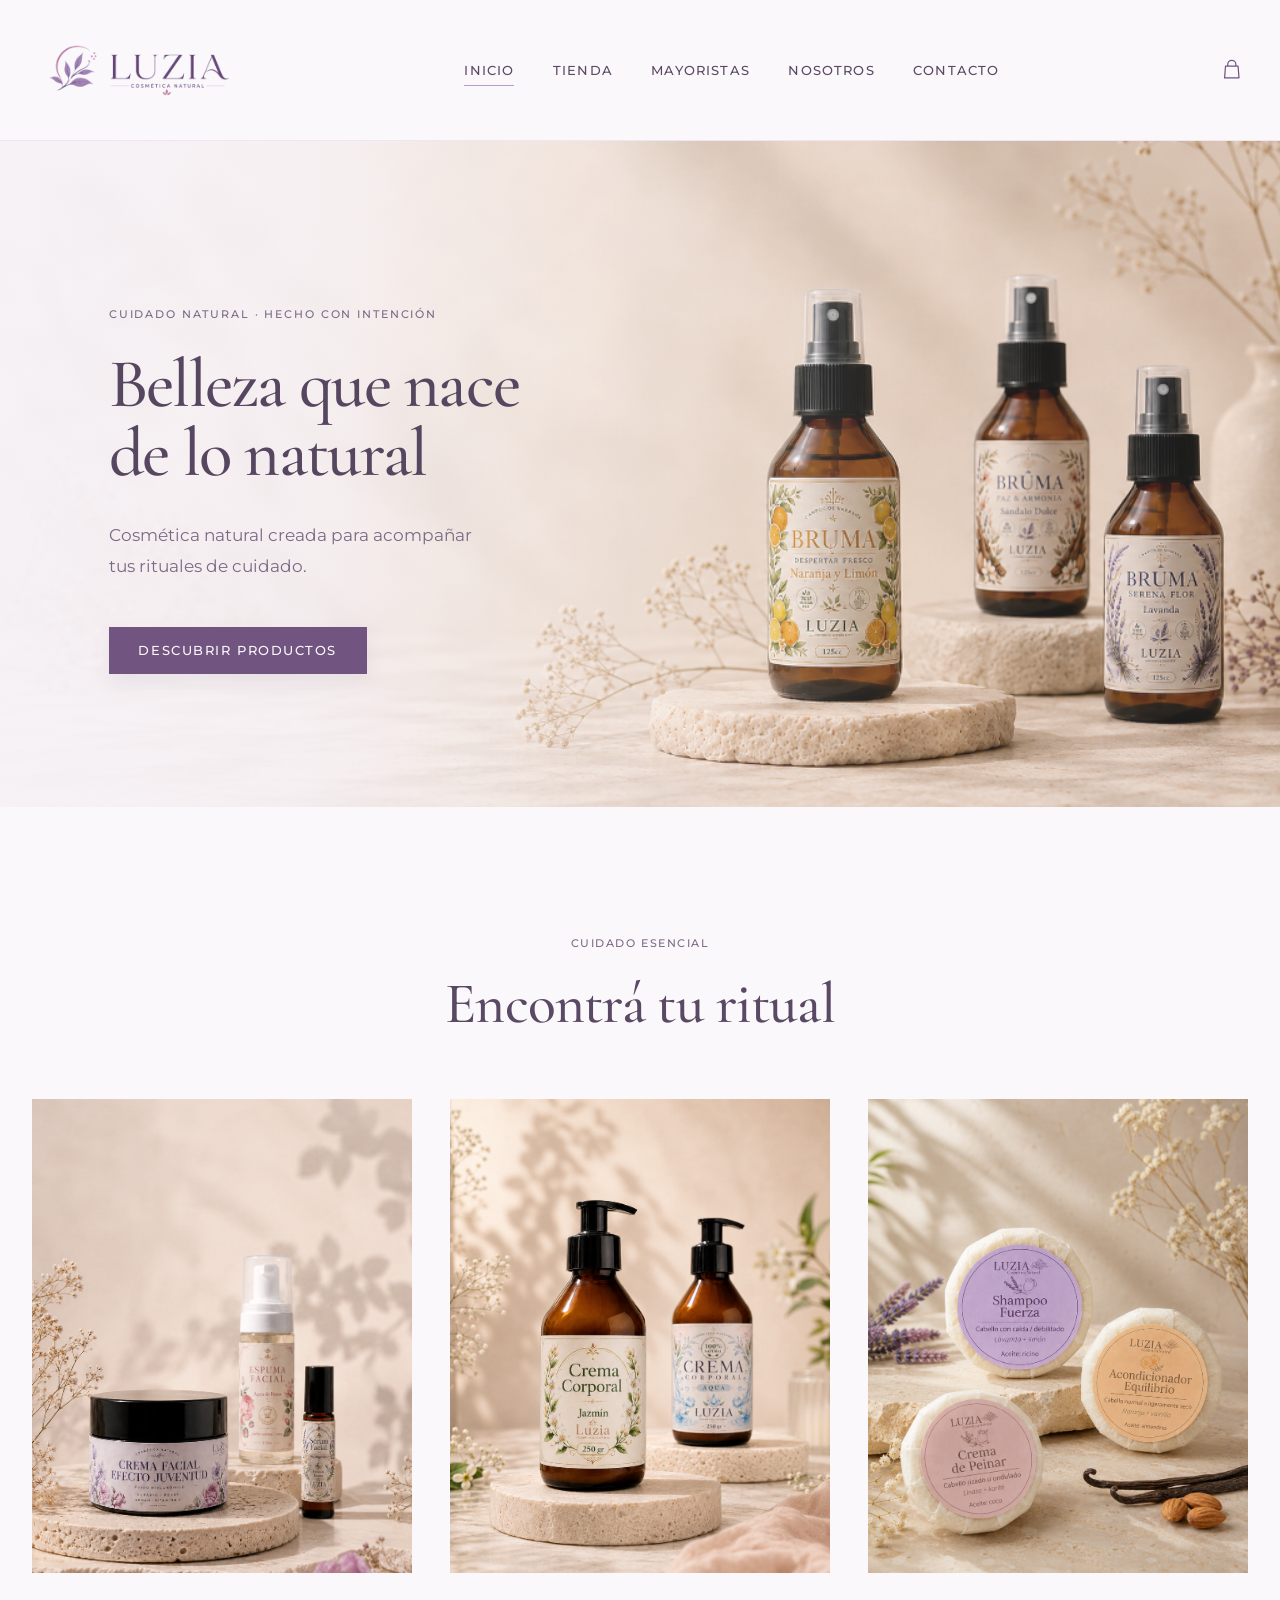
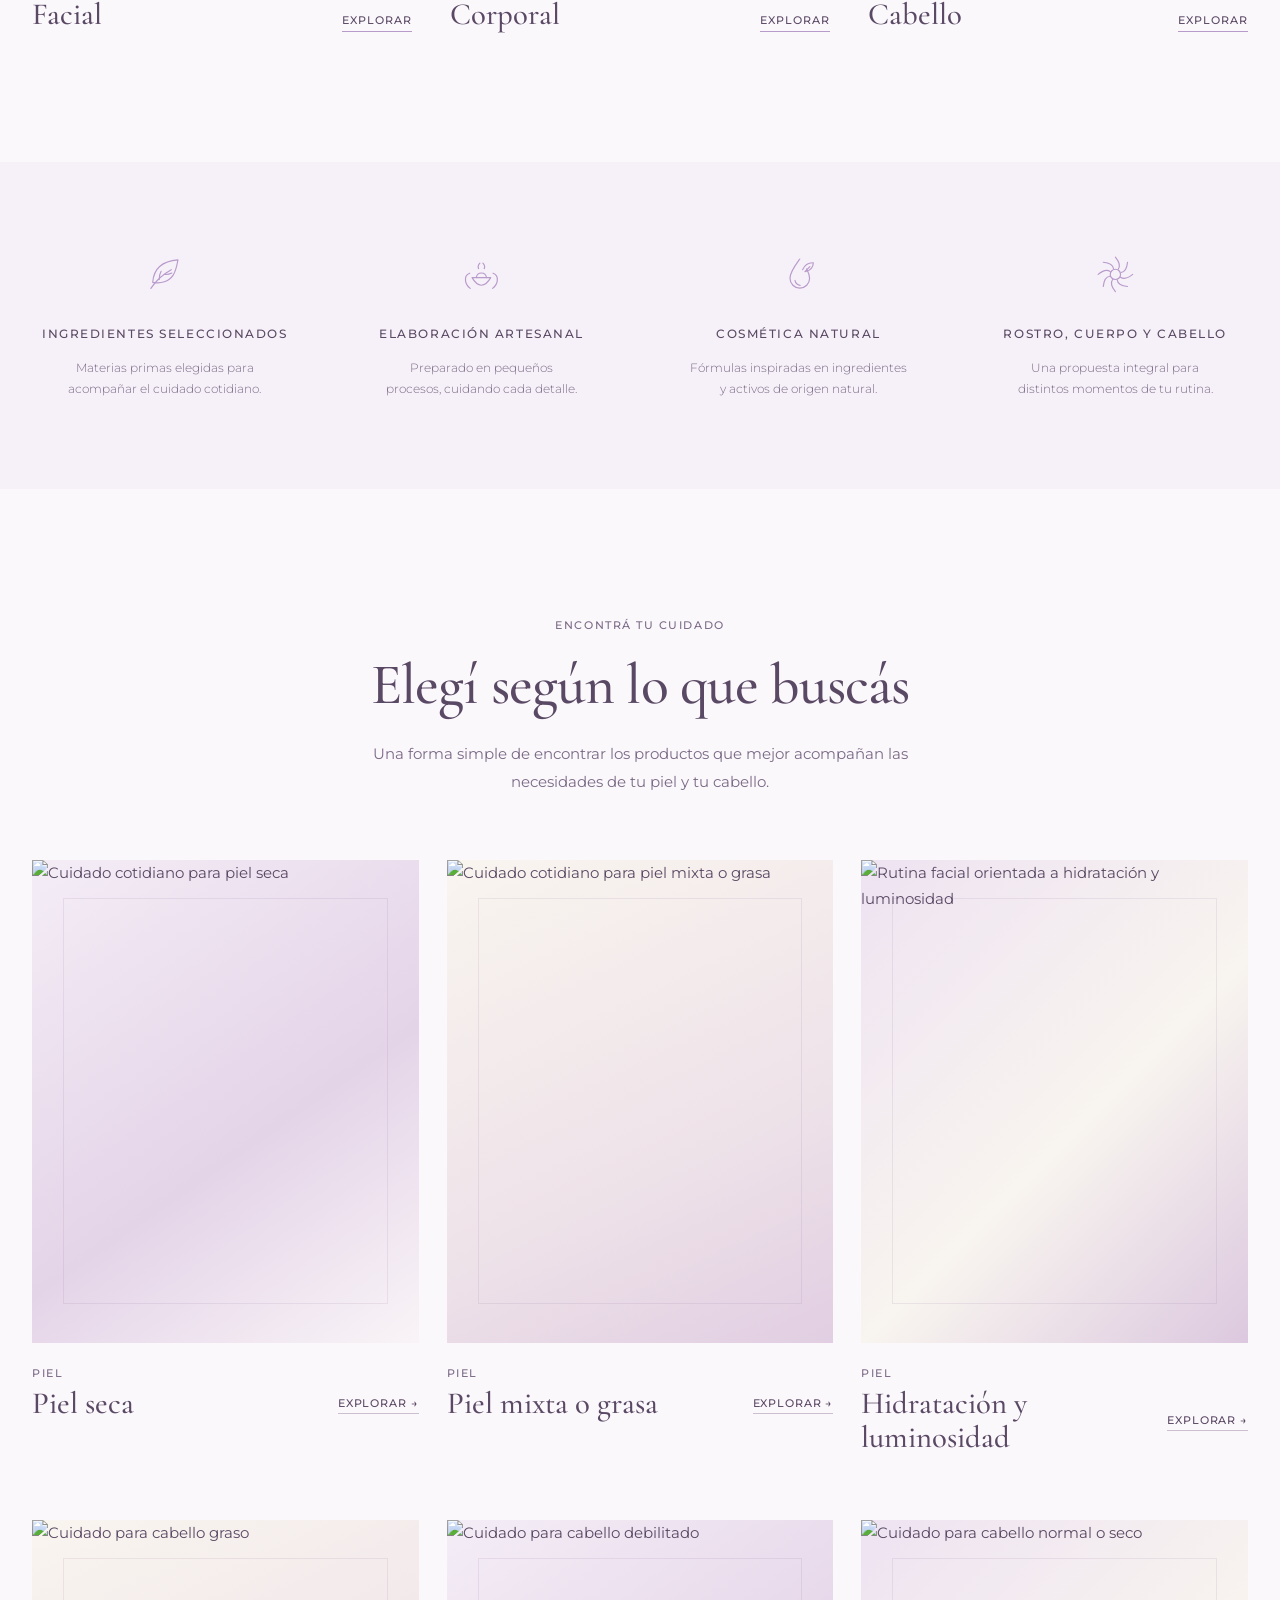
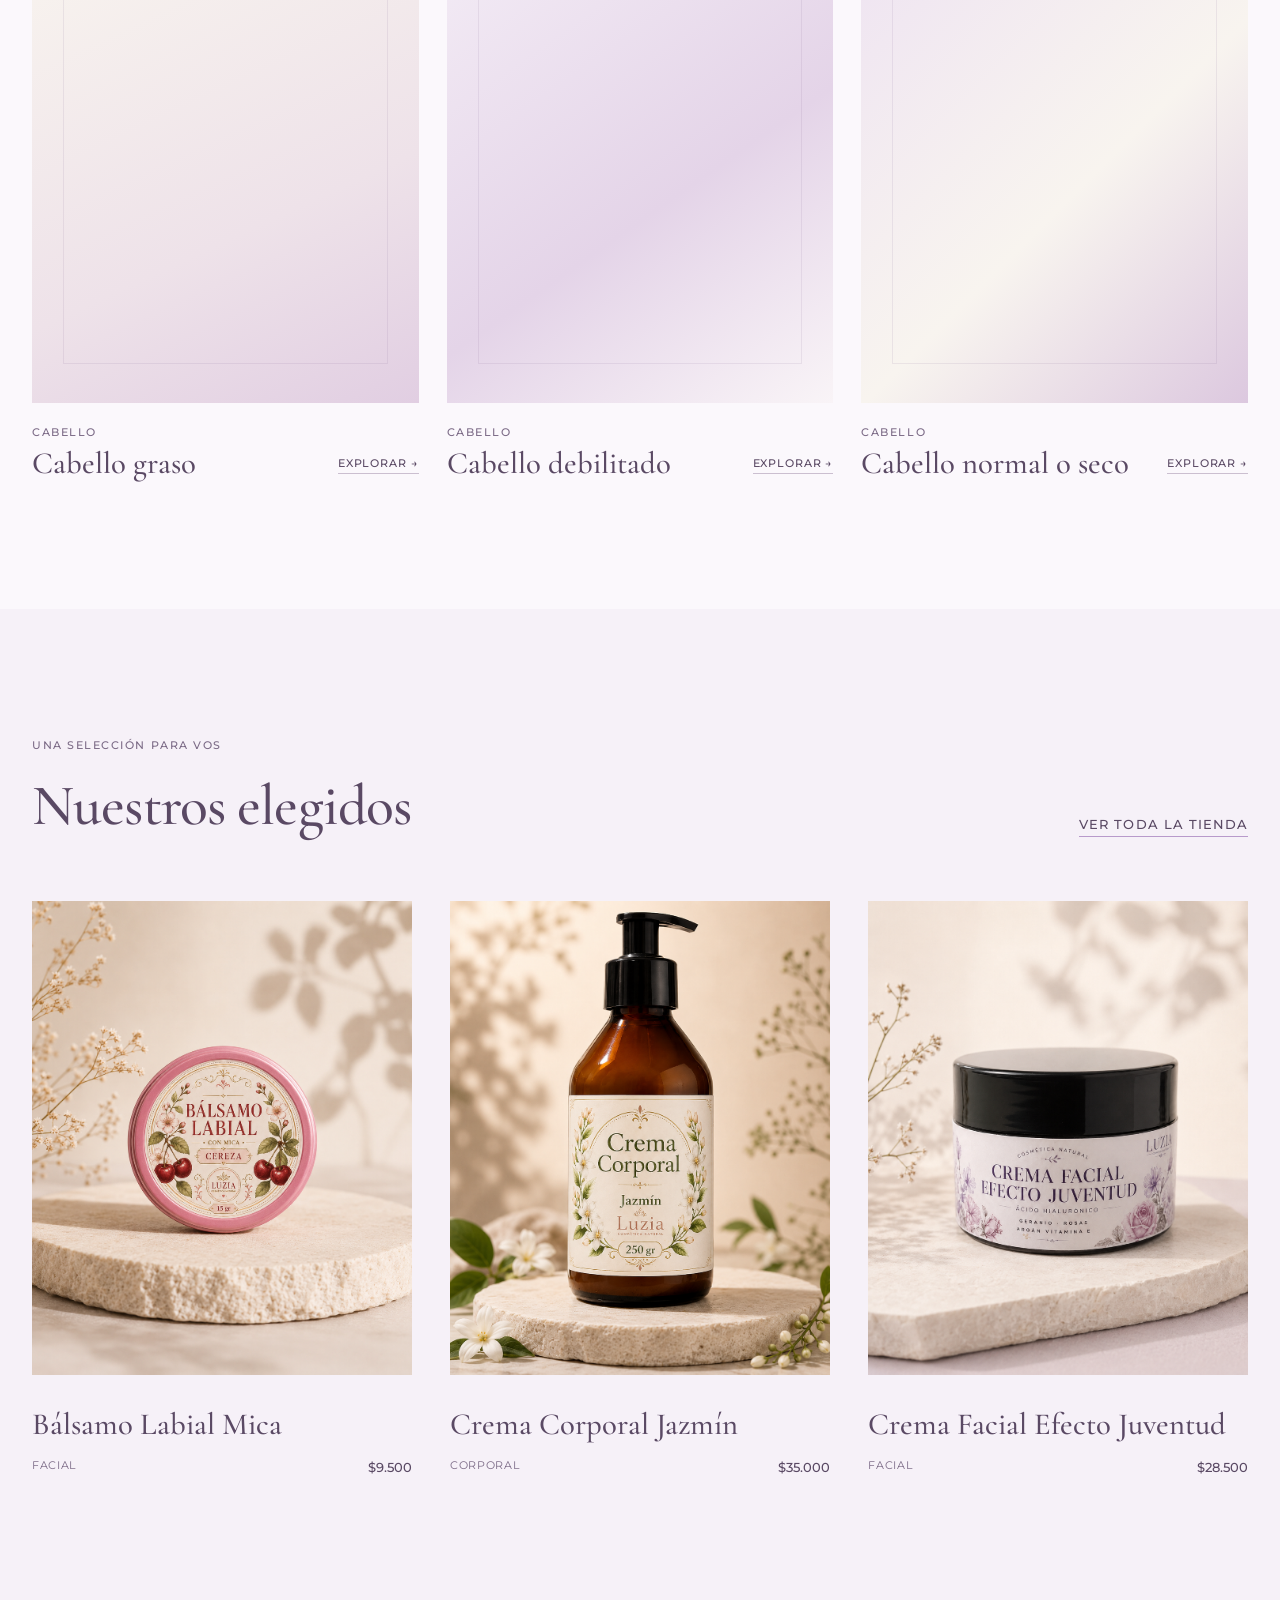
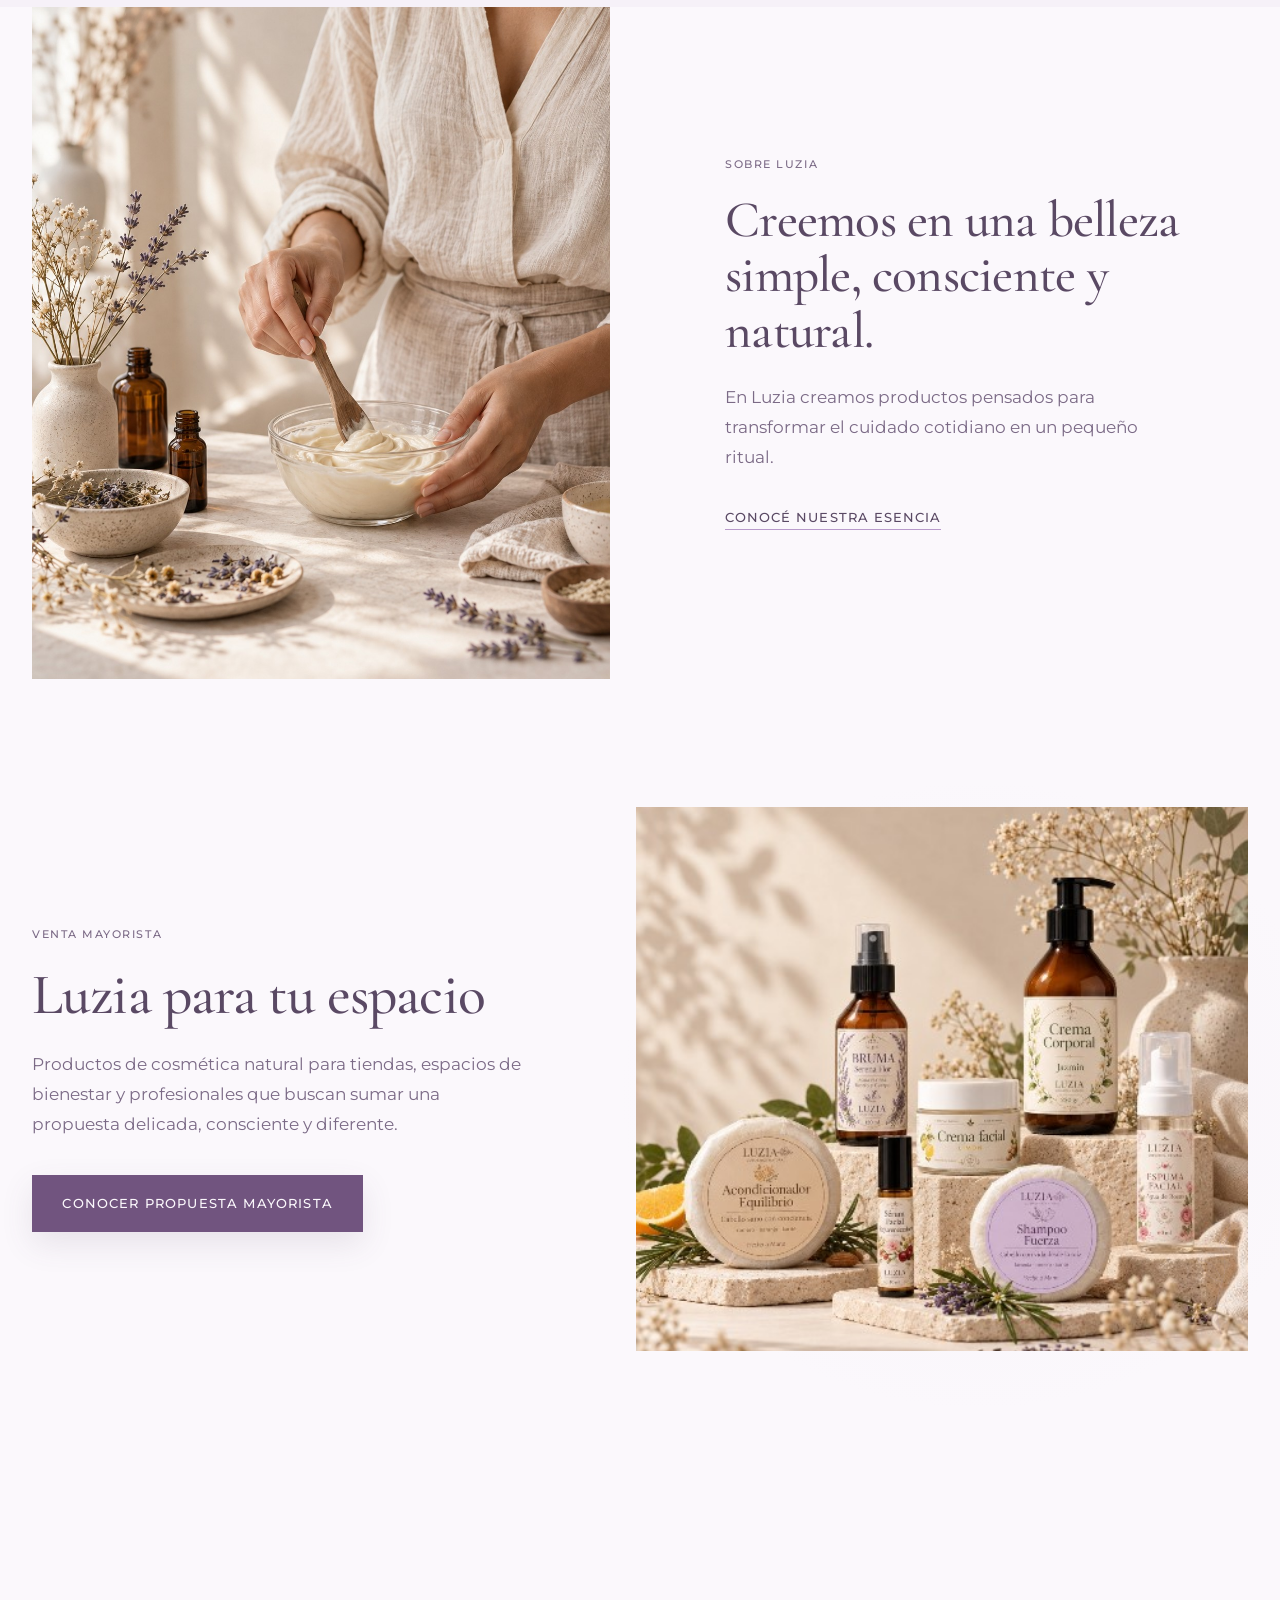
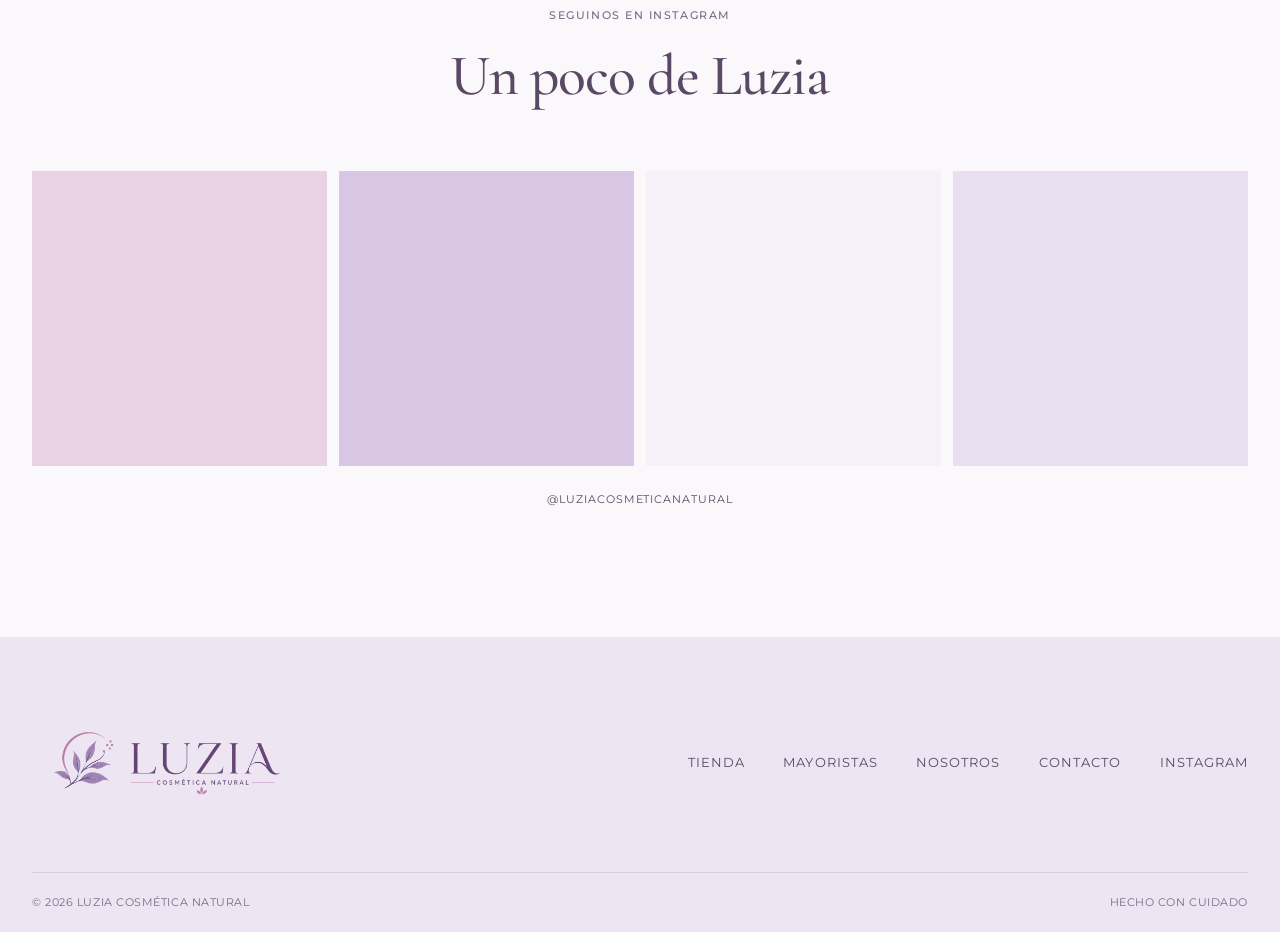
==== index.html @ 6692b1f9 "Agregar navegación por necesidad en la Home de Luzia" ====
<!doctype html>
<html lang="es">
<head>
  <meta charset="utf-8">
  <meta name="viewport" content="width=device-width, initial-scale=1">
  <meta name="description" content="Luzia Cosmética Natural: cuidado consciente para transformar tu rutina en un ritual.">
  <title>Luzia | Cosmética Natural</title>
  <link rel="preconnect" href="https://fonts.googleapis.com">
  <link rel="preconnect" href="https://fonts.gstatic.com" crossorigin>
  <link href="https://fonts.googleapis.com/css2?family=Cormorant+Garamond:wght@400;500;600&family=Montserrat:wght@300;400;500&display=swap" rel="stylesheet">
  <link rel="stylesheet" href="css/styles.css">
  <link rel="stylesheet" href="css/responsive.css">
</head>
<body class="home">
  <header class="site-header">
    <div class="container site-header__content">
      <a class="site-logo" href="index.html" aria-label="Luzia Cosmética Natural, inicio">
        <img src="assets/logo/luzia-logo.png" alt="Luzia Cosmética Natural" width="1024" height="341">
      </a>
      <button class="menu-toggle" type="button" aria-expanded="false" aria-controls="main-navigation">
        <span class="menu-toggle__label">Menú</span><span class="menu-toggle__lines" aria-hidden="true"></span>
      </button>
      <nav class="site-nav" id="main-navigation" aria-label="Navegación principal">
        <ul class="site-nav__list">
          <li><a href="index.html" aria-current="page">Inicio</a></li>
          <li><a href="productos.html">Tienda</a></li>
          <li><a href="mayoristas.html">Mayoristas</a></li>
          <li><a href="nosotros.html">Nosotros</a></li>
          <li><a href="contacto.html">Contacto</a></li>
        </ul>
      </nav>
      <a class="site-cart" href="carrito.html" aria-label="Ver carrito, 0 productos" data-cart-link>
        <svg viewBox="0 0 24 24" aria-hidden="true" focusable="false"><path d="M7.5 8V6a4.5 4.5 0 0 1 9 0v2M5 8h14l1 13H4L5 8Z"/></svg>
        <span class="site-cart__badge" data-cart-count hidden>0</span>
      </a>
    </div>
  </header>

  <main>
    <section class="hero" aria-labelledby="hero-title">
      <div class="hero__layout">
        <picture class="hero__visual">
          <source media="(max-width: 48rem)" srcset="assets/images/hero-luzia-home.jpg" data-mobile-src="assets/images/hero-luzia-home-mobile.jpg">
          <img src="assets/images/hero-luzia-home.jpg" alt="Selección de productos Luzia Cosmética Natural">
        </picture>
        <div class="hero__content">
          <p class="eyebrow">Cuidado natural · Hecho con intención</p>
          <h1 id="hero-title">Belleza que nace<br>de lo natural</h1>
          <p class="hero__text">Cosmética natural creada para acompañar tus rituales de cuidado.</p>
          <a class="button" href="productos.html">Descubrir productos</a>
        </div>
      </div>
    </section>

    <section class="categories section" aria-labelledby="categories-title">
      <div class="container">
        <header class="section-heading section-heading--center">
          <p class="eyebrow">Cuidado esencial</p>
          <h2 id="categories-title">Encontrá tu ritual</h2>
        </header>
        <div class="category-grid">
          <a class="category" href="productos.html?categoria=Facial" aria-label="Ver productos de cuidado facial">
            <span class="category__image"><img class="category__photo" src="assets/images/categoria-facial.jpg" alt="Selección de productos faciales de Luzia Cosmética Natural"></span>
            <span class="category__name">Facial</span>
            <span class="category__link">Explorar</span>
          </a>
          <a class="category" href="productos.html?categoria=Corporal" aria-label="Ver productos de cuidado corporal">
            <span class="category__image"><img class="category__photo" src="assets/images/categoria-corporal.jpg" alt="Selección de productos corporales de Luzia Cosmética Natural"></span>
            <span class="category__name">Corporal</span>
            <span class="category__link">Explorar</span>
          </a>
          <a class="category" href="productos.html?categoria=Cabello" aria-label="Ver productos para el cabello">
            <span class="category__image"><img class="category__photo" src="assets/images/categoria-cabello.jpg" alt="Selección de productos para el cabello de Luzia Cosmética Natural"></span>
            <span class="category__name">Cabello</span>
            <span class="category__link">Explorar</span>
          </a>
        </div>
      </div>
    </section>

    <section class="brand-benefits" aria-labelledby="brand-benefits-title">
      <div class="container">
        <h2 id="brand-benefits-title" class="visually-hidden">Beneficios de Luzia</h2>
        <ul class="brand-benefits__grid">
          <li class="brand-benefit">
            <svg class="brand-benefit__icon" viewBox="0 0 48 48" aria-hidden="true" focusable="false">
              <path d="M38.5 8.5C22 9.8 12.5 18 11.5 32.5c8.8 1.8 17.2-.9 21.7-7.5 3.4-5 4.4-11.5 5.3-16.5Z"/>
              <path d="M9.5 39c5.8-9.1 12.6-15 21.8-20.1M18.5 29.5c-.2-3.3.5-6.2 2-8.8M24.1 24.1c2.8.2 5.4-.3 7.8-1.5"/>
            </svg>
            <h3>Ingredientes seleccionados</h3>
            <p>Materias primas elegidas para acompañar el cuidado cotidiano.</p>
          </li>
          <li class="brand-benefit">
            <svg class="brand-benefit__icon" viewBox="0 0 48 48" aria-hidden="true" focusable="false">
              <path d="M14 27.5c3.1 5.4 6.4 8.1 10 8.1s6.9-2.7 10-8.1H14Z"/>
              <path d="M18.5 27.5c.5-3.2 2.3-5 5.5-5s5 1.8 5.5 5M11.5 22.7c-3.4 1.1-5.1 3.8-4.5 8.2.4 3.1 2.1 5.8 5 8.1M36.5 22.7c3.4 1.1 5.1 3.8 4.5 8.2-.4 3.1-2.1 5.8-5 8.1"/>
              <path d="M21 17.8c-1-1.8-.5-3.7 1.4-5.8M27 17.8c1-1.8.5-3.7-1.4-5.8"/>
            </svg>
            <h3>Elaboración artesanal</h3>
            <p>Preparado en pequeños procesos, cuidando cada detalle.</p>
          </li>
          <li class="brand-benefit">
            <svg class="brand-benefit__icon" viewBox="0 0 48 48" aria-hidden="true" focusable="false">
              <path d="M25.5 7.5C20.8 14 15 21.4 15 28.2a10.5 10.5 0 0 0 21 0c0-3.2-1.3-6.6-3.2-10"/>
              <path d="M28.5 19c2.3-5.3 6.2-7.8 11.5-7.5-.2 5.4-3.2 8.6-9 9.6M31 21.1l5.3-5.4M20.3 30.5c.7 3.1 2.5 4.8 5.5 5.2"/>
            </svg>
            <h3>Cosmética natural</h3>
            <p>Fórmulas inspiradas en ingredientes y activos de origen natural.</p>
          </li>
          <li class="brand-benefit">
            <svg class="brand-benefit__icon" viewBox="0 0 48 48" aria-hidden="true" focusable="false">
              <circle cx="24" cy="24" r="5.5"/>
              <path d="M24 5.5c4.4 5.4 5.4 9.7 3 13M42.5 24c-5.4 4.4-9.7 5.4-13 3M24 42.5c-4.4-5.4-5.4-9.7-3-13M5.5 24c5.4-4.4 9.7-5.4 13-3"/>
              <path d="M11 11c6.9.7 10.6 3 11 7M37 11c-.7 6.9-3 10.6-7 11M37 37c-6.9-.7-10.6-3-11-7M11 37c.7-6.9 3-10.6 7-11"/>
            </svg>
            <h3>Rostro, cuerpo y cabello</h3>
            <p>Una propuesta integral para distintos momentos de tu rutina.</p>
          </li>
        </ul>
      </div>
    </section>

    <section class="shop-by-need section" aria-labelledby="shop-by-need-title">
      <div class="container">
        <header class="shop-by-need__heading section-heading section-heading--center">
          <p class="eyebrow">Encontrá tu cuidado</p>
          <h2 id="shop-by-need-title">Elegí según lo que buscás</h2>
          <p>Una forma simple de encontrar los productos que mejor acompañan las necesidades de tu piel y tu cabello.</p>
        </header>
        <div class="shop-by-need__grid">
          <a class="need-card" href="productos.html?necesidad=piel-seca">
            <span class="need-card__visual"><img class="need-card__image" src="assets/images/necesidad-piel-seca.jpg" alt="Cuidado cotidiano para piel seca" hidden data-local-photo></span>
            <span class="need-card__content"><span class="need-card__eyebrow">Piel</span><span class="need-card__title">Piel seca</span><span class="need-card__link">Explorar <span aria-hidden="true">→</span></span></span>
          </a>
          <a class="need-card" href="productos.html?necesidad=piel-mixta-grasa">
            <span class="need-card__visual"><img class="need-card__image" src="assets/images/necesidad-piel-mixta-grasa.jpg" alt="Cuidado cotidiano para piel mixta o grasa" hidden data-local-photo></span>
            <span class="need-card__content"><span class="need-card__eyebrow">Piel</span><span class="need-card__title">Piel mixta o grasa</span><span class="need-card__link">Explorar <span aria-hidden="true">→</span></span></span>
          </a>
          <a class="need-card" href="productos.html?necesidad=hidratacion-luminosidad">
            <span class="need-card__visual"><img class="need-card__image" src="assets/images/necesidad-hidratacion.jpg" alt="Rutina facial orientada a hidratación y luminosidad" hidden data-local-photo></span>
            <span class="need-card__content"><span class="need-card__eyebrow">Piel</span><span class="need-card__title">Hidratación y luminosidad</span><span class="need-card__link">Explorar <span aria-hidden="true">→</span></span></span>
          </a>
          <a class="need-card" href="productos.html?necesidad=cabello-graso">
            <span class="need-card__visual"><img class="need-card__image" src="assets/images/necesidad-cabello-graso.jpg" alt="Cuidado para cabello graso" hidden data-local-photo></span>
            <span class="need-card__content"><span class="need-card__eyebrow">Cabello</span><span class="need-card__title">Cabello graso</span><span class="need-card__link">Explorar <span aria-hidden="true">→</span></span></span>
          </a>
          <a class="need-card" href="productos.html?necesidad=cabello-debilitado">
            <span class="need-card__visual"><img class="need-card__image" src="assets/images/necesidad-cabello-debilitado.jpg" alt="Cuidado para cabello debilitado" hidden data-local-photo></span>
            <span class="need-card__content"><span class="need-card__eyebrow">Cabello</span><span class="need-card__title">Cabello debilitado</span><span class="need-card__link">Explorar <span aria-hidden="true">→</span></span></span>
          </a>
          <a class="need-card" href="productos.html?necesidad=cabello-equilibrio">
            <span class="need-card__visual"><img class="need-card__image" src="assets/images/necesidad-cabello-equilibrio.jpg" alt="Cuidado para cabello normal o seco" hidden data-local-photo></span>
            <span class="need-card__content"><span class="need-card__eyebrow">Cabello</span><span class="need-card__title">Cabello normal o seco</span><span class="need-card__link">Explorar <span aria-hidden="true">→</span></span></span>
          </a>
        </div>
      </div>
    </section>

    <section class="featured section" aria-labelledby="featured-title">
      <div class="container">
        <header class="section-heading section-heading--split">
          <div><p class="eyebrow">Una selección para vos</p><h2 id="featured-title">Nuestros elegidos</h2></div>
          <a class="text-link" href="productos.html">Ver toda la tienda</a>
        </header>
        <div id="productos-container" class="product-grid" data-featured="true" data-limit="3" aria-live="polite">
          <p class="loading-message">Preparando nuestra selección…</p>
        </div>
      </div>
    </section>

    <section class="story section" aria-labelledby="story-title">
      <div class="container story__layout">
        <div class="story__visual visual-placeholder visual-placeholder--story" role="img" aria-label="Espacio reservado para una fotografía del proceso artesanal de Luzia">
          <img class="media-frame__image" src="assets/images/luzia-historia.jpg" alt="Historia y proceso artesanal de Luzia" hidden data-local-photo>
          <span class="story__mark">L</span>
        </div>
        <div class="story__content">
          <p class="eyebrow">Sobre Luzia</p>
          <h2 id="story-title">Creemos en una belleza simple, consciente y natural.</h2>
          <p>En Luzia creamos productos pensados para transformar el cuidado cotidiano en un pequeño ritual.</p>
          <a class="text-link" href="nosotros.html">Conocé nuestra esencia</a>
        </div>
      </div>
    </section>

    <section class="wholesale-teaser section" aria-labelledby="wholesale-teaser-title">
      <div class="container wholesale-teaser__layout">
        <div class="wholesale-teaser__content">
          <p class="eyebrow">Venta mayorista</p>
          <h2 id="wholesale-teaser-title">Luzia para tu espacio</h2>
          <p>Productos de cosmética natural para tiendas, espacios de bienestar y profesionales que buscan sumar una propuesta delicada, consciente y diferente.</p>
          <a class="button" href="mayoristas.html">Conocer propuesta mayorista</a>
        </div>
        <div class="wholesale-visual wholesale-teaser__visual">
          <img class="media-frame__image" src="assets/images/mayoristas-luzia.jpg" alt="Selección de productos Luzia Cosmética Natural para venta mayorista" hidden data-local-photo>
          <svg class="wholesale-teaser__botanical" viewBox="0 0 120 150" aria-hidden="true" focusable="false">
            <path d="M107 145c-8-22-6-43 1-62 5-14 4-30-2-45M108 83c-16-3-25-12-28-26 14 2 24 11 28 26ZM106 43c9-8 13-19 11-31-9 7-14 18-11 31ZM101 111c-12 0-22 5-29 15 13 1 23-4 29-15Z"/>
          </svg>
        </div>
      </div>
    </section>

    <section class="instagram section" aria-labelledby="instagram-title">
      <div class="container">
        <header class="section-heading section-heading--center">
          <p class="eyebrow">Seguinos en Instagram</p>
          <h2 id="instagram-title">Un poco de Luzia</h2>
        </header>
        <div class="instagram__grid" aria-label="Próximas imágenes de Instagram">
          <span class="instagram__item instagram__item--one"><img class="instagram__photo" src="assets/images/instagram-01.jpg" alt="Publicación de Luzia en Instagram" hidden data-local-photo></span>
          <span class="instagram__item instagram__item--two"><img class="instagram__photo" src="assets/images/instagram-02.jpg" alt="Publicación de Luzia en Instagram" hidden data-local-photo></span>
          <span class="instagram__item instagram__item--three"><img class="instagram__photo" src="assets/images/instagram-03.jpg" alt="Publicación de Luzia en Instagram" hidden data-local-photo></span>
          <span class="instagram__item instagram__item--four"><img class="instagram__photo" src="assets/images/instagram-04.jpg" alt="Publicación de Luzia en Instagram" hidden data-local-photo></span>
        </div>
        <p class="instagram__handle">@luziacosmeticanatural</p>
      </div>
    </section>
  </main>

  <footer class="site-footer">
    <div class="container site-footer__main">
      <a class="site-logo site-logo--footer" href="index.html" aria-label="Luzia Cosmética Natural, inicio"><img src="assets/logo/luzia-logo.png" alt="Luzia Cosmética Natural" width="1024" height="341"></a>
      <nav aria-label="Navegación del pie de página"><ul class="footer-nav"><li><a href="productos.html">Tienda</a></li><li><a href="mayoristas.html">Mayoristas</a></li><li><a href="nosotros.html">Nosotros</a></li><li><a href="contacto.html">Contacto</a></li><li><a href="#instagram-title">Instagram</a></li></ul></nav>
    </div>
    <div class="container site-footer__bottom"><p>&copy; <span data-current-year></span> Luzia Cosmética Natural</p><p>Hecho con cuidado</p></div>
  </footer>
  <script src="js/carrito-store.js"></script>
  <script src="js/main.js"></script>
  <script src="js/productos.js"></script>
</body>
</html>
---- css/styles.css ----
:root {
  --color-primary: #b89acb;
  --color-lavender: #d8c6e5;
  --color-lilac: #f6f1f8;
  --color-mauve: #e8d2e4;
  --color-cream: #fbf8fc;
  --color-text: #5a4964;
  --color-hero-heading: #574660;
  --color-text-secondary: #7b6a86;
  --color-border: #e7dded;
  --color-primary-deep: #71547f;
  --color-ivory: var(--color-lilac);
  --color-warm-white: var(--color-cream);
  --color-sand: var(--color-lavender);
  --color-blush: var(--color-mauve);
  --color-taupe: var(--color-text-secondary);
  --font-serif: "Cormorant Garamond", Georgia, serif;
  --font-sans: "Montserrat", Arial, sans-serif;
  --text-xs: .6875rem;
  --text-sm: .8125rem;
  --text-base: .9375rem;
  --text-md: 1.0625rem;
  --text-lg: 1.25rem;
  --heading-sm: clamp(1.625rem, 2.4vw, 2.125rem);
  --heading-md: clamp(2.625rem, 4.5vw, 4rem);
  --heading-xl: clamp(3.75rem, 7vw, 6.5rem);
  --content-width: 76rem;
  --space-section: clamp(5.5rem, 10vw, 9rem);
}

*, *::before, *::after { box-sizing: border-box; }
html { scroll-behavior: smooth; }
body { min-height: 100vh; margin: 0; background: var(--color-warm-white); color: var(--color-text); font-family: var(--font-sans); font-size: var(--text-base); font-weight: 400; line-height: 1.75; }
body, button { -webkit-font-smoothing: antialiased; }
main { overflow: hidden; }
a { color: inherit; }
img { display: block; max-width: 100%; }
.container { width: min(calc(100% - 3rem), var(--content-width)); margin-inline: auto; }
.section { padding-block: var(--space-section); }
.eyebrow { margin: 0 0 1.25rem; color: var(--color-taupe); font-size: var(--text-xs); font-weight: 500; letter-spacing: .14em; line-height: 1.6; text-transform: uppercase; }
h1, h2, h3, p { margin-top: 0; }
h1, h2, h3 { font-family: var(--font-serif); font-weight: 500; line-height: 1.08; }
h1 { margin-bottom: 1.75rem; font-size: var(--heading-xl); letter-spacing: -.025em; }
h2 { margin-bottom: 1.5rem; font-size: var(--heading-md); letter-spacing: -.015em; }
.section-heading { margin-bottom: clamp(2.5rem, 5vw, 4.5rem); }
.section-heading--center { text-align: center; }
.section-heading--split { display: flex; align-items: end; justify-content: space-between; }
.section-heading--split h2 { margin-bottom: 0; }
.text-link { display: inline-block; border-bottom: 1px solid var(--color-primary); font-size: var(--text-sm); font-weight: 500; letter-spacing: .08em; text-decoration: none; text-transform: uppercase; transition: opacity .25s ease; }
.text-link:hover { opacity: .6; }

.site-header { position: relative; z-index: 20; border-bottom: 1px solid rgba(184,154,203,.2); background: rgba(251,248,252,.94); }
.site-header__content { display: flex; min-height: 8.75rem; align-items: center; justify-content: space-between; gap: 3rem; }
.site-logo { display: inline-flex; width: clamp(10.5rem, 17vw, 13.5rem); align-items: center; color: var(--color-text); text-decoration: none; }
.site-logo img { width: 100%; height: auto; }
.site-nav__list, .footer-nav { display: flex; margin: 0; padding: 0; gap: clamp(1.5rem, 3vw, 3rem); list-style: none; }
.site-nav a { position: relative; padding-block: .5rem; font-size: var(--text-sm); font-weight: 500; letter-spacing: .09em; text-decoration: none; text-transform: uppercase; }
.site-nav a::after { position: absolute; right: 50%; bottom: 0; left: 50%; height: 1px; background: var(--color-primary); content: ""; transition: left .25s ease, right .25s ease; }
.site-nav a:hover::after, .site-nav a[aria-current="page"]::after { right: 0; left: 0; }
.menu-toggle { display: none; border: 0; background: none; color: inherit; font: inherit; }

.hero { background: var(--color-ivory); }
.hero__layout { position: relative; display: grid; width: 100%; height: clamp(40rem, 74vh, 46rem); align-items: center; overflow: hidden; }
.hero__layout::after { position: absolute; z-index: 1; inset: 0; background: linear-gradient(90deg, rgba(247,243,248,.94) 0%, rgba(248,244,249,.82) 24%, rgba(250,247,250,.48) 39%, rgba(250,247,250,.12) 58%, transparent 72%); content: ""; pointer-events: none; }
.hero__content { position: relative; z-index: 2; width: min(37%, 31rem); margin-left: clamp(3rem, 8.5vw, 9.5rem); padding-block: 2rem; transform: translateY(1rem); }
.hero__content .eyebrow { margin-bottom: 1.65rem; letter-spacing: .17em; }
.hero__content h1 { max-width: 27rem; margin-bottom: 2rem; color: var(--color-hero-heading); font-size: clamp(3.8rem, 5.4vw, 5.8rem); line-height: 1; text-wrap: balance; }
.hero__text { max-width: 24rem; margin-bottom: 2.75rem; color: var(--color-taupe); font-size: var(--text-md); line-height: 1.85; }
.hero .button { padding: .78rem 1.85rem; letter-spacing: .12em; box-shadow: 0 .5rem 1.25rem rgba(90,73,100,.08); }
.hero .button:hover { background: #6d517b; box-shadow: 0 .55rem 1.35rem rgba(90,73,100,.09); transform: none; }
.button { display: inline-block; padding: 1.05rem 1.9rem; background: var(--color-primary-deep); color: var(--color-cream); font-size: var(--text-sm); font-weight: 500; letter-spacing: .09em; text-decoration: none; text-transform: uppercase; box-shadow: 0 .75rem 2rem rgba(90,73,100,.12); transition: background .25s ease, box-shadow .25s ease, transform .25s ease; }
.button:hover { background: var(--color-text); box-shadow: 0 1rem 2.25rem rgba(90,73,100,.18); transform: translateY(-2px); }
.visual-placeholder { position: relative; min-height: 36rem; overflow: hidden; background: var(--color-blush); }
.hero__visual { position: absolute; inset: 0; margin: 0; background: var(--color-lilac); }
.hero__visual::after { position: absolute; inset: 0; background: rgba(248,244,247,.08); content: ""; pointer-events: none; }
.hero__visual img { width: 100%; height: 100%; max-width: none; object-fit: cover; object-position: 52% center; filter: saturate(.9) contrast(.94); }
.placeholder-bottle { position: absolute; bottom: 15%; width: 18%; border: 1px solid rgba(90,73,100,.08); border-radius: 6rem 6rem .35rem .35rem; background: #c4a9d3; box-shadow: 0 1.5rem 3rem rgba(90,73,100,.1); }
.placeholder-bottle::before { position: absolute; top: 30%; left: 16%; width: 68%; height: 25%; background: rgba(255,254,253,.72); content: ""; }
.placeholder-bottle::after { position: absolute; top: -9%; left: 30%; width: 40%; height: 10%; background: var(--color-primary-deep); content: ""; }
.placeholder-bottle--tall { left: 36%; height: 43%; }
.placeholder-bottle--short { right: 27%; height: 29%; background: #eadff0; }
.visual-placeholder__caption { position: absolute; right: 2rem; bottom: 1.5rem; font-family: var(--font-serif); font-size: 1rem; font-style: italic; }

.category-grid { display: grid; grid-template-columns: repeat(3, 1fr); gap: clamp(1.5rem, 3vw, 3.5rem); }
.category { display: grid; grid-template-columns: 1fr auto; align-items: baseline; color: inherit; text-decoration: none; }
.category:focus-visible { outline: 1px solid var(--color-primary-deep); outline-offset: .45rem; }
.category__image { position: relative; grid-column: 1 / -1; aspect-ratio: 4 / 5; margin-bottom: 1.5rem; overflow: hidden; }
.category__name { font-family: var(--font-serif); font-size: var(--heading-sm); font-weight: 500; line-height: 1.2; }
.category__link { border-bottom: 1px solid var(--color-primary); font-size: var(--text-xs); font-weight: 500; letter-spacing: .09em; text-transform: uppercase; }

.featured { background: var(--color-ivory); }
.product-grid { display: grid; grid-template-columns: repeat(3, minmax(0, 1fr)); gap: clamp(1.5rem, 3vw, 3.25rem); }
.product-card { min-width: 0; opacity: 0; transform: translateY(12px); transition: opacity 700ms ease var(--reveal-delay, 0ms), transform 700ms cubic-bezier(.22,.61,.36,1) var(--reveal-delay, 0ms); }
.product-card.is-visible { opacity: 1; transform: translateY(0); }
.product-card__link { display: block; color: inherit; text-decoration: none; }
.product-card__link:focus-visible { outline: 1px solid var(--color-primary-deep); outline-offset: .45rem; }
.product-card__visual { position: relative; display: grid; aspect-ratio: 4 / 5; margin-bottom: clamp(1.5rem, 2.5vw, 2rem); place-items: center; overflow: hidden; }
.product-card__shape { display: block; width: 24%; height: 43%; border: 1px solid rgba(90,73,100,.08); border-radius: 5rem 5rem .4rem .4rem; background: rgba(251,248,252,.68); box-shadow: 0 1rem 2rem rgba(90,73,100,.08); }
.product-card__shape::after { display: block; width: 72%; height: 20%; margin: 56% auto 0; background: rgba(184,154,203,.48); content: ""; }
.product-card h3 { margin: 0 0 .75rem; font-size: var(--heading-sm); line-height: 1.2; }
.product-card__meta { display: flex; align-items: start; justify-content: space-between; gap: 1rem; }
.product-card__category { margin: 0; color: var(--color-taupe); font-size: var(--text-xs); letter-spacing: .06em; text-transform: uppercase; }
.product-card__price { margin: 0; font-size: var(--text-sm); font-weight: 500; white-space: nowrap; }
.product-card__overlay { position: absolute; z-index: 3; inset: 0; display: flex; align-items: flex-end; padding: clamp(1.35rem, 2.5vw, 2rem); background: linear-gradient(to bottom, rgba(247,243,248,0) 0%, rgba(247,243,248,0) 52%, rgba(247,243,248,.025) 60%, rgba(247,243,248,.09) 68%, rgba(248,244,249,.3) 80%, rgba(248,244,249,.72) 100%); opacity: 0; pointer-events: none; transition: opacity 720ms cubic-bezier(.22,.61,.36,1); }
.product-card__overlay-content { width: 100%; color: var(--color-primary-deep); opacity: 0; transform: translateY(8px); transition: opacity 620ms ease 110ms, transform 680ms cubic-bezier(.22,.61,.36,1) 110ms; }
.product-card__description { display: -webkit-box; margin: 0 0 .75rem; overflow: hidden; color: #685873; font-family: var(--font-sans); font-size: clamp(.72rem, 1vw, .8rem); line-height: 1.65; -webkit-box-orient: vertical; -webkit-line-clamp: 2; }
.product-card__cta { display: inline-block; padding-bottom: .12rem; border-bottom: 1px solid rgba(113,84,127,.38); font-family: var(--font-sans); font-size: .75rem; font-weight: 500; letter-spacing: .1em; line-height: 1.5; }
.loading-message { grid-column: 1 / -1; text-align: center; }

/* Mayoristas: una extensión editorial de la identidad visual existente. */
.wholesale-teaser { position: relative; overflow: hidden; isolation: isolate; background: var(--color-warm-white); }
.wholesale-teaser::before { position: absolute; z-index: -2; inset: 12% -5% 8% 48%; background: radial-gradient(ellipse at center, rgba(226,211,231,.14), transparent 70%); content: ""; pointer-events: none; }
.wholesale-teaser__layout { position: relative; display: grid; grid-template-columns: .9fr 1.1fr; align-items: center; gap: clamp(3rem, 8vw, 8rem); }
.wholesale-teaser__content { max-width: 31rem; padding-block: 2rem; }
.wholesale-teaser__content h2 { font-size: clamp(2.8rem, 4.5vw, 4.4rem); }
.wholesale-teaser__visual { background: none; }
.wholesale-teaser__visual::after { display: none; }
.wholesale-teaser__botanical { position: absolute; z-index: 3; right: 1rem; bottom: .75rem; width: clamp(4.5rem, 8vw, 7rem); height: auto; overflow: visible; fill: none; stroke: #b89abd; stroke-linecap: round; stroke-linejoin: round; stroke-width: 1; opacity: .18; pointer-events: none; }
.wholesale-teaser__content > p:not(.eyebrow),
.wholesale-hero__content > p:not(.eyebrow),
.wholesale-conditions__content > p:not(.eyebrow),
.wholesale-contact__content > p:not(.eyebrow) { margin-bottom: 2.25rem; color: var(--color-taupe); font-size: var(--text-md); }
.wholesale-visual { --image-position: center; position: relative; min-height: 34rem; overflow: hidden; background-color: #eee3f2; background-image: radial-gradient(rgba(113,84,127,.055) .7px, transparent .7px); background-size: 9px 9px; }
.wholesale-visual::after { position: absolute; inset: 0; background: linear-gradient(135deg, rgba(251,248,252,.42), transparent 55%); content: ""; pointer-events: none; }
.wholesale-visual__arch { position: absolute; inset: 15% 24% 0; border: 1px solid rgba(251,248,252,.8); border-radius: 50% 50% 0 0; background: rgba(251,248,252,.2); }
.wholesale-visual__orb { position: absolute; top: 38%; left: 50%; width: clamp(8rem, 18vw, 13rem); aspect-ratio: 1; border: 1px solid rgba(113,84,127,.1); border-radius: 50%; background: rgba(251,248,252,.3); transform: translate(-50%, -50%); }
.wholesale-visual__leaf { position: absolute; width: 10rem; height: 3.5rem; border: 1px solid rgba(113,84,127,.18); border-radius: 100% 0 100% 0; transform: rotate(-42deg); }
.wholesale-visual__leaf--one { right: -1.5rem; bottom: 14%; }
.wholesale-visual__leaf--two { top: 16%; left: -3rem; transform: rotate(138deg) scale(.72); }
.wholesale-visual.has-photo::after { display: none; }

.wholesale-hero { background: var(--color-ivory); }
.wholesale-hero__layout { display: grid; min-height: min(44rem, calc(100vh - 8.75rem)); grid-template-columns: .9fr 1.1fr; align-items: center; gap: clamp(3rem, 7vw, 7rem); padding-bottom: clamp(4rem, 7vw, 7rem); }
.wholesale-hero__content { max-width: 35rem; padding-block: 4rem; }
.wholesale-hero__content h1 { font-size: clamp(3.75rem, 6.5vw, 6rem); }
.wholesale-visual--hero { min-height: 37rem; }
.wholesale-audience header { max-width: 42rem; margin-bottom: clamp(3rem, 6vw, 5rem); }
.wholesale-audience h2, .wholesale-value h2 { font-size: clamp(2.7rem, 4vw, 3.8rem); }
.wholesale-lines, .wholesale-values { margin: 0; padding: 0; list-style: none; }
.wholesale-lines { display: grid; grid-template-columns: repeat(3, 1fr); }
.wholesale-lines li { min-height: 10rem; padding: .25rem clamp(1.5rem, 4vw, 4rem); border-left: 1px solid var(--color-border); }
.wholesale-lines li:first-child { padding-left: 0; border-left: 0; }
.wholesale-lines span { color: var(--color-primary); font-family: var(--font-serif); font-size: 1.15rem; font-style: italic; }
.wholesale-lines h3 { margin: 2.25rem 0 0; font-size: clamp(1.75rem, 3vw, 2.5rem); }
.wholesale-value { background: var(--color-ivory); }
.wholesale-value__layout { display: grid; grid-template-columns: 1.05fr .95fr; align-items: center; gap: clamp(3rem, 8vw, 8rem); }
.wholesale-value__content { max-width: 39rem; }
.wholesale-values { display: grid; grid-template-columns: repeat(2, 1fr); gap: 0 2.5rem; margin-top: 3rem; counter-reset: values; }
.wholesale-values li { position: relative; min-height: 7rem; padding: 2rem 0 1.5rem 2.5rem; border-top: 1px solid var(--color-border); font-family: var(--font-serif); font-size: clamp(1.45rem, 2.2vw, 1.9rem); line-height: 1.25; counter-increment: values; }
.wholesale-values li::before { position: absolute; top: 2.15rem; left: 0; color: var(--color-primary); font-family: var(--font-serif); font-size: var(--text-sm); font-style: italic; content: "0" counter(values); }
.wholesale-visual--detail { min-height: 36rem; --image-position: center; }
.wholesale-conditions { padding-block: clamp(4rem, 7vw, 6rem); background: var(--color-mauve); text-align: center; }
.wholesale-conditions__content { max-width: 46rem; margin-inline: auto; }
.wholesale-conditions__content > p:not(.eyebrow) { max-width: 39rem; margin-inline: auto; }
.wholesale-contact { padding-block: clamp(5rem, 9vw, 8rem); text-align: center; }
.wholesale-contact__content { max-width: 48rem; margin-inline: auto; }
.wholesale-contact__content > p:not(.eyebrow) { max-width: 40rem; margin-inline: auto; margin-bottom: 2.25rem; }

.story { padding-block: 0; background: var(--color-warm-white); }
.story__layout { display: grid; grid-template-columns: 1.05fr .95fr; align-items: center; gap: clamp(3rem, 9vw, 9rem); }
.visual-placeholder--story { min-height: 42rem; background: linear-gradient(150deg, var(--color-mauve), var(--color-lavender)); }
.story__mark { position: absolute; top: 50%; left: 50%; color: rgba(251,248,252,.56); font-family: var(--font-serif); font-size: 14rem; font-style: italic; line-height: 1; text-shadow: 0 1rem 3rem rgba(90,73,100,.08); transform: translate(-50%,-50%); }
.story__content { max-width: 29rem; padding-block: 6rem; }
.story__content h2 { font-size: clamp(2.5rem, 4vw, 3.7rem); }
.story__content p:not(.eyebrow) { margin-bottom: 2rem; color: var(--color-taupe); font-size: var(--text-md); }
.brand-benefits { padding-block: clamp(5rem, 7vw, 6.5rem); background: var(--color-lilac); }
.brand-benefits__grid { display: grid; margin: 0; padding: 0; grid-template-columns: repeat(4, 1fr); gap: clamp(2rem, 4vw, 4.5rem); list-style: none; }
.brand-benefit { display: flex; min-width: 0; align-items: center; flex-direction: column; text-align: center; }
.brand-benefit__icon { width: clamp(2.375rem, 3.5vw, 2.875rem); height: clamp(2.375rem, 3.5vw, 2.875rem); margin-bottom: 1.75rem; fill: none; stroke: var(--color-primary); stroke-linecap: round; stroke-linejoin: round; stroke-width: 1.25; }
.brand-benefit h3 { margin: 0 0 .85rem; color: var(--color-text); font-family: var(--font-sans); font-size: .75rem; font-weight: 500; letter-spacing: .13em; line-height: 1.55; text-transform: uppercase; }
.brand-benefit p { max-width: 15.5rem; margin: 0; color: var(--color-text-secondary); font-family: var(--font-sans); font-size: .75rem; font-weight: 300; line-height: 1.75; text-wrap: balance; }
.shop-by-need { background: var(--color-warm-white); }
.shop-by-need__heading { max-width: 46rem; margin-inline: auto; }
.shop-by-need__heading > p:last-child { max-width: 39rem; margin: 0 auto; color: var(--color-text-secondary); line-height: 1.85; }
.shop-by-need__grid { display: grid; grid-template-columns: repeat(3, minmax(0, 1fr)); gap: clamp(3.25rem, 5vw, 5rem) clamp(1.25rem, 2.4vw, 1.75rem); }
.need-card { display: block; min-width: 0; color: inherit; text-decoration: none; }
.need-card:focus-visible { outline: 2px solid var(--color-primary-deep); outline-offset: .45rem; }
.need-card__visual { position: relative; display: block; width: 100%; aspect-ratio: 4 / 5; overflow: hidden; background: linear-gradient(145deg, #f4edf6 0%, #e4d4e8 58%, #f9f4f7 100%); }
.need-card:nth-child(2n) .need-card__visual { background: linear-gradient(155deg, #f9f5ef 0%, #eee2e9 62%, #e1cee2 100%); }
.need-card:nth-child(3n) .need-card__visual { background: linear-gradient(135deg, #eee3f2 0%, #f8f4ef 56%, #dcc8df 100%); }
.need-card__visual::after { position: absolute; inset: 8%; border: 1px solid rgba(113,84,127,.1); content: ""; }
.need-card__visual.has-photo::after { display: none; }
.need-card__image { width: 100%; height: 100%; object-fit: cover; transition: transform 480ms cubic-bezier(.22,.61,.36,1); }
.need-card__content { display: grid; grid-template-columns: 1fr auto; align-items: end; gap: .35rem 1rem; padding-top: 1.35rem; }
.need-card__eyebrow { grid-column: 1 / -1; color: var(--color-text-secondary); font-size: var(--text-xs); font-weight: 500; letter-spacing: .14em; line-height: 1.5; text-transform: uppercase; }
.need-card__title { font-family: var(--font-serif); font-size: clamp(1.65rem, 2.4vw, 2.15rem); font-weight: 500; line-height: 1.12; }
.need-card__link { align-self: center; border-bottom: 1px solid rgba(113,84,127,.35); font-size: var(--text-xs); font-weight: 500; letter-spacing: .08em; text-transform: uppercase; transition: transform 450ms ease; }
@media (hover: hover) and (pointer: fine) {
  .need-card:hover .need-card__image { transform: scale(1.02); }
  .need-card:hover .need-card__link { transform: translateX(.2rem); }
}
.instagram__grid { display: grid; grid-template-columns: repeat(4, 1fr); gap: .75rem; }
.instagram__item { aspect-ratio: 1; background: var(--color-blush); }
.instagram__item--two { background: var(--color-lavender); }
.instagram__item--three { background: var(--color-lilac); }
.instagram__item--four { background: #eadff0; }
.instagram__handle { margin: 1.5rem 0 0; font-size: var(--text-xs); letter-spacing: .09em; text-align: center; text-transform: uppercase; }

.site-footer { padding-top: 5rem; background: #eee5f3; }
.site-footer__main { display: flex; align-items: center; justify-content: space-between; gap: 3rem; padding-bottom: 4rem; }
.site-logo--footer { width: clamp(13rem, 22vw, 17rem); }
.footer-nav a { font-size: var(--text-sm); letter-spacing: .08em; text-decoration: none; text-transform: uppercase; transition: opacity .2s ease; }
.footer-nav a:hover { opacity: .55; }
.footer-nav a[aria-current="page"] { border-bottom: 1px solid var(--color-primary); }
.site-footer__bottom { display: flex; justify-content: space-between; padding-block: 1.25rem; border-top: 1px solid rgba(90,73,100,.15); color: var(--color-taupe); font-size: var(--text-xs); letter-spacing: .05em; text-transform: uppercase; }
.site-footer p { margin: 0; }

.page-content { flex: 1; padding-block: var(--space-section); }
.page-heading { margin-bottom: 3rem; }
.visually-hidden { position: absolute; width: 1px; height: 1px; padding: 0; margin: -1px; overflow: hidden; clip: rect(0,0,0,0); white-space: nowrap; border: 0; }
@media (prefers-reduced-motion: reduce) { html { scroll-behavior: auto; } *, *::before, *::after { transition-duration: .01ms !important; } }

/* Contenedores fotográficos: la imagen real se superpone al fallback existente. */
.media-frame__image,
.category__photo,
.instagram__photo,
.product-card__image {
  position: absolute;
  inset: 0;
  z-index: 2;
  width: 100%;
  height: 100%;
  object-fit: cover;
}
.media-frame__image { object-position: var(--image-position, center); }
.category__photo { object-position: center; transition: transform 760ms cubic-bezier(.22,.61,.36,1); }
.product-card__image {
  object-fit: cover;
  object-position: var(--image-position, center);
  transition: transform 740ms cubic-bezier(.22,.61,.36,1), filter 740ms ease;
}
.product-card:focus-within .product-card__image { filter: saturate(.9) brightness(.98); transform: translateY(-4px) scale(1.02); }
.product-card:focus-within .product-card__overlay { opacity: 1; }
.product-card:focus-within .product-card__overlay-content { opacity: 1; transform: translateY(0); }
.product-card:focus-within .product-card__visual { box-shadow: 0 18px 45px rgba(90,73,100,.05); }
@media (hover: hover) and (pointer: fine) {
  .category:hover .category__photo { transform: scale(1.015); }
  .product-card:hover .product-card__image { filter: saturate(.9) brightness(.98); transform: translateY(-4px) scale(1.02); }
  .product-card:hover .product-card__overlay { opacity: 1; }
  .product-card:hover .product-card__overlay-content { opacity: 1; transform: translateY(0); }
  .product-card:hover .product-card__visual { box-shadow: 0 18px 45px rgba(90,73,100,.05); }
  .product-card__visual { transition: box-shadow 740ms ease; }
  .product-card__cta { transition: border-color 250ms ease, opacity 250ms ease; }
  .product-card:hover .product-card__cta { border-color: var(--color-primary-deep); }
}
.instagram__item { position: relative; overflow: hidden; }
.instagram__photo { object-position: center; }
.media-frame__image[hidden],
.category__photo[hidden],
.instagram__photo[hidden],
.product-card__image[hidden] { display: none; }
.product-card__price--pending { color: var(--color-taupe); }

@media (prefers-reduced-motion: reduce) {
  .category__photo, .category:hover .category__photo { transform: none; transition: none; }
  .product-card { opacity: 1; transform: none; transition: none; }
  .product-card__image, .product-card__overlay, .product-card__overlay-content, .product-card__visual { transition: none; }
  .product-card__overlay-content { transform: none; }
  .product-card:hover .product-card__image, .product-card:focus-within .product-card__image { transform: none; }
}
.page-heading > p { max-width: 42rem; font-size: var(--text-md); color: var(--color-taupe); }

/* Ficha de producto: composición editorial, liviana y centrada en la fotografía. */
.product-detail { padding-block: clamp(4rem, 8vw, 8rem); }
.product-detail.page-content { overflow: visible; }
.product-detail__layout { display: grid; grid-template-columns: minmax(0, 1.02fr) minmax(22rem, .98fr); align-items: start; gap: clamp(3rem, 5vw, 5rem); }
.product-detail__visual { position: relative; aspect-ratio: 4 / 5; margin: 0; overflow: hidden; background: var(--color-lilac); }
.product-detail__visual img { width: 100%; height: 100%; object-fit: cover; }
.product-detail__information { width: 100%; max-width: 36rem; padding-top: 1rem; }
.product-detail__category { margin-bottom: .875rem; color: var(--color-primary-deep); }
.product-detail__information h1 { margin-bottom: 1.25rem; font-size: clamp(3rem, 4.2vw, 4.35rem); line-height: 1.02; letter-spacing: -.02em; }
.product-detail__price { margin-bottom: 0; color: var(--color-primary-deep); font-family: var(--font-serif); font-size: clamp(1.8rem, 2.5vw, 2.25rem); line-height: 1.2; }
.product-detail__promotion { margin: .5rem 0 0; color: var(--color-text-secondary); font-size: var(--text-xs); font-weight: 500; letter-spacing: .08em; line-height: 1.6; text-transform: uppercase; }
.product-detail__description { max-width: 34rem; margin: 1.875rem 0 0; color: var(--color-text-secondary); font-size: var(--text-md); line-height: 1.85; }
.product-detail__section { margin-top: 2.25rem; padding-top: 1.75rem; border-top: 1px solid rgba(113,84,127,.12); }
.product-detail__section h2 { margin-bottom: 1rem; font-size: 1.7rem; }
.product-detail__section p { margin: 0; color: var(--color-text-secondary); font-size: var(--text-base); line-height: 1.75; }
.product-detail__ingredients { display: grid; margin: 0; padding: 0; grid-template-columns: repeat(2, minmax(0, 1fr)); column-gap: clamp(1.5rem, 3vw, 2.5rem); row-gap: .55rem; list-style: none; }
.product-detail__ingredients li { min-width: 0; color: var(--color-text-secondary); font-size: .875rem; line-height: 1.55; }
.product-detail__ingredients li::after { content: none; }
.product-detail__cta { display: inline-flex; width: 100%; min-height: 3.25rem; align-items: center; justify-content: center; margin-top: 2.5rem; padding-block: .8rem; box-shadow: 0 .45rem 1.25rem rgba(90,73,100,.09); text-align: center; }
.product-detail__cta:hover { background: #6d517b; box-shadow: 0 .55rem 1.4rem rgba(90,73,100,.12); transform: none; }
.product-detail__error { display: block; max-width: 42rem; min-height: 24rem; }

/* Tienda: catálogo organizado como una colección editorial. */
.shop-catalog { padding-top: clamp(5.5rem, 9vw, 8.5rem); padding-bottom: clamp(7rem, 12vw, 11rem); }
.shop-heading { max-width: 44rem; margin-bottom: clamp(3.5rem, 6vw, 5.5rem); }
.shop-heading h1 { margin-bottom: 1.5rem; font-size: clamp(3.9rem, 7vw, 6rem); }
.shop-heading > p { margin-bottom: 0; line-height: 1.85; }
.need-context { display: flex; align-items: end; justify-content: space-between; gap: 2rem; margin: calc(clamp(3.5rem, 6vw, 5.5rem) * -.45) 0 clamp(3rem, 5vw, 4.5rem); padding: 1.5rem 0; border-block: 1px solid rgba(113,84,127,.14); }
.need-context[hidden] { display: none; }
.need-context .eyebrow { margin-bottom: .4rem; }
.need-context h2 { margin: 0; font-size: clamp(2rem, 3vw, 2.75rem); }
.need-context .text-link { flex: 0 0 auto; margin-bottom: .35rem; }
.shop-filters { margin-bottom: clamp(5rem, 9vw, 8rem); border-bottom: 1px solid rgba(113,84,127,.14); }
.shop-filters__list { display: flex; align-items: center; gap: clamp(2rem, 4.5vw, 4.5rem); }
.shop-filter { position: relative; flex: 0 0 auto; padding: 0 0 1.15rem; border: 0; background: transparent; color: var(--color-text-secondary); cursor: pointer; font-family: var(--font-sans); font-size: var(--text-xs); font-weight: 500; letter-spacing: .1em; text-transform: uppercase; transition: color 250ms ease; }
.shop-filter::after { position: absolute; right: 50%; bottom: -1px; left: 50%; height: 1px; background: var(--color-primary-deep); content: ""; transition: right 250ms ease, left 250ms ease; }
.shop-filter:hover, .shop-filter.is-active { color: var(--color-primary-deep); }
.shop-filter.is-active::after { right: 0; left: 0; }
.shop-filter:focus-visible { outline: 1px solid var(--color-primary-deep); outline-offset: .35rem; }
.shop-collections { transition: opacity 180ms ease; }
.shop-collections.is-changing { opacity: 0; }
.shop-collection + .shop-collection { margin-top: clamp(7rem, 13vw, 12rem); }
.shop-collection__heading { margin-bottom: clamp(2.75rem, 5vw, 4.5rem); padding-bottom: 1.5rem; border-bottom: 1px solid rgba(113,84,127,.13); }
.shop-collection__heading h2 { margin: 0; font-size: clamp(2.6rem, 4.5vw, 4rem); }
.shop-page .product-grid { gap: clamp(3.5rem, 6vw, 6.25rem) clamp(1.75rem, 3.5vw, 3.75rem); }
.shop-page .product-grid--filtered { animation: shop-appear 380ms ease both; }
.shop-page .product-card__visual { background: rgba(246,241,248,.45); }
.shop-page .product-card__microdata { max-width: 22rem; margin: 0 0 .4rem; color: #685873; font-size: .75rem; line-height: 1.55; }
.shop-page .product-card__microdata:last-of-type { margin-bottom: .85rem; }
.shop-page .product-card__cta { text-transform: none; }
@keyframes shop-appear { from { opacity: 0; } to { opacity: 1; } }

/* Carrito: controles livianos y continuidad con la composición editorial. */
.site-cart { position: relative; display: inline-flex; width: 2rem; height: 2rem; flex: 0 0 auto; align-items: center; justify-content: center; color: var(--color-primary-deep); text-decoration: none; }
.site-cart svg { width: 1.35rem; fill: none; stroke: currentColor; stroke-linecap: round; stroke-linejoin: round; stroke-width: 1.35; }
.site-cart__badge { position: absolute; top: -.25rem; right: -.45rem; min-width: 1.05rem; height: 1.05rem; padding-inline: .2rem; border-radius: 1rem; background: var(--color-primary-deep); color: var(--color-cream); font-size: .6rem; font-weight: 600; line-height: 1.05rem; text-align: center; }
.site-cart__badge[hidden] { display: none; }
.site-cart:focus-visible, .menu-toggle:focus-visible, .button:focus-visible, .cart-item button:focus-visible { outline: 2px solid var(--color-primary-deep); outline-offset: .3rem; }
button.button { border: 0; cursor: pointer; font-family: var(--font-sans); }
.product-detail__feedback { min-height: 1.75rem; margin: .8rem 0 0; color: var(--color-text-secondary); font-size: var(--text-sm); }
.product-detail__feedback a { border-bottom: 1px solid var(--color-primary); text-decoration: none; }
.cart-page { min-height: 38rem; padding-block: clamp(4.5rem, 8vw, 7.5rem); }
.cart-heading { max-width: 42rem; margin-bottom: clamp(3.5rem, 6vw, 5rem); }
.cart-heading h1 { margin-bottom: 1rem; }
.cart-heading > p:last-child { color: var(--color-text-secondary); font-size: var(--text-md); }
.cart-layout { display: grid; grid-template-columns: minmax(0, 2fr) minmax(17rem, 1fr); align-items: start; gap: clamp(3rem, 7vw, 7rem); }
.cart-item { display: grid; grid-template-columns: 8.5rem minmax(10rem, 1fr) auto minmax(7.5rem, auto); align-items: center; gap: clamp(1.25rem, 3vw, 2.5rem); padding-block: 2rem; border-top: 1px solid var(--color-border); }
.cart-item:last-child { border-bottom: 1px solid var(--color-border); }
.cart-item__image { width: 100%; aspect-ratio: 4 / 5; background: var(--color-lilac); object-fit: cover; }
.cart-item__category { margin-bottom: .5rem; }
.cart-item__name { margin-bottom: .7rem; font-size: clamp(1.55rem, 2.5vw, 2rem); }
.cart-item__unit { margin: 0; color: var(--color-text-secondary); font-size: var(--text-sm); }
.cart-quantity { display: inline-flex; height: 2.65rem; align-items: center; border-block: 1px solid var(--color-border); }
.cart-quantity__button { width: 2.5rem; height: 100%; padding: 0; border: 0; background: transparent; color: var(--color-primary-deep); cursor: pointer; font: 1.25rem var(--font-sans); }
.cart-quantity__value { min-width: 1.5rem; font-size: var(--text-sm); text-align: center; }
.cart-item__price { text-align: right; }
.cart-item__subtotal { margin-bottom: .35rem; color: var(--color-primary-deep); font-family: var(--font-serif); font-size: 1.45rem; white-space: nowrap; }
.cart-item__promotion { max-width: 9rem; margin: 0 0 .5rem auto; color: var(--color-text-secondary); font-size: .65rem; line-height: 1.5; }
.cart-item__remove { padding: 0; border: 0; border-bottom: 1px solid var(--color-primary); background: transparent; color: var(--color-text-secondary); cursor: pointer; font: 500 var(--text-xs) var(--font-sans); letter-spacing: .06em; }
.cart-summary { padding: 2.25rem 0; border-block: 1px solid var(--color-border); }
.cart-summary h2 { font-size: 2.25rem; }
.cart-summary__row { display: flex; justify-content: space-between; gap: 1rem; padding-block: .8rem; color: var(--color-text-secondary); font-size: var(--text-sm); }
.cart-summary__row strong { color: var(--color-text); font-weight: 500; }
.cart-summary__total { margin-top: .6rem; padding-top: 1.35rem; border-top: 1px solid var(--color-border); color: var(--color-text); font-size: var(--text-md); }
.cart-summary__total strong { color: var(--color-primary-deep); font-family: var(--font-serif); font-size: 1.75rem; }
.cart-summary__note { margin: 1.5rem 0 2rem; color: var(--color-text-secondary); font-size: var(--text-xs); line-height: 1.7; }
.cart-summary__button { width: 100%; text-align: center; }
.cart-empty { grid-column: 1 / -1; max-width: 43rem; padding-block: clamp(2rem, 5vw, 5rem); }
.cart-empty h2 { margin-bottom: 1rem; }
.cart-empty > p:not(.eyebrow) { max-width: 36rem; margin-bottom: 2.25rem; color: var(--color-text-secondary); }
.cart-load-error { grid-column: 1 / -1; }

/* Compra — selección de pago y checkout */
.payment-options, .delivery-options { margin: 1.25rem 0; padding: 1.25rem 0; border: 0; border-block: 1px solid var(--color-border); }
.payment-options legend, .delivery-options legend { padding: 0; color: var(--color-text); font-family: var(--font-serif); font-size: 1.35rem; font-weight: 500; }
.payment-option { display: flex; min-height: 3.75rem; align-items: center; gap: .9rem; margin-top: .65rem; padding: .75rem .8rem; border: 1px solid transparent; cursor: pointer; transition: border-color .2s ease, background .2s ease; }
.payment-option:has(input:checked) { border-color: var(--color-primary); background: rgba(216,198,229,.2); }
.payment-option input { width: 1.1rem; height: 1.1rem; flex: 0 0 auto; margin: 0; accent-color: var(--color-primary-deep); }
.payment-option__copy { display: grid; gap: .05rem; }
.payment-option__copy strong { color: var(--color-text); font-size: var(--text-sm); font-weight: 500; }
.payment-option__copy small { color: var(--color-text-secondary); font-size: var(--text-xs); }
.cart-summary__discount { color: var(--color-primary-deep); }
.cart-summary__discount strong { color: var(--color-primary-deep); }
.cart-summary__status { min-height: 1.3rem; margin: 1.15rem 0; color: var(--color-text-secondary); font-size: var(--text-xs); }
.cart-summary__checkout:disabled { background: var(--color-lavender); color: var(--color-text-secondary); cursor: not-allowed; box-shadow: none; transform: none; }
.cart-summary__continue { display: block; width: max-content; margin: 1.35rem auto 0; border-bottom: 1px solid var(--color-primary); color: var(--color-text-secondary); font-size: var(--text-xs); letter-spacing: .08em; text-decoration: none; text-transform: uppercase; }

.checkout-page { min-height: 40rem; padding-block: clamp(4.5rem, 8vw, 7rem); }
.checkout-heading { max-width: 43rem; margin-bottom: clamp(3.5rem, 6vw, 5rem); }
.checkout-heading h1 { margin-bottom: 1rem; }
.checkout-heading > p:last-child { color: var(--color-text-secondary); font-size: var(--text-md); }
.checkout-layout { display: grid; grid-template-columns: minmax(0, 3fr) minmax(18rem, 2fr); align-items: start; gap: clamp(3rem, 7vw, 7rem); }
.checkout-form section > h2, .checkout-summary h2 { font-size: 2.25rem; }
.checkout-fields { display: grid; grid-template-columns: repeat(2, minmax(0, 1fr)); gap: 1.35rem 1.5rem; }
.form-field { display: flex; min-width: 0; flex-direction: column; }
.form-field--wide { grid-column: 1 / -1; }
.form-field label { margin-bottom: .35rem; color: var(--color-text); font-size: var(--text-sm); }
.form-field input, .form-field textarea { width: 100%; min-height: 3rem; padding: .7rem .8rem; border: 1px solid var(--color-border); border-radius: 0; outline: 0; background: transparent; color: var(--color-text); font: var(--text-base) var(--font-sans); }
.form-field textarea { resize: vertical; }
.form-field input:focus, .form-field textarea:focus { border-color: var(--color-primary-deep); box-shadow: 0 0 0 2px rgba(184,154,203,.18); }
.form-field input[aria-invalid="true"] { border-color: #8a5979; }
.field-error { min-height: 1.3rem; padding-top: .2rem; color: #774b69; font-size: var(--text-xs); }
.delivery-options { margin-top: 2.5rem; }
.delivery-options > p { margin: 1rem 0 0; color: var(--color-text-secondary); font-size: var(--text-xs); }
.form-status { min-height: 1.5rem; color: #774b69; font-size: var(--text-sm); }
.checkout-confirm { width: 100%; border: 0; cursor: pointer; font-family: var(--font-sans); }
.checkout-summary { position: sticky; top: 2rem; padding: 2.25rem 0; border-block: 1px solid var(--color-border); }
.checkout-product { display: grid; grid-template-columns: 3.75rem 1fr auto; align-items: center; gap: 1rem; padding-block: .9rem; border-top: 1px solid var(--color-border); }
.checkout-product img { width: 3.75rem; aspect-ratio: 4 / 5; object-fit: cover; }
.checkout-product h3 { margin: 0 0 .15rem; font-size: 1.15rem; }
.checkout-product p { margin: 0; color: var(--color-text-secondary); font-size: var(--text-xs); }
.checkout-product > strong { font-size: var(--text-sm); font-weight: 500; white-space: nowrap; }
.checkout-totals { margin-top: 1rem; }
.checkout-payment { display: grid; gap: .15rem; margin: 1.5rem 0 0; color: var(--color-text-secondary); font-size: var(--text-xs); }
.checkout-payment strong { color: var(--color-text); font-size: var(--text-sm); font-weight: 500; }
.order-ready { max-width: 45rem; margin-inline: auto; padding: clamp(2rem, 5vw, 4rem) 0; border-block: 1px solid var(--color-border); }
.order-ready h2 { font-size: var(--heading-md); }
.order-ready__products { padding-left: 1.25rem; }
.order-ready__total { color: var(--color-primary-deep); font-family: var(--font-serif); font-size: 1.8rem; }
.order-ready__note { margin-top: 2rem; color: var(--color-text-secondary); }
---- css/responsive.css ----
@media (min-width: 61rem) {
  .product-detail__visual { position: sticky; top: clamp(1.5rem, 3vw, 2.5rem); align-self: start; }
}

@media (max-width: 60rem) {
  .product-detail__layout { grid-template-columns: minmax(0, 1.02fr) minmax(20rem, .98fr); gap: clamp(2.5rem, 5vw, 3.5rem); }
  .product-detail__information h1 { font-size: clamp(3rem, 5.5vw, 3.75rem); }
  .hero__layout { height: auto; overflow: visible; }
  .hero__layout::after { display: none; }
  .hero__content { width: min(calc(100% - 3rem), 34rem); grid-row: 1; margin-inline: auto; padding-block: 4.75rem 3.5rem; transform: none; }
  .hero__content h1 { font-size: clamp(3.5rem, 7vw, 4.5rem); line-height: 1.03; }
  .hero__visual { position: relative; grid-row: 2; aspect-ratio: 16 / 9; }
  .visual-placeholder { min-height: 31rem; }
  .story__layout { gap: 4rem; }
  .visual-placeholder--story { min-height: 36rem; }
  .product-grid { grid-template-columns: repeat(2, minmax(0, 1fr)); }
  .wholesale-teaser__layout, .wholesale-hero__layout, .wholesale-value__layout { gap: 3rem; }
  .wholesale-teaser__botanical { width: 5rem; opacity: .15; }
  .wholesale-visual { min-height: 29rem; }
  .wholesale-visual--hero { min-height: 33rem; }
  .brand-benefits__grid { grid-template-columns: repeat(2, 1fr); gap: 4.5rem 3rem; }
  .shop-by-need__grid { grid-template-columns: repeat(2, minmax(0, 1fr)); }
}

@media (max-width: 48rem) {
  :root { --space-section: 5rem; }
  .container { width: min(calc(100% - 2.5rem), var(--content-width)); }
  .site-header__content { min-height: 6.75rem; }
  .site-logo { width: 10.5rem; align-items: flex-start; }
  .menu-toggle { display: flex; padding: .75rem 0 .75rem .75rem; align-items: center; gap: .75rem; cursor: pointer; }
  .menu-toggle__label { font-size: var(--text-xs); font-weight: 500; letter-spacing: .09em; text-transform: uppercase; }
  .menu-toggle__lines, .menu-toggle__lines::before { display: block; width: 1.4rem; height: 1px; background: var(--color-text); content: ""; transition: transform .25s ease; }
  .menu-toggle__lines::before { transform: translateY(-.35rem); }
  .menu-toggle[aria-expanded="true"] .menu-toggle__lines { transform: rotate(45deg); }
  .menu-toggle[aria-expanded="true"] .menu-toggle__lines::before { transform: rotate(-90deg); }
  .site-nav { position: absolute; top: 100%; right: 0; left: 0; max-height: 0; overflow: hidden; background: var(--color-cream); visibility: hidden; transition: max-height .3s ease, visibility .3s; }
  .site-nav.is-open { max-height: 22rem; visibility: visible; border-top: 1px solid var(--color-border); }
  .site-nav__list { flex-direction: column; gap: 0; padding: 1.5rem 1.25rem 2rem; }
  .site-nav a { display: block; padding: .8rem 0; font-family: var(--font-serif); font-size: 1.6rem; letter-spacing: 0; text-transform: none; }
  .site-nav a::after { display: none; }
  .hero__layout { height: auto; overflow: visible; }
  .hero__content { width: min(calc(100% - 2.5rem), var(--content-width)); max-width: none; grid-row: 1; margin-inline: auto; padding-block: 4rem 3rem; }
  .hero__content .eyebrow { margin-bottom: 1.35rem; }
  .hero__content h1 { margin-bottom: 1.65rem; font-size: clamp(3.2rem, 15vw, 4.75rem); line-height: 1.02; }
  .hero__text { max-width: 23rem; margin-bottom: 2.25rem; line-height: 1.75; }
  h1 { font-size: clamp(3.35rem, 16vw, 5.2rem); line-height: 1; }
  h2 { font-size: clamp(2.55rem, 12vw, 3.5rem); line-height: 1.08; }
  .hero__visual { position: relative; grid-row: 2; width: 100%; aspect-ratio: 4 / 3; margin: 0; }
  .hero__visual img { object-position: 61% center; }
  .category-grid { grid-template-columns: 1fr; gap: 3.5rem; }
  .section-heading--split { display: block; }
  .section-heading--split .text-link { margin-top: 1rem; }
  .product-grid { grid-template-columns: 1fr; gap: 3.5rem; }
  .product-detail { padding-block: 0 5rem; }
  .product-detail__layout { width: 100%; grid-template-columns: 1fr; gap: 0; }
  .product-detail__visual { aspect-ratio: 4 / 5; }
  .product-detail__information { max-width: none; padding: 2.75rem 1.25rem 0; }
  .product-detail__information h1 { font-size: clamp(2.8rem, 13vw, 4.1rem); }
  .product-detail__ingredients { grid-template-columns: 1fr; row-gap: .5rem; }
  .product-detail__cta { width: 100%; text-align: center; }
  .shop-catalog { padding-top: 4.5rem; padding-bottom: 7rem; }
  .shop-heading { margin-bottom: 3.25rem; }
  .shop-heading h1 { font-size: clamp(3.5rem, 17vw, 5rem); }
  .shop-filters { width: calc(100% + 1.25rem); margin-bottom: 5rem; overflow-x: auto; overscroll-behavior-inline: contain; scrollbar-width: none; -webkit-overflow-scrolling: touch; }
  .shop-filters::-webkit-scrollbar { display: none; }
  .shop-filters__list { width: max-content; gap: 2rem; padding-right: 1.25rem; }
  .shop-page .product-grid { gap: 4.5rem; }
  .shop-collection + .shop-collection { margin-top: 7rem; }
  .shop-collection__heading { margin-bottom: 2.5rem; }
  .shop-collection__heading h2 { font-size: clamp(2.55rem, 12vw, 3.5rem); }
  .shop-page .product-card__visual { aspect-ratio: 4 / 5; }
  .shop-page .product-card__overlay { display: none; }
  .shop-by-need__grid { gap: 3rem 1rem; }
  .need-card__content { grid-template-columns: 1fr; padding-top: 1rem; }
  .need-card__title { font-size: clamp(1.45rem, 5vw, 1.85rem); }
  .need-card__link { width: max-content; margin-top: .25rem; }
  .need-context { align-items: flex-start; flex-direction: column; gap: 1.25rem; margin-top: -1.25rem; }
  .wholesale-teaser__layout, .wholesale-hero__layout, .wholesale-value__layout { grid-template-columns: 1fr; }
  .wholesale-teaser__layout { gap: 3rem; }
  .wholesale-teaser::before { inset: 45% -25% 4% 25%; background: radial-gradient(ellipse at center, rgba(226,211,231,.1), transparent 70%); }
  .wholesale-teaser__botanical { right: .45rem; bottom: .35rem; width: 3.75rem; opacity: .12; }
  .wholesale-teaser__content { padding-block: 0; }
  .wholesale-visual, .wholesale-visual--hero { min-height: min(112vw, 32rem); }
  .wholesale-teaser__visual { min-height: 0; aspect-ratio: 4 / 3; }
  .wholesale-hero__layout { min-height: auto; gap: 1.25rem; padding-bottom: 2.5rem; }
  .wholesale-hero__content { padding-block: 4.5rem 2rem; }
  .wholesale-hero__content h1 { font-size: clamp(3.35rem, 15vw, 5rem); }
  .wholesale-audience header { margin-bottom: 2.5rem; }
  .wholesale-lines { grid-template-columns: 1fr; }
  .wholesale-lines li, .wholesale-lines li:first-child { min-height: 0; padding: 1.75rem 0; border-top: 1px solid var(--color-border); border-left: 0; }
  .wholesale-lines li:first-child { border-top: 0; }
  .wholesale-lines h3 { margin-top: .65rem; }
  .wholesale-value__layout { gap: 3rem; }
  .wholesale-values { grid-template-columns: 1fr; }
  .wholesale-visual--detail { min-height: min(105vw, 30rem); }
  .story__layout { grid-template-columns: 1fr; gap: 0; }
  .visual-placeholder--story { min-height: min(115vw, 34rem); }
  .story__content { padding-block: 4.5rem; }
  .instagram__grid { grid-template-columns: repeat(2, 1fr); }
  .site-footer__main { align-items: flex-start; flex-direction: column; }
  .site-logo--footer { width: 14rem; }
  .footer-nav { display: grid; grid-template-columns: repeat(2, 1fr); gap: 1.25rem 3rem; }
  .site-footer__bottom { flex-direction: column; gap: .25rem; }
}

@media (max-width: 36rem) {
  .brand-benefits { padding-block: 4.5rem; }
  .brand-benefits__grid { grid-template-columns: 1fr; gap: 3.75rem; }
  .brand-benefit__icon { width: 2.625rem; height: 2.625rem; margin-bottom: 1.5rem; }
  .brand-benefit p { max-width: 17rem; }
}

@media (max-width: 67rem) {
  .site-header__content { gap: 1.5rem; }
  .site-nav__list { gap: 1.35rem; }
  .cart-layout { grid-template-columns: 1fr; }
  .cart-summary { max-width: 32rem; }
}

@media (max-width: 48rem) {
  .site-header__content { gap: .65rem; }
  .site-logo { margin-right: auto; }
  .site-cart { order: 2; margin-inline: .25rem; }
  .menu-toggle { order: 3; }
  .site-nav { order: 4; }
  .cart-page { padding-block: 4rem 5rem; }
  .cart-heading { margin-bottom: 2.5rem; }
  .cart-item { grid-template-columns: 6.75rem 1fr auto; gap: 1rem 1.25rem; padding-block: 1.5rem; }
  .cart-item__image { grid-row: 1 / 3; }
  .cart-item__detail { grid-column: 2 / 4; }
  .cart-quantity { grid-column: 2; }
  .cart-item__price { grid-column: 3; }
  .cart-summary { max-width: none; }
}

@media (max-width: 25rem) {
  .shop-by-need__grid { grid-template-columns: 1fr; }
}

@media (max-width: 24rem) {
  .product-detail__information h1 { font-size: clamp(2.7rem, 12.5vw, 3.25rem); overflow-wrap: break-word; }
  .product-detail__description { font-size: 1rem; }
  .product-detail__cta { min-height: 3.5rem; }
  .site-logo { width: 8.5rem; }
  .menu-toggle__label { display: none; }
  .cart-item { grid-template-columns: 5.5rem 1fr; }
  .cart-item__detail { grid-column: 2; }
  .cart-quantity { grid-column: 2; justify-self: start; }
  .cart-item__price { grid-column: 2; text-align: left; }
  .cart-item__promotion { margin-left: 0; }
}

@media (max-width: 67rem) {
  .checkout-layout { grid-template-columns: 1fr; }
  .checkout-summary { position: static; }
}

@media (max-width: 48rem) {
  .checkout-page { padding-block: 4rem 5rem; }
  .checkout-heading { margin-bottom: 2.5rem; }
  .checkout-fields { grid-template-columns: 1fr; }
  .form-field--wide { grid-column: auto; }
  .form-field input { min-height: 3.25rem; }
  .checkout-confirm, .cart-summary__checkout { width: 100%; }
  .checkout-product { grid-template-columns: 3.5rem minmax(0, 1fr) auto; gap: .75rem; }
  .checkout-product img { width: 3.5rem; }
}
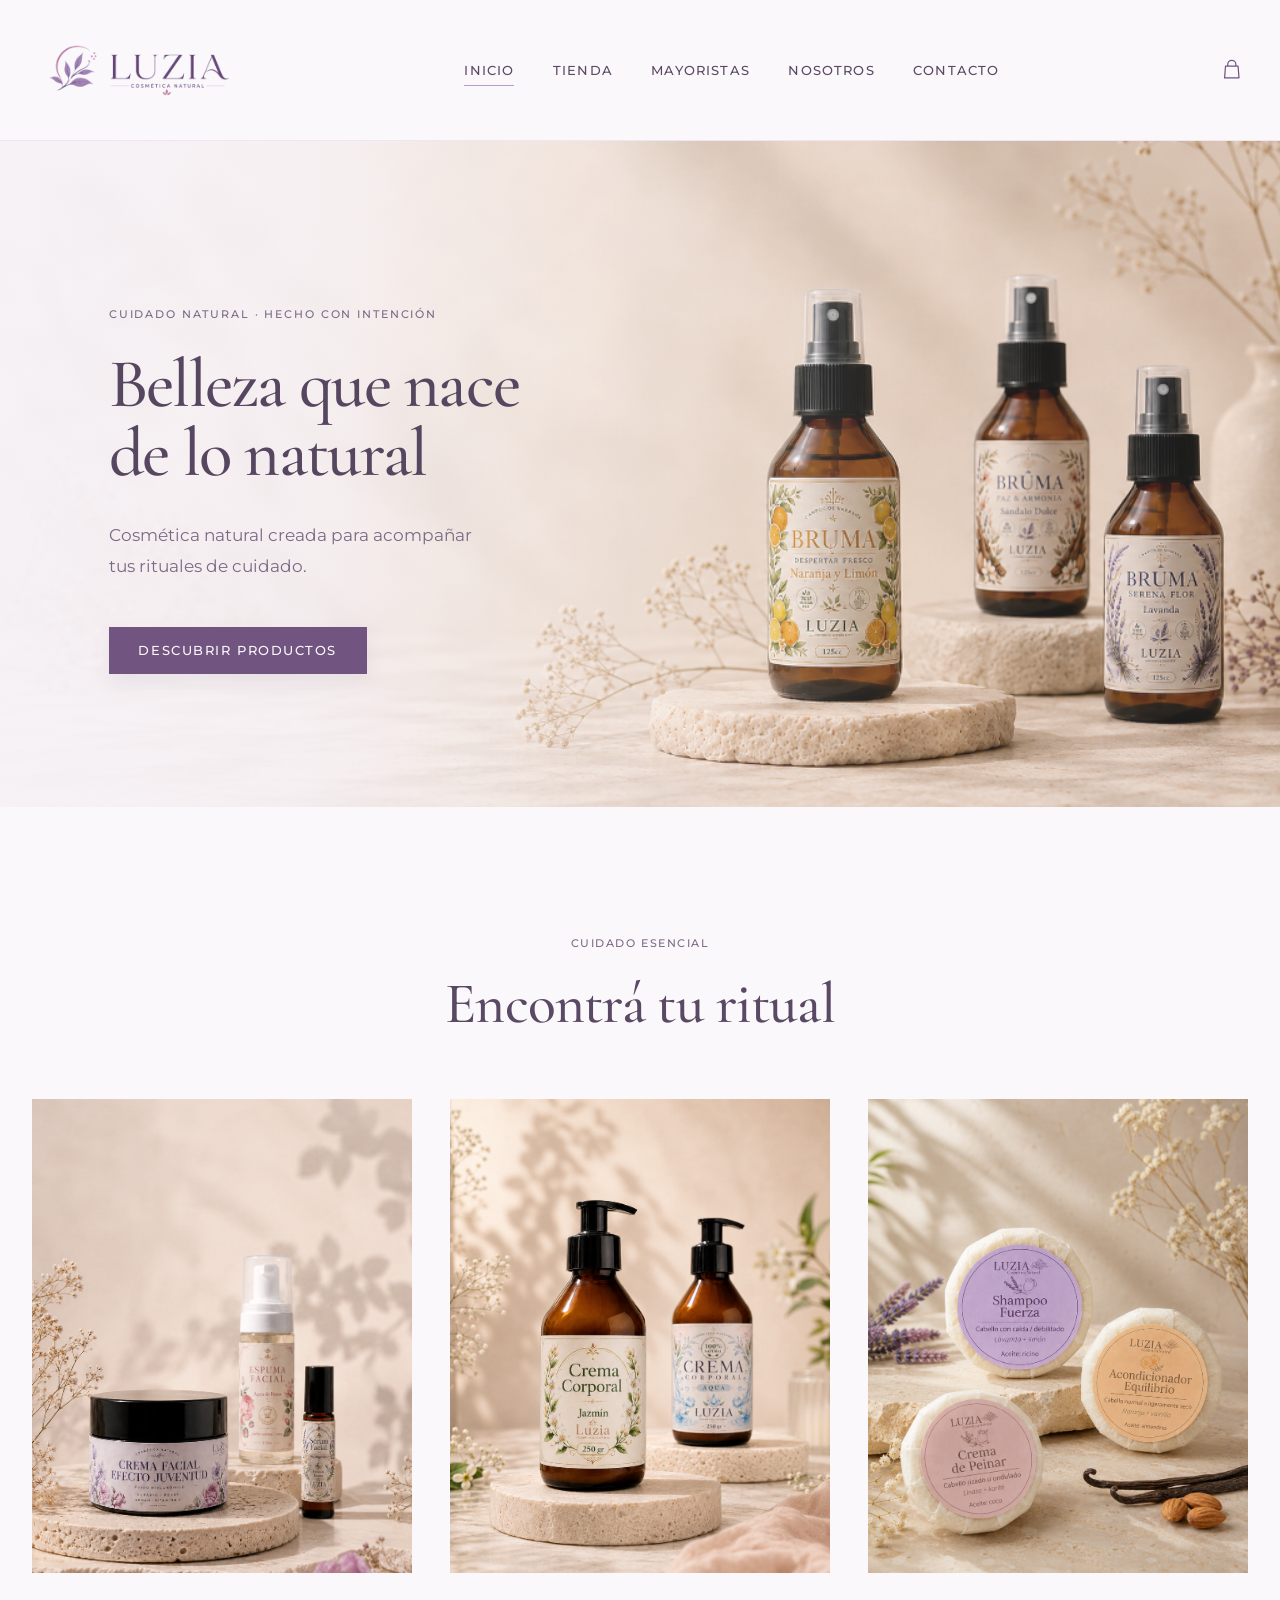
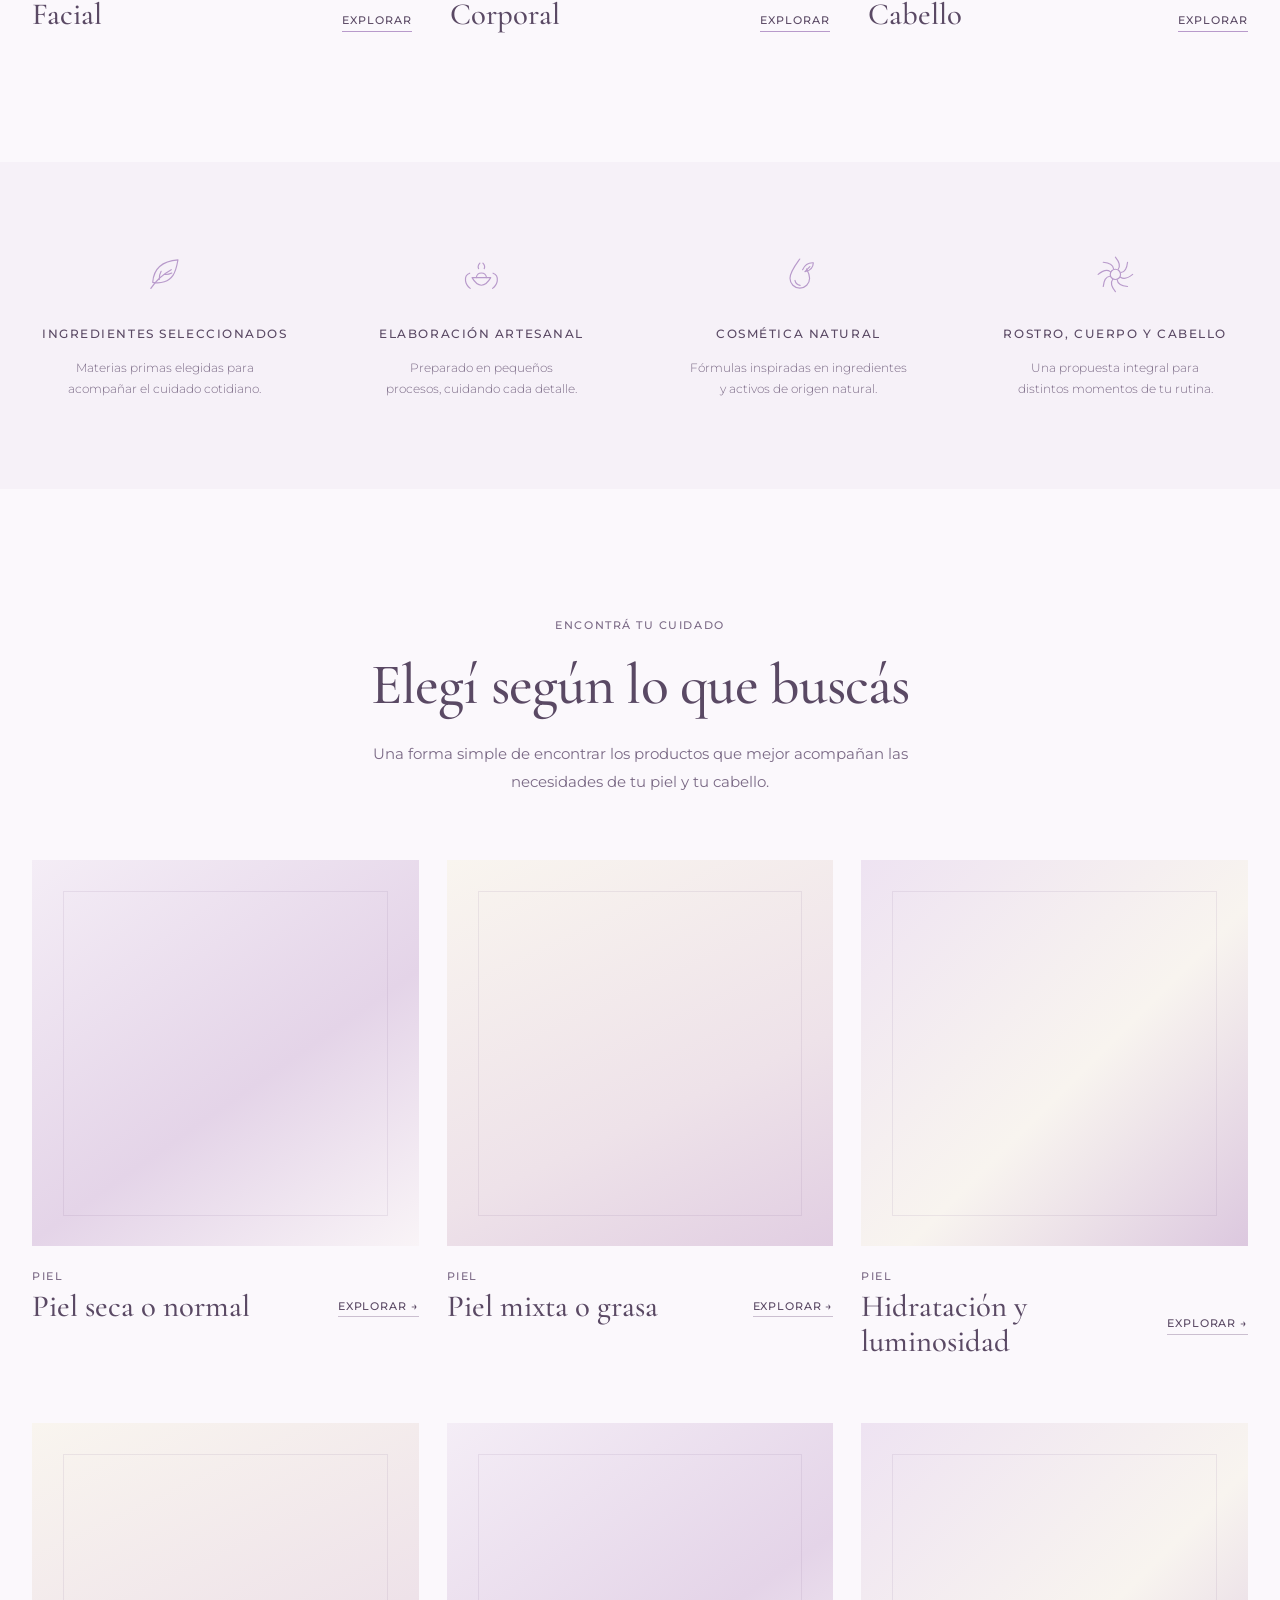
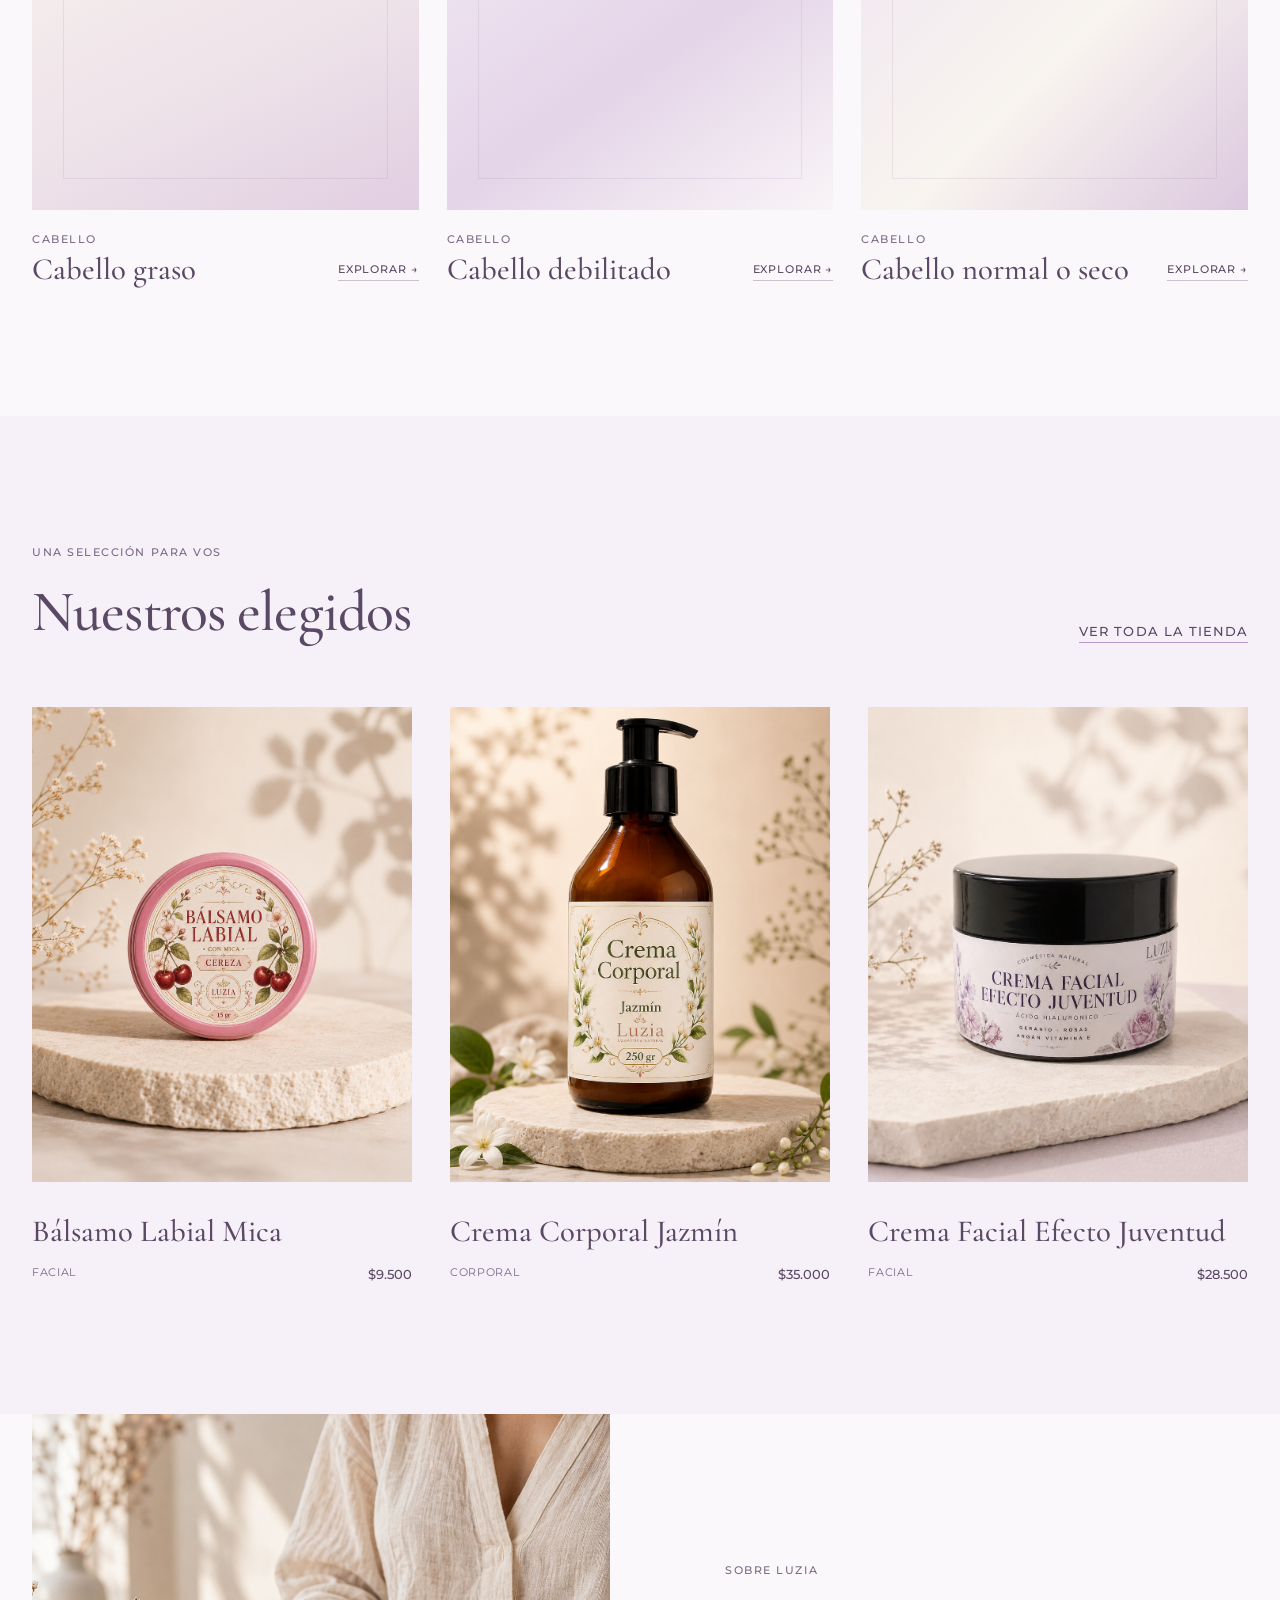
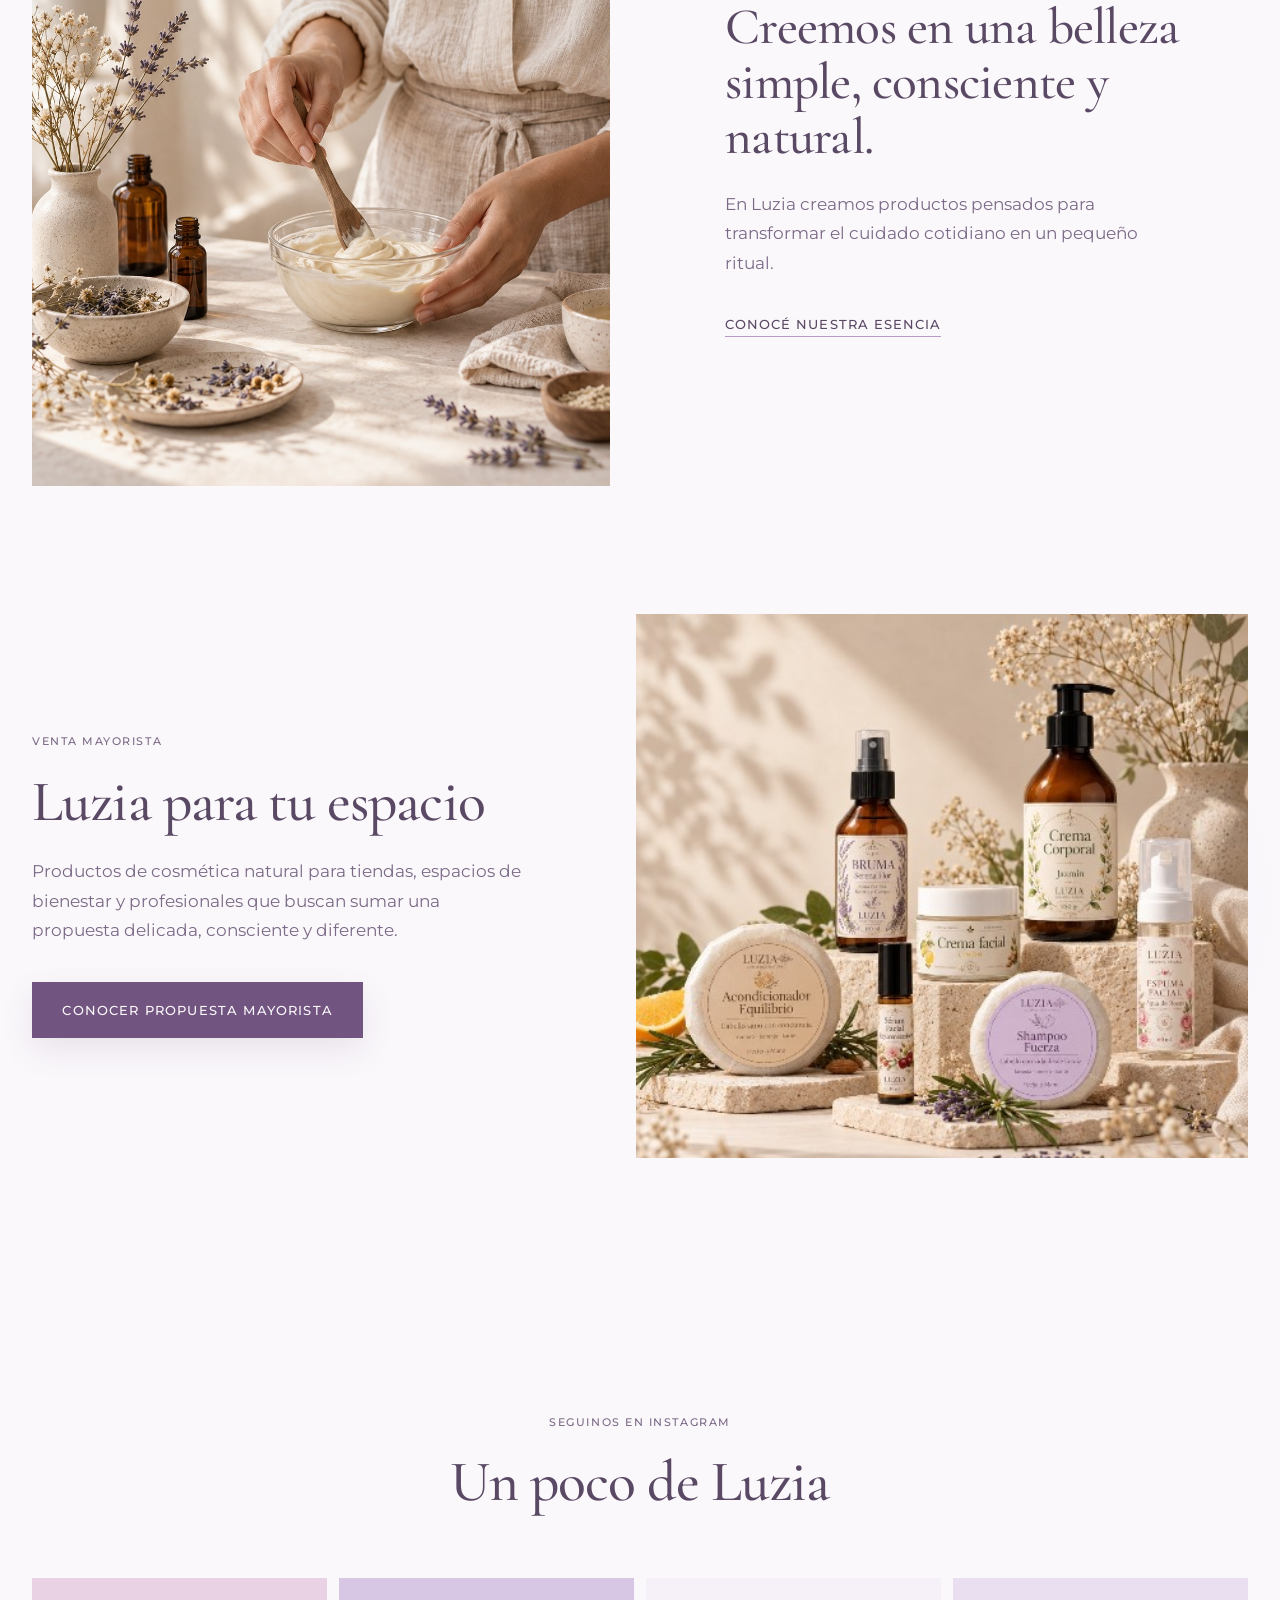
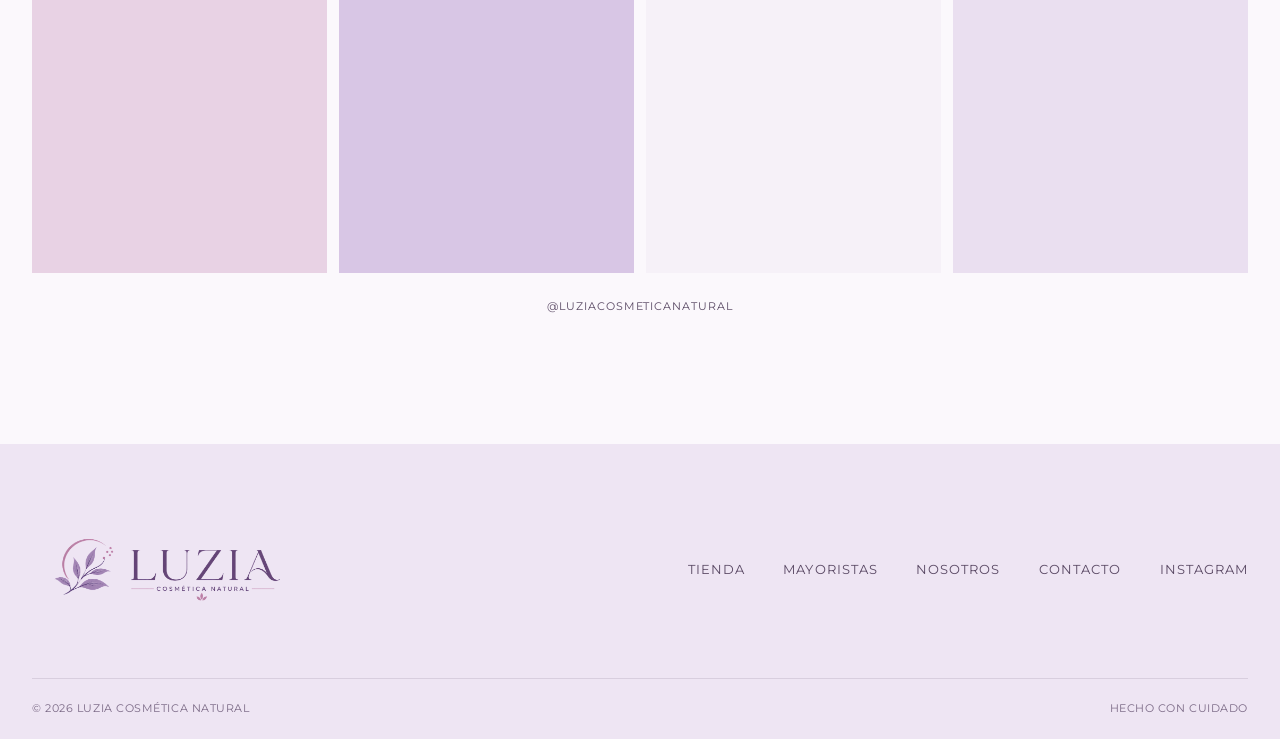
==== commit c8a1f669: "Refinar tarjetas de navegación por necesidad" ====
--- a/index.html
+++ b/index.html
@@ -129,8 +129,8 @@
         </header>
         <div class="shop-by-need__grid">
           <a class="need-card" href="productos.html?necesidad=piel-seca">
-            <span class="need-card__visual"><img class="need-card__image" src="assets/images/necesidad-piel-seca.jpg" alt="Cuidado cotidiano para piel seca" hidden data-local-photo></span>
-            <span class="need-card__content"><span class="need-card__eyebrow">Piel</span><span class="need-card__title">Piel seca</span><span class="need-card__link">Explorar <span aria-hidden="true">→</span></span></span>
+            <span class="need-card__visual"><img class="need-card__image" src="assets/images/necesidad-piel-seca.jpg" alt="Cuidado cotidiano para piel seca o normal" hidden data-local-photo></span>
+            <span class="need-card__content"><span class="need-card__eyebrow">Piel</span><span class="need-card__title">Piel seca o normal</span><span class="need-card__link">Explorar <span aria-hidden="true">→</span></span></span>
           </a>
           <a class="need-card" href="productos.html?necesidad=piel-mixta-grasa">
             <span class="need-card__visual"><img class="need-card__image" src="assets/images/necesidad-piel-mixta-grasa.jpg" alt="Cuidado cotidiano para piel mixta o grasa" hidden data-local-photo></span>
--- a/css/styles.css
+++ b/css/styles.css
@@ -175,12 +175,13 @@
 .shop-by-need__grid { display: grid; grid-template-columns: repeat(3, minmax(0, 1fr)); gap: clamp(3.25rem, 5vw, 5rem) clamp(1.25rem, 2.4vw, 1.75rem); }
 .need-card { display: block; min-width: 0; color: inherit; text-decoration: none; }
 .need-card:focus-visible { outline: 2px solid var(--color-primary-deep); outline-offset: .45rem; }
-.need-card__visual { position: relative; display: block; width: 100%; aspect-ratio: 4 / 5; overflow: hidden; background: linear-gradient(145deg, #f4edf6 0%, #e4d4e8 58%, #f9f4f7 100%); }
+.need-card__visual { position: relative; display: block; width: 100%; aspect-ratio: 1 / 1; overflow: hidden; background: linear-gradient(145deg, #f4edf6 0%, #e4d4e8 58%, #f9f4f7 100%); }
 .need-card:nth-child(2n) .need-card__visual { background: linear-gradient(155deg, #f9f5ef 0%, #eee2e9 62%, #e1cee2 100%); }
 .need-card:nth-child(3n) .need-card__visual { background: linear-gradient(135deg, #eee3f2 0%, #f8f4ef 56%, #dcc8df 100%); }
 .need-card__visual::after { position: absolute; inset: 8%; border: 1px solid rgba(113,84,127,.1); content: ""; }
 .need-card__visual.has-photo::after { display: none; }
 .need-card__image { width: 100%; height: 100%; object-fit: cover; transition: transform 480ms cubic-bezier(.22,.61,.36,1); }
+.need-card__image[hidden] { display: none; }
 .need-card__content { display: grid; grid-template-columns: 1fr auto; align-items: end; gap: .35rem 1rem; padding-top: 1.35rem; }
 .need-card__eyebrow { grid-column: 1 / -1; color: var(--color-text-secondary); font-size: var(--text-xs); font-weight: 500; letter-spacing: .14em; line-height: 1.5; text-transform: uppercase; }
 .need-card__title { font-family: var(--font-serif); font-size: clamp(1.65rem, 2.4vw, 2.15rem); font-weight: 500; line-height: 1.12; }
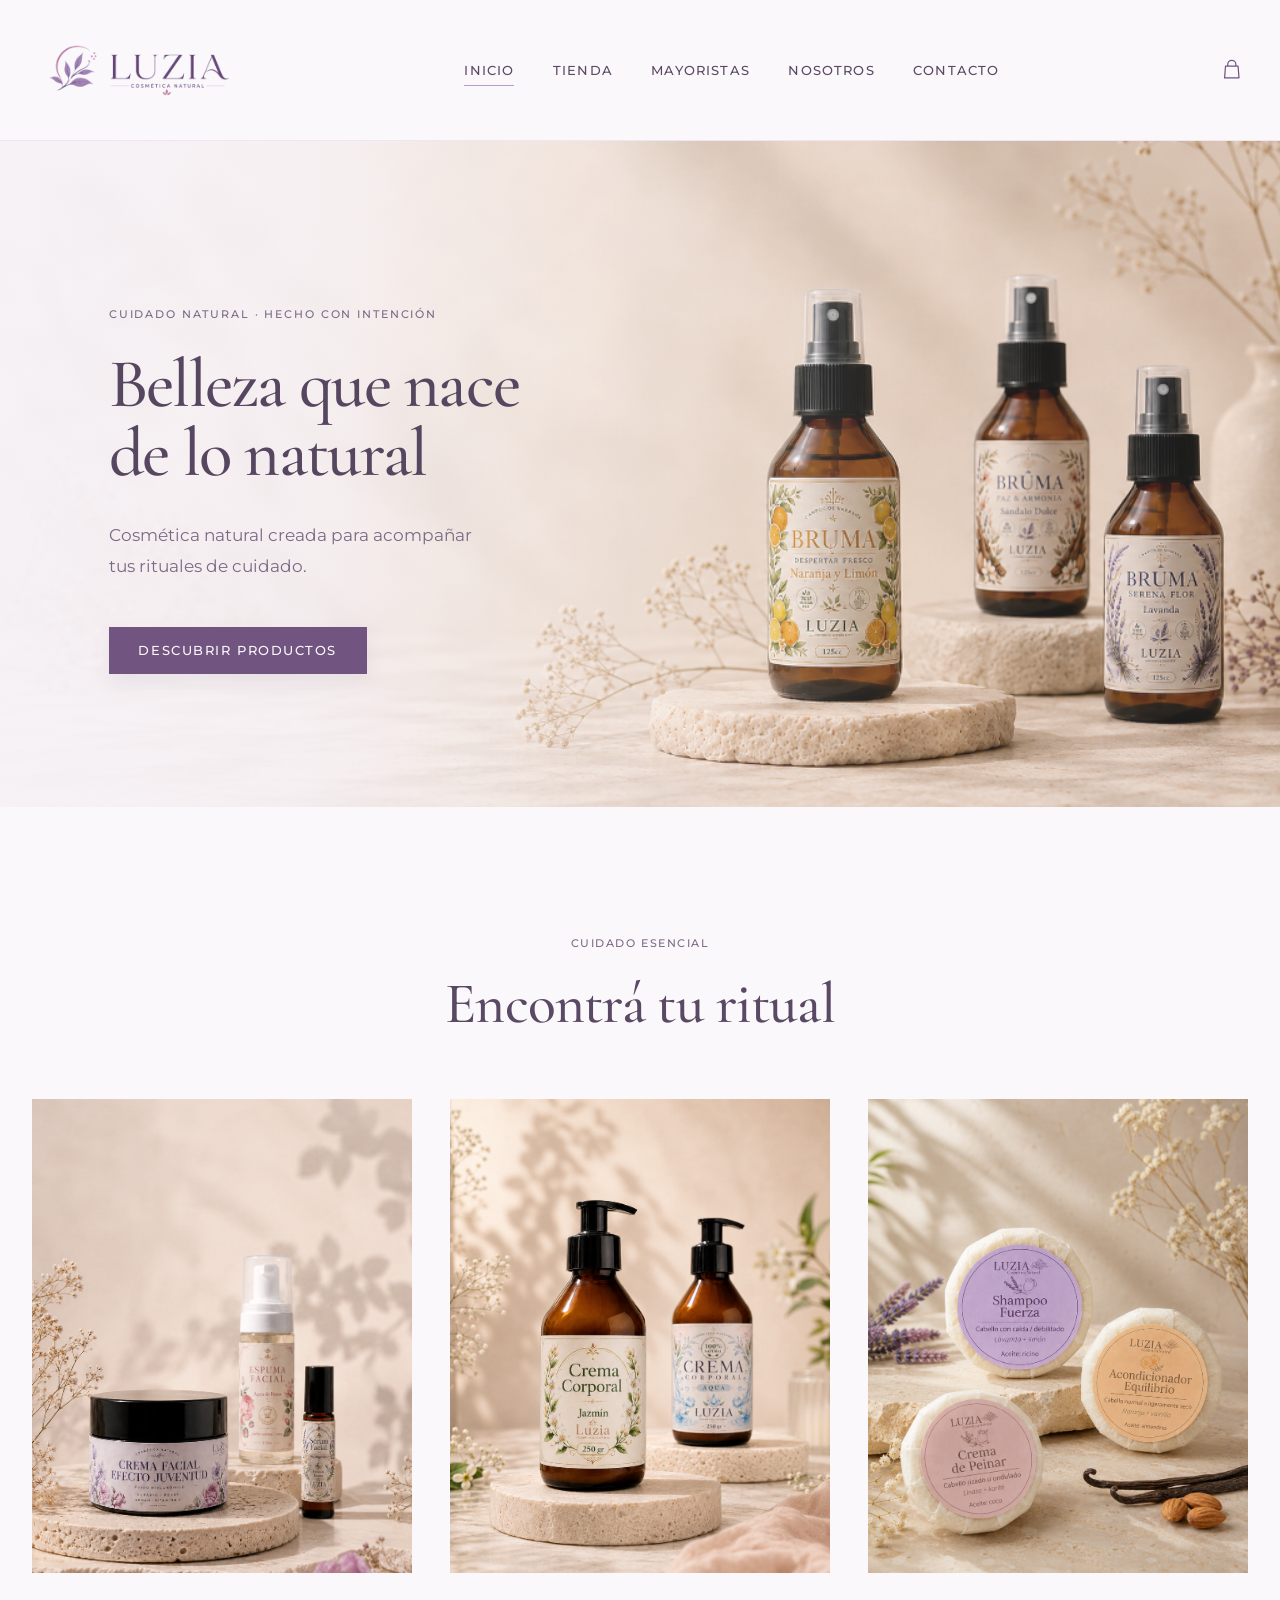
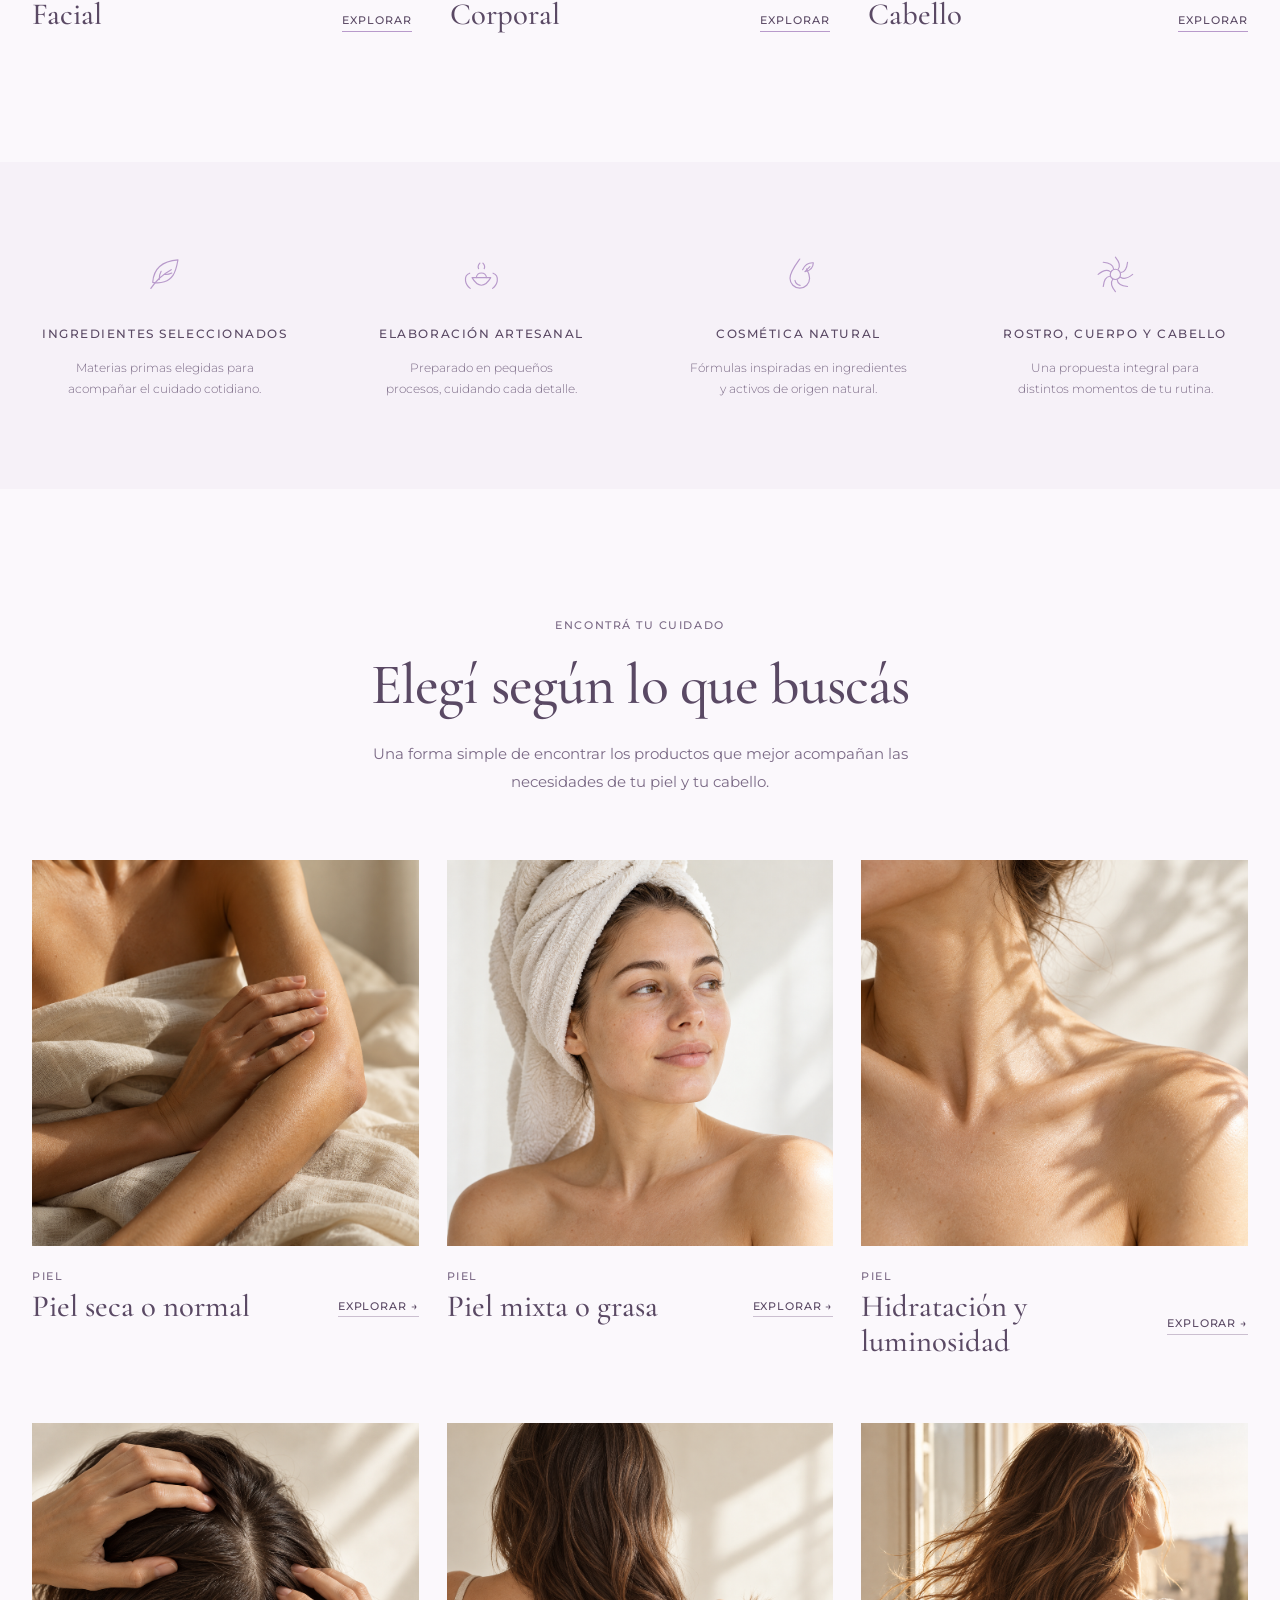
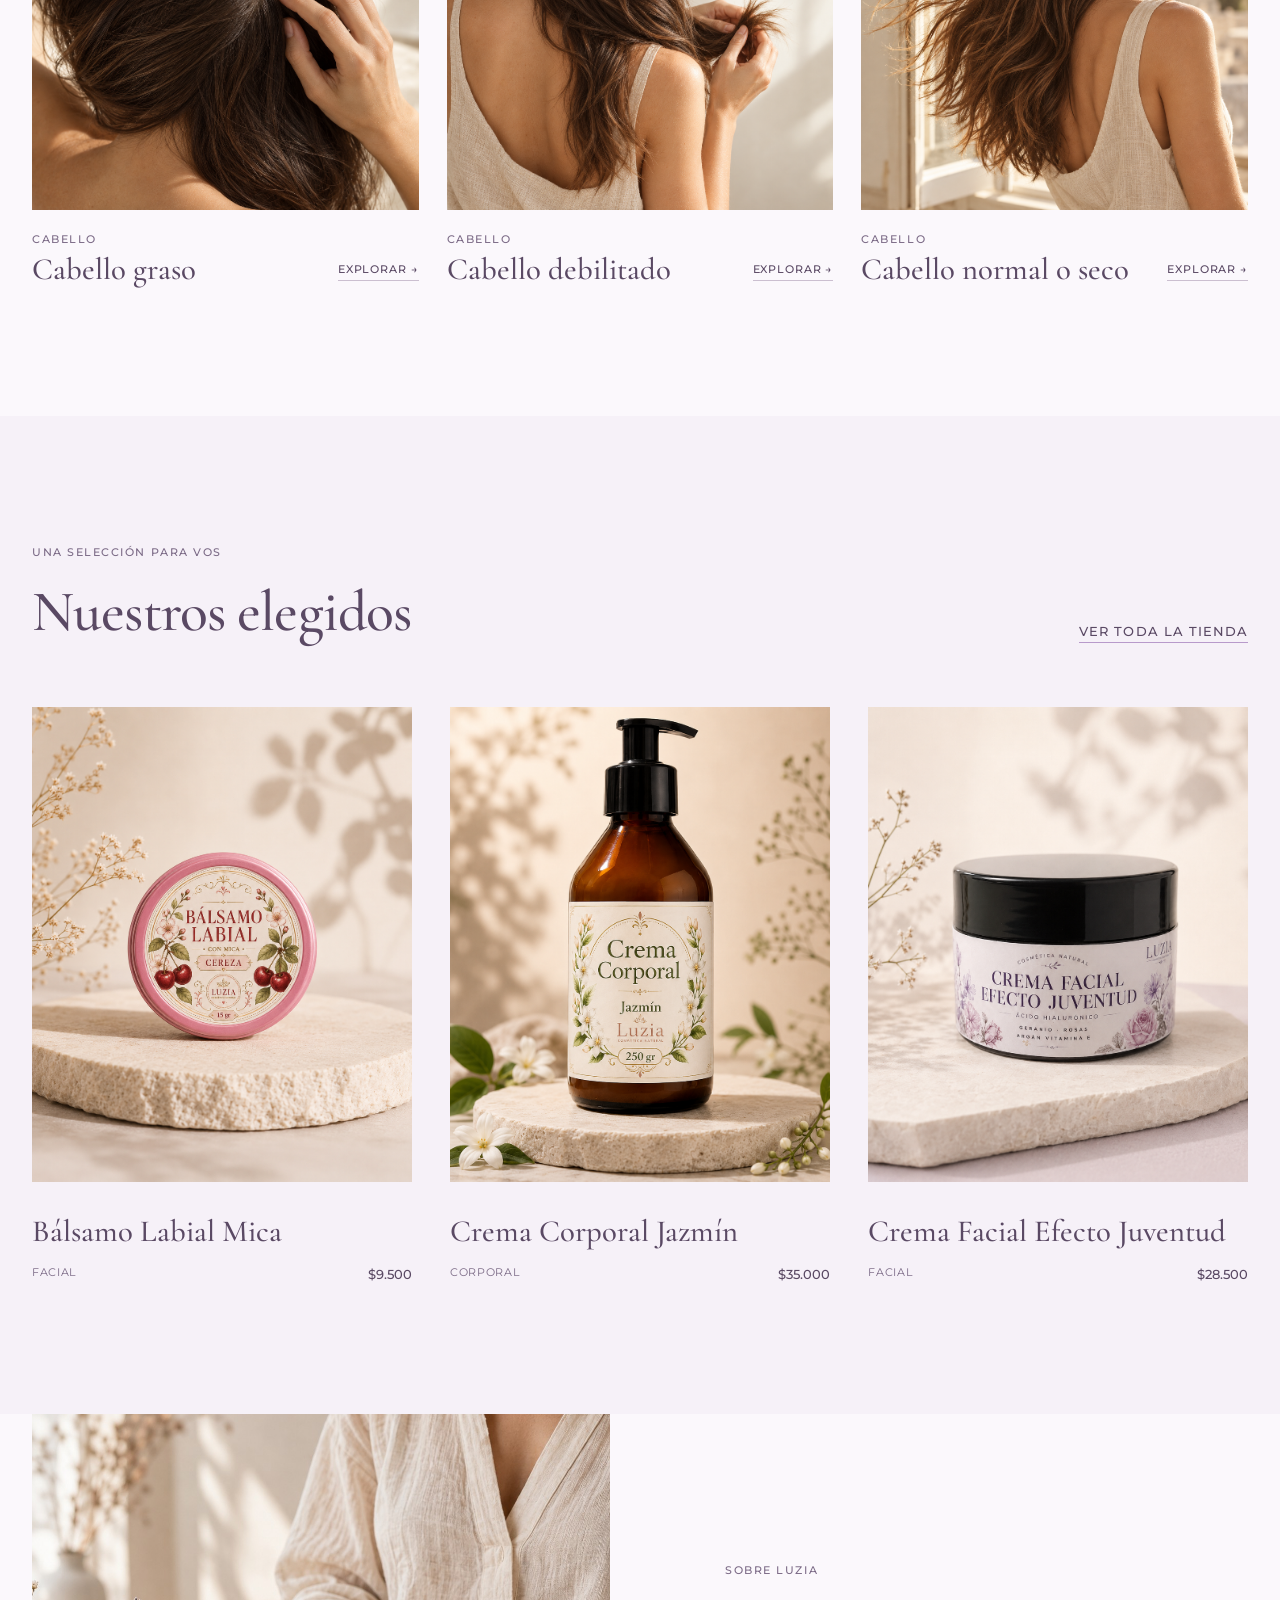
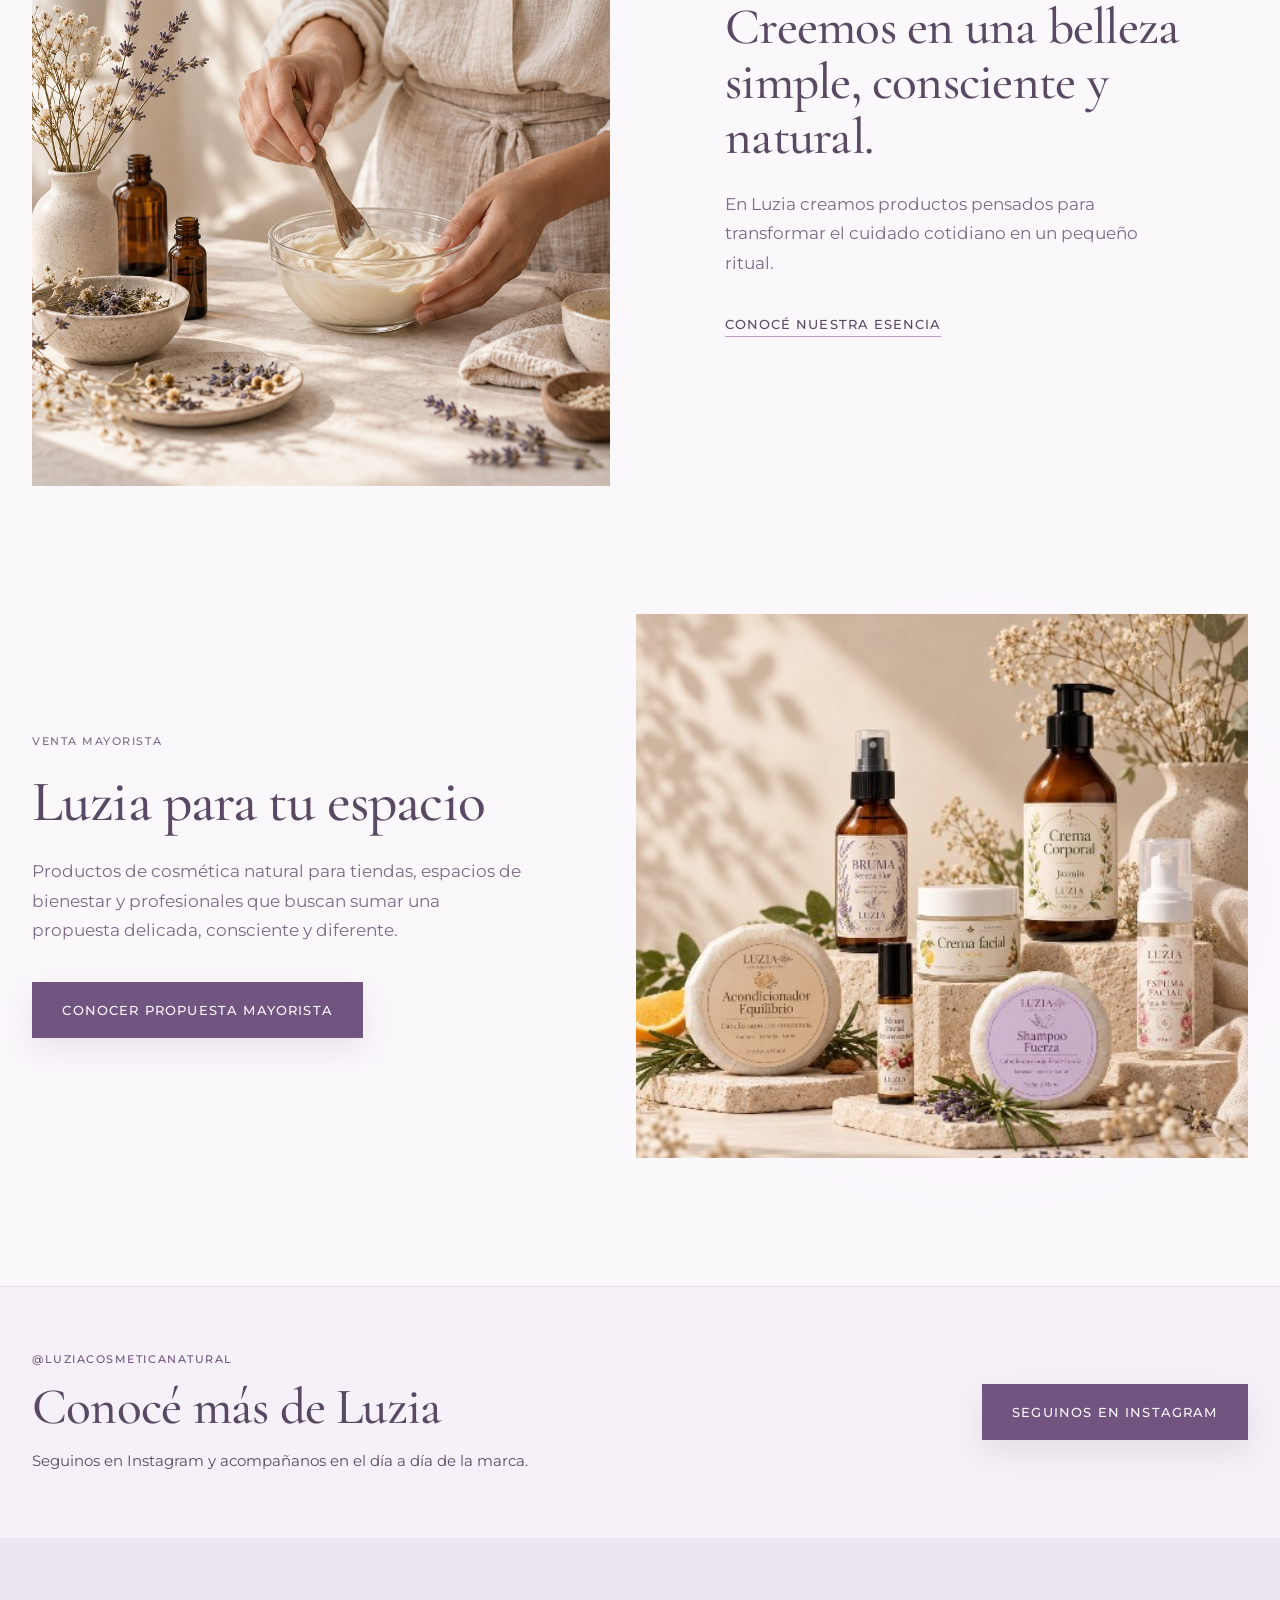
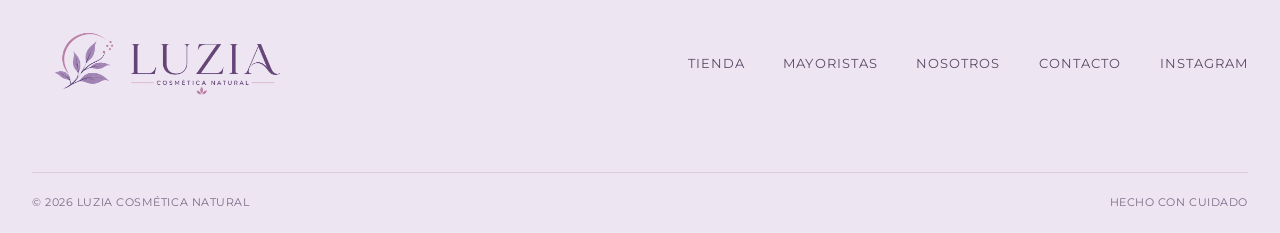
==== commit af7a48a7: "Reemplazar galería vacía por enlace a Instagram" ====
--- a/index.html
+++ b/index.html
@@ -200,19 +200,14 @@
       </div>
     </section>
 
-    <section class="instagram section" aria-labelledby="instagram-title">
-      <div class="container">
-        <header class="section-heading section-heading--center">
-          <p class="eyebrow">Seguinos en Instagram</p>
-          <h2 id="instagram-title">Un poco de Luzia</h2>
-        </header>
-        <div class="instagram__grid" aria-label="Próximas imágenes de Instagram">
-          <span class="instagram__item instagram__item--one"><img class="instagram__photo" src="assets/images/instagram-01.jpg" alt="Publicación de Luzia en Instagram" hidden data-local-photo></span>
-          <span class="instagram__item instagram__item--two"><img class="instagram__photo" src="assets/images/instagram-02.jpg" alt="Publicación de Luzia en Instagram" hidden data-local-photo></span>
-          <span class="instagram__item instagram__item--three"><img class="instagram__photo" src="assets/images/instagram-03.jpg" alt="Publicación de Luzia en Instagram" hidden data-local-photo></span>
-          <span class="instagram__item instagram__item--four"><img class="instagram__photo" src="assets/images/instagram-04.jpg" alt="Publicación de Luzia en Instagram" hidden data-local-photo></span>
-        </div>
-        <p class="instagram__handle">@luziacosmeticanatural</p>
+    <section class="instagram" aria-labelledby="instagram-title">
+      <div class="container instagram__layout">
+        <div class="instagram__copy">
+          <p class="eyebrow">@luziacosmeticanatural</p>
+          <h2 id="instagram-title">Conocé más de Luzia</h2>
+          <p>Seguinos en Instagram y acompañanos en el día a día de la marca.</p>
+        </div>
+        <a class="button instagram__button" href="https://www.instagram.com/luziacosmeticanatural/" target="_blank" rel="noopener noreferrer">Seguinos en Instagram</a>
       </div>
     </section>
   </main>
--- a/css/styles.css
+++ b/css/styles.css
@@ -106,8 +106,7 @@
 .product-card__description { display: -webkit-box; margin: 0 0 .75rem; overflow: hidden; color: #685873; font-family: var(--font-sans); font-size: clamp(.72rem, 1vw, .8rem); line-height: 1.65; -webkit-box-orient: vertical; -webkit-line-clamp: 2; }
 .product-card__cta { display: inline-block; padding-bottom: .12rem; border-bottom: 1px solid rgba(113,84,127,.38); font-family: var(--font-sans); font-size: .75rem; font-weight: 500; letter-spacing: .1em; line-height: 1.5; }
 .loading-message { grid-column: 1 / -1; text-align: center; }
-
-/* Mayoristas: una extensión editorial de la identidad visual existente. */
+/* Bloque mayorista compartido con Inicio: conservar su apariencia. */
 .wholesale-teaser { position: relative; overflow: hidden; isolation: isolate; background: var(--color-warm-white); }
 .wholesale-teaser::before { position: absolute; z-index: -2; inset: 12% -5% 8% 48%; background: radial-gradient(ellipse at center, rgba(226,211,231,.14), transparent 70%); content: ""; pointer-events: none; }
 .wholesale-teaser__layout { position: relative; display: grid; grid-template-columns: .9fr 1.1fr; align-items: center; gap: clamp(3rem, 8vw, 8rem); }
@@ -116,45 +115,11 @@
 .wholesale-teaser__visual { background: none; }
 .wholesale-teaser__visual::after { display: none; }
 .wholesale-teaser__botanical { position: absolute; z-index: 3; right: 1rem; bottom: .75rem; width: clamp(4.5rem, 8vw, 7rem); height: auto; overflow: visible; fill: none; stroke: #b89abd; stroke-linecap: round; stroke-linejoin: round; stroke-width: 1; opacity: .18; pointer-events: none; }
-.wholesale-teaser__content > p:not(.eyebrow),
-.wholesale-hero__content > p:not(.eyebrow),
-.wholesale-conditions__content > p:not(.eyebrow),
-.wholesale-contact__content > p:not(.eyebrow) { margin-bottom: 2.25rem; color: var(--color-taupe); font-size: var(--text-md); }
+.wholesale-teaser__content > p:not(.eyebrow) { margin-bottom: 2.25rem; color: var(--color-taupe); font-size: var(--text-md); }
 .wholesale-visual { --image-position: center; position: relative; min-height: 34rem; overflow: hidden; background-color: #eee3f2; background-image: radial-gradient(rgba(113,84,127,.055) .7px, transparent .7px); background-size: 9px 9px; }
 .wholesale-visual::after { position: absolute; inset: 0; background: linear-gradient(135deg, rgba(251,248,252,.42), transparent 55%); content: ""; pointer-events: none; }
-.wholesale-visual__arch { position: absolute; inset: 15% 24% 0; border: 1px solid rgba(251,248,252,.8); border-radius: 50% 50% 0 0; background: rgba(251,248,252,.2); }
-.wholesale-visual__orb { position: absolute; top: 38%; left: 50%; width: clamp(8rem, 18vw, 13rem); aspect-ratio: 1; border: 1px solid rgba(113,84,127,.1); border-radius: 50%; background: rgba(251,248,252,.3); transform: translate(-50%, -50%); }
-.wholesale-visual__leaf { position: absolute; width: 10rem; height: 3.5rem; border: 1px solid rgba(113,84,127,.18); border-radius: 100% 0 100% 0; transform: rotate(-42deg); }
-.wholesale-visual__leaf--one { right: -1.5rem; bottom: 14%; }
-.wholesale-visual__leaf--two { top: 16%; left: -3rem; transform: rotate(138deg) scale(.72); }
+
 .wholesale-visual.has-photo::after { display: none; }
-
-.wholesale-hero { background: var(--color-ivory); }
-.wholesale-hero__layout { display: grid; min-height: min(44rem, calc(100vh - 8.75rem)); grid-template-columns: .9fr 1.1fr; align-items: center; gap: clamp(3rem, 7vw, 7rem); padding-bottom: clamp(4rem, 7vw, 7rem); }
-.wholesale-hero__content { max-width: 35rem; padding-block: 4rem; }
-.wholesale-hero__content h1 { font-size: clamp(3.75rem, 6.5vw, 6rem); }
-.wholesale-visual--hero { min-height: 37rem; }
-.wholesale-audience header { max-width: 42rem; margin-bottom: clamp(3rem, 6vw, 5rem); }
-.wholesale-audience h2, .wholesale-value h2 { font-size: clamp(2.7rem, 4vw, 3.8rem); }
-.wholesale-lines, .wholesale-values { margin: 0; padding: 0; list-style: none; }
-.wholesale-lines { display: grid; grid-template-columns: repeat(3, 1fr); }
-.wholesale-lines li { min-height: 10rem; padding: .25rem clamp(1.5rem, 4vw, 4rem); border-left: 1px solid var(--color-border); }
-.wholesale-lines li:first-child { padding-left: 0; border-left: 0; }
-.wholesale-lines span { color: var(--color-primary); font-family: var(--font-serif); font-size: 1.15rem; font-style: italic; }
-.wholesale-lines h3 { margin: 2.25rem 0 0; font-size: clamp(1.75rem, 3vw, 2.5rem); }
-.wholesale-value { background: var(--color-ivory); }
-.wholesale-value__layout { display: grid; grid-template-columns: 1.05fr .95fr; align-items: center; gap: clamp(3rem, 8vw, 8rem); }
-.wholesale-value__content { max-width: 39rem; }
-.wholesale-values { display: grid; grid-template-columns: repeat(2, 1fr); gap: 0 2.5rem; margin-top: 3rem; counter-reset: values; }
-.wholesale-values li { position: relative; min-height: 7rem; padding: 2rem 0 1.5rem 2.5rem; border-top: 1px solid var(--color-border); font-family: var(--font-serif); font-size: clamp(1.45rem, 2.2vw, 1.9rem); line-height: 1.25; counter-increment: values; }
-.wholesale-values li::before { position: absolute; top: 2.15rem; left: 0; color: var(--color-primary); font-family: var(--font-serif); font-size: var(--text-sm); font-style: italic; content: "0" counter(values); }
-.wholesale-visual--detail { min-height: 36rem; --image-position: center; }
-.wholesale-conditions { padding-block: clamp(4rem, 7vw, 6rem); background: var(--color-mauve); text-align: center; }
-.wholesale-conditions__content { max-width: 46rem; margin-inline: auto; }
-.wholesale-conditions__content > p:not(.eyebrow) { max-width: 39rem; margin-inline: auto; }
-.wholesale-contact { padding-block: clamp(5rem, 9vw, 8rem); text-align: center; }
-.wholesale-contact__content { max-width: 48rem; margin-inline: auto; }
-.wholesale-contact__content > p:not(.eyebrow) { max-width: 40rem; margin-inline: auto; margin-bottom: 2.25rem; }
 
 .story { padding-block: 0; background: var(--color-warm-white); }
 .story__layout { display: grid; grid-template-columns: 1.05fr .95fr; align-items: center; gap: clamp(3rem, 9vw, 9rem); }
@@ -190,12 +155,13 @@
   .need-card:hover .need-card__image { transform: scale(1.02); }
   .need-card:hover .need-card__link { transform: translateX(.2rem); }
 }
-.instagram__grid { display: grid; grid-template-columns: repeat(4, 1fr); gap: .75rem; }
-.instagram__item { aspect-ratio: 1; background: var(--color-blush); }
-.instagram__item--two { background: var(--color-lavender); }
-.instagram__item--three { background: var(--color-lilac); }
-.instagram__item--four { background: #eadff0; }
-.instagram__handle { margin: 1.5rem 0 0; font-size: var(--text-xs); letter-spacing: .09em; text-align: center; text-transform: uppercase; }
+.instagram { padding-block: 4rem; border-top: 1px solid var(--color-border); background: var(--color-lilac); }
+.instagram__layout { display: grid; grid-template-columns: minmax(0, 1fr) auto; align-items: center; gap: 2rem; }
+.instagram__copy .eyebrow { margin-bottom: .75rem; color: var(--color-primary-deep); }
+.instagram__copy h2 { margin-bottom: .75rem; font-size: clamp(2.5rem, 4vw, 3.5rem); }
+.instagram__copy > p:last-child { max-width: 35rem; margin: 0; }
+.instagram__button { display: inline-flex; align-items: center; justify-content: center; text-align: center; }
+
 
 .site-footer { padding-top: 5rem; background: #eee5f3; }
 .site-footer__main { display: flex; align-items: center; justify-content: space-between; gap: 3rem; padding-bottom: 4rem; }
@@ -214,7 +180,6 @@
 /* Contenedores fotográficos: la imagen real se superpone al fallback existente. */
 .media-frame__image,
 .category__photo,
-.instagram__photo,
 .product-card__image {
   position: absolute;
   inset: 0;
@@ -244,11 +209,8 @@
   .product-card__cta { transition: border-color 250ms ease, opacity 250ms ease; }
   .product-card:hover .product-card__cta { border-color: var(--color-primary-deep); }
 }
-.instagram__item { position: relative; overflow: hidden; }
-.instagram__photo { object-position: center; }
 .media-frame__image[hidden],
 .category__photo[hidden],
-.instagram__photo[hidden],
 .product-card__image[hidden] { display: none; }
 .product-card__price--pending { color: var(--color-taupe); }
 
@@ -401,3 +363,222 @@
 .order-ready__products { padding-left: 1.25rem; }
 .order-ready__total { color: var(--color-primary-deep); font-family: var(--font-serif); font-size: 1.8rem; }
 .order-ready__note { margin-top: 2rem; color: var(--color-text-secondary); }
+
+/* Mayoristas v4: composición editorial única. El teaser de Inicio es independiente. */
+.wholesale-v4 { --wholesale-plum: #503b5b; --content-width: 75rem; }
+.wholesale-v4__main { overflow: clip; }
+.wholesale-v4-section { padding-block: 5rem; scroll-margin-top: 1.5rem; }
+.wholesale-v4 .container { width: min(calc(100% - 3rem), var(--content-width)); }
+.wholesale-v4 .eyebrow { margin-bottom: 1rem; color: #71547f; font-size: .6875rem; letter-spacing: .16em; }
+.wholesale-v4 h1, .wholesale-v4 h2, .wholesale-v4 h3 { color: var(--wholesale-plum); text-wrap: balance; }
+.wholesale-v4 h1 { margin-bottom: 1.5rem; font-size: clamp(3.25rem, 5.8vw, 5.25rem); line-height: 1.02; }
+.wholesale-v4 h2 { margin-bottom: 0; font-size: clamp(2.75rem, 4.5vw, 3.75rem); line-height: 1.08; }
+.wholesale-v4 h3 { margin-bottom: 1rem; font-size: clamp(2rem, 2.9vw, 2.625rem); line-height: 1.12; }
+.wholesale-v4 p { line-height: 1.75; }
+.wholesale-v4-button { display: inline-flex; min-height: 3.25rem; align-items: center; justify-content: center; gap: 1rem; padding: .9rem 1.35rem; border: 1px solid transparent; background: var(--wholesale-plum); color: #fbf8fc; font-size: .6875rem; font-weight: 500; line-height: 1.6; letter-spacing: .09em; text-align: center; text-decoration: none; text-transform: uppercase; transition: background .2s ease; }
+.wholesale-v4-button:hover { background: #71547f; }
+.wholesale-v4-button--light { background: #fbf8fc; color: var(--wholesale-plum); }
+.wholesale-v4-button--light:hover { background: #e8d2e4; }
+.wholesale-v4-link { display: inline-flex; width: fit-content; min-height: 2.75rem; align-items: center; justify-content: space-between; gap: 1rem; padding-block: .6rem; border-bottom: 1px solid currentColor; color: var(--wholesale-plum); font-size: .6875rem; font-weight: 500; line-height: 1.6; letter-spacing: .08em; text-decoration: none; text-transform: uppercase; }
+.wholesale-v4-link:hover { color: #71547f; }
+.wholesale-v4-button:focus-visible, .wholesale-v4-link:focus-visible, .wholesale-v4-content summary:focus-visible { outline: 2px solid currentColor; outline-offset: 4px; }
+.wholesale-v4-actions { display: flex; flex-wrap: wrap; align-items: center; gap: .75rem 1.5rem; }
+.wholesale-v4-hero { background: linear-gradient(115deg, #fbf8fc, #f6f1f8 65%, #eee2f1); }
+.wholesale-v4-hero__grid { display: grid; grid-template-columns: minmax(0, 1.38fr) minmax(0, 1fr); align-items: center; gap: 3rem; }
+.wholesale-v4-hero__lead { max-width: 34rem; margin-bottom: 1.75rem; font-size: 1rem; }
+.wholesale-v4-facts { display: grid; grid-template-columns: repeat(3, minmax(0, 1fr)); gap: 1rem; margin: 2rem 0 1rem; padding: 1.25rem 0; border-block: 1px solid #d8c6e5; list-style: none; }
+.wholesale-v4-facts li { display: grid; gap: .4rem; }
+.wholesale-v4-facts li + li { padding-left: 1rem; border-left: 1px solid #d8c6e5; }
+.wholesale-v4-facts strong { color: var(--wholesale-plum); font-family: var(--font-serif); font-size: clamp(1.7rem, 2.5vw, 2.125rem); font-weight: 500; line-height: 1.2; white-space: nowrap; }
+.wholesale-v4-facts span { font-size: .625rem; letter-spacing: .08em; text-transform: uppercase; }
+.wholesale-v4-audience { margin: 0; font-size: .75rem; }
+.wholesale-v4-audience span { display: block; }
+.wholesale-v4-hero__art { position: relative; min-width: 0; margin: 0; padding: 0 0 2rem 1.5rem; }
+.wholesale-v4-hero__art::before { position: absolute; inset: 2rem 0 0 0; background: #d8c6e5; content: ""; }
+.wholesale-v4-hero__art > img { position: relative; width: 100%; height: 32rem; border-radius: 48% 48% 0 0; object-fit: cover; object-position: 52% 50%; }
+.wholesale-v4-hero__seal { position: absolute; top: 1.5rem; left: 0; display: grid; width: 6.5rem; aspect-ratio: 1; align-content: center; gap: .3rem; border: 1px solid #71547f; border-radius: 50%; background: #fbf8fc; color: var(--wholesale-plum); font-family: var(--font-serif); font-size: 2rem; line-height: 1; text-align: center; transform: rotate(-9deg); }
+.wholesale-v4-hero__seal small { font-family: var(--font-sans); font-size: .5rem; letter-spacing: .15em; text-transform: uppercase; }
+.wholesale-v4-hero__art figcaption { position: absolute; right: 0; bottom: 0; left: 3.5rem; display: grid; gap: .35rem; padding: 1.25rem 1.5rem; background: #e8d2e4; color: var(--wholesale-plum); }
+.wholesale-v4-hero__art figcaption span { font-size: .5625rem; letter-spacing: .15em; text-transform: uppercase; }
+.wholesale-v4-hero__art figcaption strong { font-family: var(--font-serif); font-size: 1.4rem; font-weight: 500; line-height: 1.2; }
+.wholesale-v4-botanical { position: absolute; bottom: .25rem; left: -.75rem; width: 5rem; height: 7.5rem; fill: none; stroke: #71547f; stroke-width: 1; pointer-events: none; }
+.wholesale-v4-heading { max-width: 50rem; margin-bottom: 2.5rem; }
+.wholesale-v4-heading--split { display: grid; max-width: none; grid-template-columns: 1.2fr 1fr; align-items: end; gap: 3rem; }
+.wholesale-v4-heading--split > p { max-width: 28rem; margin-bottom: .25rem; }
+.wholesale-v4-modes { background: #eee5f3; }
+.wholesale-v4-pair { display: grid; grid-template-columns: repeat(2, minmax(0, 1fr)); gap: 1.5rem; }
+.wholesale-v4-mode { position: relative; display: flex; min-width: 0; flex-direction: column; padding: 2.5rem; overflow: hidden; background: #ded0e9; }
+.wholesale-v4-mode::after { position: absolute; right: -4rem; bottom: -5rem; width: 13rem; aspect-ratio: 1; border: 1px solid rgba(113,84,127,.25); border-radius: 50%; content: ""; pointer-events: none; }
+.wholesale-v4-mode > :not(.wholesale-v4-mode__number) { position: relative; z-index: 1; }
+.wholesale-v4-mode--suggested { background: #e8d2e4; }
+.wholesale-v4-mode__number { position: absolute; top: .5rem; right: 1.5rem; color: rgba(80,59,91,.08); font-family: var(--font-serif); font-size: 7rem; line-height: 1; }
+.wholesale-v4-mode h3 { max-width: 23rem; }
+.wholesale-v4-mode > p:not(.eyebrow) { max-width: 27rem; margin-bottom: 1.25rem; }
+.wholesale-v4-levels { display: grid; grid-template-columns: repeat(2, minmax(0, 1fr)); gap: 1rem; margin: .25rem 0 1rem; padding-block: 1rem; border-block: 1px solid rgba(80,59,91,.22); }
+.wholesale-v4-levels dt { font-size: .75rem; }
+.wholesale-v4-levels dd { margin: .35rem 0 0; color: var(--wholesale-plum); font-family: var(--font-serif); font-size: 2.125rem; line-height: 1.15; }
+.wholesale-v4-mode .wholesale-v4-mode__note { font-size: .75rem; }
+.wholesale-v4-mode__benefits { display: grid; gap: .6rem; margin: .5rem 0 1.75rem; padding: 0; list-style: none; }
+.wholesale-v4-mode__benefits li { display: flex; gap: .75rem; align-items: baseline; }
+.wholesale-v4-mode__benefits li::before { color: #71547f; content: "✧"; }
+.wholesale-v4-mode > .wholesale-v4-link { margin-top: auto; }
+.wholesale-v4-packs { background: #fbf8fc; }
+.wholesale-v4-pack { display: flex; min-width: 0; flex-direction: column; border: 1px solid #d8c6e5; background: #f6f1f8; }
+.wholesale-v4-pack--business { background: #faf2f7; border-color: #e1c5da; }
+.wholesale-v4-pack__cover { position: relative; padding: 1.5rem 2.25rem; overflow: hidden; background: #d8c6e5; color: var(--wholesale-plum); }
+.wholesale-v4-pack--business .wholesale-v4-pack__cover { background: #e8d2e4; }
+.wholesale-v4-pack__cover::before, .wholesale-v4-pack__cover::after { position: absolute; width: 20rem; aspect-ratio: 1; border: 1px solid rgba(80,59,91,.18); border-radius: 50%; content: ""; pointer-events: none; }
+.wholesale-v4-pack__cover::before { right: -8rem; top: -10rem; }
+.wholesale-v4-pack__cover::after { right: -5rem; top: -8rem; }
+.wholesale-v4-pack__top { position: relative; display: flex; justify-content: space-between; gap: 1rem; font-size: .625rem; font-weight: 500; letter-spacing: .14em; text-transform: uppercase; }
+.wholesale-v4-pack__discount { position: relative; display: flex; align-items: baseline; gap: .65rem; margin-top: .5rem; }
+.wholesale-v4-pack__discount strong { font-family: var(--font-serif); font-size: 6.5rem; font-weight: 500; letter-spacing: -.06em; line-height: 1.05; }
+.wholesale-v4-pack__discount > span { font-size: .75rem; letter-spacing: .14em; }
+.wholesale-v4-pack__cover > p { position: relative; margin: .25rem 0 0; font-size: .75rem; font-weight: 500; letter-spacing: .15em; text-transform: uppercase; }
+.wholesale-v4-pack__botanical { position: absolute; width: 5rem; height: 7.5rem; right: 2rem; bottom: .75rem; fill: none; stroke: #71547f; stroke-width: .8; opacity: .65; transform: rotate(15deg); pointer-events: none; }
+.wholesale-v4-pack__body { display: flex; flex: 1; flex-direction: column; padding: 2.25rem; }
+.wholesale-v4-pack__body > p { margin-bottom: 1.25rem; }
+.wholesale-v4-chips { display: flex; min-height: 2rem; flex-wrap: wrap; gap: .5rem; margin: 0 0 1.5rem; padding: 0; list-style: none; }
+.wholesale-v4-chips li { display: inline-flex; align-items: center; padding: .4rem .6rem; border: 1px solid #c5afcf; font-size: .5625rem; line-height: 1.5; letter-spacing: .08em; text-transform: uppercase; }
+.wholesale-v4-price { display: grid; gap: .6rem; margin: auto 0 1.25rem; padding-block: 1.25rem; border-block: 1px solid #d8c6e5; }
+.wholesale-v4-price > div { display: flex; align-items: baseline; justify-content: space-between; gap: 1rem; }
+.wholesale-v4-price dt { font-size: .75rem; }
+.wholesale-v4-price dd { margin: 0; }
+.wholesale-v4-price__retail dd { font-size: .8125rem; }
+.wholesale-v4-price__total { flex-wrap: wrap; }
+.wholesale-v4-price__total dd { color: var(--wholesale-plum); font-family: var(--font-serif); font-size: clamp(2.5rem, 4vw, 3.125rem); font-weight: 500; line-height: 1.15; }
+.wholesale-v4-price__saving { color: #71547f; font-size: .75rem; }
+.wholesale-v4-content { margin-bottom: 1.5rem; border-bottom: 1px solid #d8c6e5; }
+.wholesale-v4-content summary { padding: .5rem 0 1rem; cursor: pointer; font-size: .6875rem; letter-spacing: .09em; text-transform: uppercase; }
+.wholesale-v4-content summary::marker { color: #71547f; }
+.wholesale-v4-content ul { display: grid; gap: .35rem; margin: 0 0 1.25rem; padding-left: 1.25rem; font-size: .8125rem; line-height: 1.6; }
+.wholesale-v4-pack__body > .wholesale-v4-button { width: 100%; }
+.wholesale-v4-free { display: grid; grid-template-columns: 1fr 1fr auto; align-items: center; gap: 2rem; margin-top: 2rem; padding: 2.25rem; background: var(--wholesale-plum); color: #fbf8fc; }
+.wholesale-v4-free .eyebrow, .wholesale-v4-cta .eyebrow { color: #d8c6e5; }
+.wholesale-v4-free h3 { margin: 0; color: #fbf8fc; font-size: 2rem; }
+.wholesale-v4-free__terms > p { margin-bottom: .75rem; font-size: .8125rem; }
+.wholesale-v4-free__terms ul { display: grid; gap: .25rem; margin: 0; padding: 0; list-style: none; }
+.wholesale-v4-free__terms li { display: flex; flex-wrap: wrap; gap: .75rem; font-size: .875rem; }
+.wholesale-v4-free__terms strong { color: #e8d2e4; font-weight: 500; }
+.wholesale-v4-support { background: #f6f1f8; }
+.wholesale-v4-support__grid { display: grid; grid-template-columns: minmax(0, .9fr) minmax(0, 1.1fr); align-items: center; gap: 4rem; }
+.wholesale-v4-support__image { position: relative; margin: 0; }
+.wholesale-v4-support__image img { width: 100%; height: auto; aspect-ratio: 1; object-fit: cover; }
+.wholesale-v4-support__image figcaption { position: absolute; right: 1.25rem; bottom: 1.25rem; left: 1.25rem; padding: .8rem 1rem; background: #fbf8fc; color: var(--wholesale-plum); font-family: var(--font-serif); font-size: 1.5rem; line-height: 1.3; text-align: center; }
+.wholesale-v4-support__copy h2 { margin-bottom: 1.5rem; }
+.wholesale-v4-support__copy > p:not(.eyebrow) { max-width: 34rem; margin-bottom: 1rem; }
+.wholesale-v4-support__benefits { display: grid; gap: .6rem; margin: 1.5rem 0 0; padding: 1.25rem 0 0; border-top: 1px solid #d8c6e5; list-style: none; }
+.wholesale-v4-support__benefits li { display: flex; gap: .75rem; align-items: baseline; font-size: .625rem; letter-spacing: .09em; text-transform: uppercase; }
+.wholesale-v4-support__benefits li::before { content: "✧"; font-size: 1rem; }
+.wholesale-v4-cta { background: var(--wholesale-plum); color: #fbf8fc; }
+.wholesale-v4-cta__grid { display: grid; grid-template-columns: minmax(0, 1.3fr) minmax(0, 1fr); align-items: end; gap: 4rem; }
+.wholesale-v4-cta h2 { color: #fbf8fc; }
+.wholesale-v4-cta__action > p { margin-bottom: 1.5rem; }
+
+
+/* Contacto v2 — composición editorial y formulario */
+.contact-v2__main { overflow: hidden; }
+.contact-v2-hero { position: relative; padding-block: clamp(4.5rem, 7vw, 6.75rem); background: linear-gradient(120deg, #fbf8fc 0%, #f8f3fa 52%, #f0e4ef 100%); }
+.contact-v2-hero::before { position: absolute; top: -10rem; left: -7rem; width: 24rem; height: 24rem; border: 1px solid rgba(113,84,127,.08); border-radius: 50%; content: ""; }
+.contact-v2-hero__grid { position: relative; z-index: 1; display: grid; grid-template-columns: minmax(0,.9fr) minmax(30rem,1.1fr); align-items: start; gap: clamp(3rem,7vw,7rem); }
+.contact-v2-intro { padding-top: clamp(1rem,3vw,2.5rem); }
+.contact-v2-intro h1 { max-width: 33rem; margin-bottom: 1.5rem; font-size: clamp(4.25rem,6.4vw,6.2rem); line-height: .94; }
+.contact-v2-intro__lead { max-width: 31rem; margin-bottom: 2.5rem; color: var(--color-text-secondary); font-size: var(--text-md); line-height: 1.85; }
+.contact-v2-channels { display: grid; max-width: 34rem; border-top: 1px solid rgba(113,84,127,.15); }
+.contact-v2-channel { display: grid; grid-template-columns: 2rem 1fr auto; align-items: center; gap: 1rem; padding: 1.1rem 0; border-bottom: 1px solid rgba(113,84,127,.15); color: inherit; text-decoration: none; transition: padding-left .25s ease, color .25s ease; }
+.contact-v2-channel:hover { padding-left: .35rem; color: var(--color-primary-deep); }
+.contact-v2-channel__index { color: var(--color-primary); font-family: var(--font-serif); font-size: .9rem; font-style: italic; }
+.contact-v2-channel strong, .contact-v2-channel small { display: block; }
+.contact-v2-channel strong { font-family: var(--font-serif); font-size: 1.55rem; font-weight: 500; line-height: 1.1; }
+.contact-v2-channel small { margin-top: .25rem; color: var(--color-text-secondary); font-size: .65rem; letter-spacing: .06em; text-transform: uppercase; }
+.contact-v2-signature { display: flex; align-items: end; gap: 1.25rem; margin-top: 3rem; }
+.contact-v2-signature svg { width: 3.75rem; height: 5.5rem; fill: none; stroke: var(--color-primary); stroke-width: 1; opacity: .55; }
+.contact-v2-signature p { margin: 0; color: var(--color-text-secondary); font-family: var(--font-serif); font-size: 1.45rem; line-height: 1.2; }
+.contact-v2-signature strong { color: var(--color-primary-deep); font-weight: 500; }
+
+.contact-v2-form-panel { position: relative; padding: clamp(2rem,4vw,3.5rem); overflow: hidden; border: 1px solid rgba(113,84,127,.12); background: rgba(251,248,252,.9); box-shadow: 0 1.5rem 4rem rgba(90,73,100,.06); }
+.contact-v2-form-panel__heading { position: relative; z-index: 2; max-width: 34rem; margin-bottom: 2.5rem; }
+.contact-v2-form-panel__heading h2 { margin-bottom: 0; font-size: clamp(2.5rem,4vw,3.7rem); }
+.contact-v2-form { position: relative; z-index: 2; }
+.contact-v2-form__row { display: grid; grid-template-columns: repeat(2,minmax(0,1fr)); gap: 1.25rem; }
+.contact-v2-field { display: grid; gap: .55rem; margin-bottom: 1.35rem; }
+.contact-v2-field > span { color: var(--color-text-secondary); font-size: .66rem; font-weight: 500; letter-spacing: .1em; text-transform: uppercase; }
+.contact-v2-field > span small { font-size: inherit; font-weight: 400; letter-spacing: .04em; text-transform: none; }
+.contact-v2-field input, .contact-v2-field select, .contact-v2-field textarea { width: 100%; min-width: 0; border: 0; border-bottom: 1px solid rgba(113,84,127,.23); border-radius: 0; outline: none; background: transparent; color: var(--color-text); font: inherit; transition: border-color .2s ease, background .2s ease; }
+.contact-v2-field input, .contact-v2-field select { min-height: 3rem; }
+.contact-v2-field textarea { min-height: 8rem; padding: .85rem 0; resize: vertical; }
+.contact-v2-field select { appearance: none; background-image: linear-gradient(45deg,transparent 50%,#71547f 50%),linear-gradient(135deg,#71547f 50%,transparent 50%); background-position: calc(100% - 12px) 50%,calc(100% - 7px) 50%; background-size: 5px 5px,5px 5px; background-repeat: no-repeat; padding-right: 1.5rem; }
+.contact-v2-field input:focus, .contact-v2-field select:focus, .contact-v2-field textarea:focus { border-color: var(--color-primary-deep); background: rgba(246,241,248,.35); }
+.contact-v2-field input:user-invalid, .contact-v2-field select:user-invalid, .contact-v2-field textarea:user-invalid { border-color: #9a6277; }
+.contact-v2-field--message { margin-bottom: 1.6rem; }
+.contact-v2-form__footer { display: flex; align-items: center; justify-content: space-between; gap: 1.5rem; }
+.contact-v2-form__footer > p { max-width: 17rem; margin: 0; color: var(--color-text-secondary); font-size: .72rem; line-height: 1.6; }
+.contact-v2-form__submit { border: 0; cursor: pointer; font-family: var(--font-sans); }
+.contact-v2-form__status { min-height: 1.4rem; margin: .9rem 0 0; color: var(--color-primary-deep); font-size: .74rem; }
+.contact-v2-form-panel__ornament span { position: absolute; border: 1px solid rgba(113,84,127,.07); border-radius: 50%; pointer-events: none; }
+.contact-v2-form-panel__ornament span:first-child { top: -8rem; right: -6rem; width: 18rem; height: 18rem; }
+.contact-v2-form-panel__ornament span:last-child { right: 4rem; bottom: -7rem; width: 13rem; height: 13rem; }
+
+.contact-v2-note { padding-block: 1.5rem; background: var(--color-primary-deep); color: var(--color-cream); }
+.contact-v2-note__grid { display: grid; grid-template-columns: auto auto auto 1fr; align-items: center; gap: clamp(1rem,3vw,2.5rem); }
+.contact-v2-note__grid > span { color: rgba(251,248,252,.75); font-size: .62rem; letter-spacing: .1em; text-transform: uppercase; }
+.contact-v2-note__grid > strong { justify-self: end; font-family: var(--font-serif); font-size: 1.25rem; font-weight: 500; }
+
+
+.contact-v2-honey { position: absolute !important; left: -9999px !important; width: 1px !important; height: 1px !important; opacity: 0 !important; pointer-events: none !important; }
+
+/* Nosotros v3: sistema editorial acotado al contenido principal. */
+.about-v3-main { --about-plum: #503b5b; color: #5a4964; font-size: 1rem; }
+.about-v3-container { max-width: 75rem; }
+.about-v3-section { padding-block: 5rem; }
+.about-v3-main h1, .about-v3-main h2, .about-v3-main h3 { color: var(--about-plum); text-wrap: balance; }
+.about-v3-main h1 { margin: 0 0 1.5rem; font-size: clamp(3.25rem, 5.6vw, 5.125rem); line-height: 1.04; }
+.about-v3-main h2 { margin: 0; font-size: clamp(3rem, 4.5vw, 3.875rem); line-height: 1.08; }
+.about-v3-main p { line-height: 1.75; }
+.about-v3-eyebrow { margin: 0 0 1rem; color: #71547f; font-size: .6875rem; font-weight: 500; line-height: 1.6; letter-spacing: .15em; text-transform: uppercase; }
+.about-v3-heading { margin-bottom: 2.5rem; }
+.about-v3-hero { background: #fbf8fc; }
+.about-v3-hero__grid { display: grid; grid-template-columns: minmax(0, 1.5fr) minmax(0, 1fr); align-items: center; gap: 3rem; }
+.about-v3-hero__copy > p:last-child { max-width: 34rem; margin: 0; }
+.about-v3-hero__art { display: flex; min-height: 26rem; flex-direction: column; align-items: center; justify-content: center; gap: 1rem; padding: 2.5rem; border: 1px solid #d8c6e5; background: linear-gradient(145deg, #f6f1f8, #f0e5ef); text-align: center; }
+.about-v3-hero__art > p { margin: 0; }
+.about-v3-hero__art .about-v3-hero__kicker { color: #71547f; font-size: .625rem; font-weight: 500; line-height: 1.6; letter-spacing: .24em; }
+.about-v3-hero__number { color: var(--about-plum); font-family: var(--font-serif); font-size: 7.5rem; font-weight: 500; line-height: 1; letter-spacing: -.04em; }
+.about-v3-hero__art .about-v3-hero__caption { color: var(--about-plum); font-family: var(--font-serif); font-size: 1.5rem; line-height: 1.2; }
+.about-v3-hero__art .about-v3-hero__location { color: #71547f; font-size: .75rem; line-height: 1.6; letter-spacing: .05em; }
+.about-v3-hero__art .about-v3-hero__journey { max-width: 18rem; color: #71547f; font-size: .6875rem; line-height: 1.8; text-wrap: balance; }
+.about-v3-history { background: #eee5f3; }
+.about-v3-history__grid { display: grid; grid-template-columns: repeat(3, minmax(0, 1fr)); gap: 1.25rem; }
+.about-v3-history__card { display: flex; min-width: 0; flex-direction: column; padding: 2rem; border: 1px solid #cdb5d8; background: #d8c6e5; }
+.about-v3-history__card:nth-child(2) { background: #fbf8fc; }
+.about-v3-history__card:nth-child(3) { background: #e8d2e4; }
+.about-v3-history__number { display: block; margin-bottom: 1.75rem; color: #8c719d; font-family: var(--font-serif); font-size: 4.75rem; line-height: 1; }
+.about-v3-history__card h3 { min-height: 3rem; margin: 0 0 1rem; padding-bottom: 1rem; border-bottom: 1px solid rgba(80,59,91,.2); font-family: var(--font-sans); font-size: .75rem; font-weight: 500; letter-spacing: .1em; line-height: 1.6; text-transform: uppercase; }
+.about-v3-history__card p { margin: 0; font-size: .9375rem; }
+.about-v3-roots { background: var(--about-plum); color: #fbf8fc; }
+.about-v3-roots__grid { display: grid; grid-template-columns: minmax(0, .75fr) minmax(0, 1.25fr); align-items: center; gap: 4rem; }
+.about-v3-roots__badge { position: relative; display: grid; width: min(100%, 22rem); aspect-ratio: 1; align-content: center; justify-items: center; justify-self: center; gap: .6rem; padding: 2rem; border: 1px solid #b89acb; border-radius: 50%; }
+.about-v3-roots__badge::before { position: absolute; inset: .75rem; border: 1px solid rgba(216,198,229,.25); border-radius: 50%; content: ""; }
+.about-v3-roots__year { color: #d8c6e5; font-family: var(--font-serif); font-size: 3rem; line-height: 1; }
+.about-v3-roots__label, .about-v3-roots__place { font-size: .6875rem; line-height: 1.6; letter-spacing: .18em; text-transform: uppercase; }
+.about-v3-roots__badge strong { font-family: var(--font-serif); font-size: clamp(2.5rem, 4.5vw, 4rem); font-weight: 500; line-height: 1.2; }
+.about-v3-roots__place { margin-top: .5rem; padding-top: .75rem; border-top: 1px solid #b89acb; }
+.about-v3-roots .about-v3-eyebrow { color: #d8c6e5; }
+.about-v3-roots h2 { margin-bottom: 1.5rem; color: #fbf8fc; }
+.about-v3-roots__copy > p:not(.about-v3-eyebrow) { max-width: 39rem; margin-bottom: 1rem; }
+.about-v3-roots__copy .about-v3-roots__note { margin: 1.5rem 0 0; padding-top: 1rem; border-top: 1px solid rgba(216,198,229,.3); color: #e8d2e4; font-size: .75rem; line-height: 1.7; }
+.about-v3-values { background: #fbf8fc; }
+.about-v3-values__grid { display: grid; grid-template-columns: repeat(4, minmax(0, 1fr)); gap: 1.75rem; }
+.about-v3-value { display: flex; min-width: 0; flex-direction: column; padding-top: 1rem; border-top: 1px solid #b89acb; }
+.about-v3-value__number { margin-bottom: 1.25rem; color: #71547f; font-family: var(--font-serif); font-size: 2rem; line-height: 1.2; }
+.about-v3-value h3 { min-height: 4rem; margin: 0 0 1rem; font-size: 1.875rem; line-height: 1.15; }
+.about-v3-value p { margin: 0; font-size: .9375rem; }
+.about-v3-closing { background: linear-gradient(110deg, #e8d2e4, #d8c6e5); }
+.about-v3-closing__grid { display: grid; grid-template-columns: minmax(0, 1fr) minmax(0, 1fr); align-items: center; gap: 4rem; }
+.about-v3-closing__copy > p { max-width: 33rem; margin-bottom: 1.75rem; }
+.about-v3-actions { display: flex; flex-wrap: wrap; align-items: center; gap: 1rem 1.5rem; }
+.about-v3-button { display: inline-flex; min-height: 3.25rem; align-items: center; justify-content: center; gap: 1.25rem; padding: .9rem 1.5rem; background: var(--about-plum); color: #fbf8fc; font-size: .6875rem; font-weight: 500; line-height: 1.6; letter-spacing: .1em; text-align: center; text-decoration: none; text-transform: uppercase; transition: background .2s ease; }
+.about-v3-button:hover { background: #71547f; }
+.about-v3-link { display: inline-flex; min-height: 2.75rem; align-items: center; gap: 1rem; border-bottom: 1px solid currentColor; color: var(--about-plum); font-size: .6875rem; font-weight: 500; letter-spacing: .1em; text-decoration: none; text-transform: uppercase; }
+.about-v3-link:hover { color: #71547f; }
+.about-v3-button:focus-visible, .about-v3-link:focus-visible { outline: 2px solid currentColor; outline-offset: 4px; }
--- a/css/responsive.css
+++ b/css/responsive.css
@@ -14,10 +14,10 @@
   .story__layout { gap: 4rem; }
   .visual-placeholder--story { min-height: 36rem; }
   .product-grid { grid-template-columns: repeat(2, minmax(0, 1fr)); }
-  .wholesale-teaser__layout, .wholesale-hero__layout, .wholesale-value__layout { gap: 3rem; }
+  .wholesale-teaser__layout { gap: 3rem; }
   .wholesale-teaser__botanical { width: 5rem; opacity: .15; }
   .wholesale-visual { min-height: 29rem; }
-  .wholesale-visual--hero { min-height: 33rem; }
+
   .brand-benefits__grid { grid-template-columns: repeat(2, 1fr); gap: 4.5rem 3rem; }
   .shop-by-need__grid { grid-template-columns: repeat(2, minmax(0, 1fr)); }
 }
@@ -75,28 +75,20 @@
   .need-card__title { font-size: clamp(1.45rem, 5vw, 1.85rem); }
   .need-card__link { width: max-content; margin-top: .25rem; }
   .need-context { align-items: flex-start; flex-direction: column; gap: 1.25rem; margin-top: -1.25rem; }
-  .wholesale-teaser__layout, .wholesale-hero__layout, .wholesale-value__layout { grid-template-columns: 1fr; }
+  .wholesale-teaser__layout { grid-template-columns: 1fr; }
   .wholesale-teaser__layout { gap: 3rem; }
   .wholesale-teaser::before { inset: 45% -25% 4% 25%; background: radial-gradient(ellipse at center, rgba(226,211,231,.1), transparent 70%); }
   .wholesale-teaser__botanical { right: .45rem; bottom: .35rem; width: 3.75rem; opacity: .12; }
   .wholesale-teaser__content { padding-block: 0; }
-  .wholesale-visual, .wholesale-visual--hero { min-height: min(112vw, 32rem); }
+  .wholesale-visual { min-height: min(112vw, 32rem); }
   .wholesale-teaser__visual { min-height: 0; aspect-ratio: 4 / 3; }
-  .wholesale-hero__layout { min-height: auto; gap: 1.25rem; padding-bottom: 2.5rem; }
-  .wholesale-hero__content { padding-block: 4.5rem 2rem; }
-  .wholesale-hero__content h1 { font-size: clamp(3.35rem, 15vw, 5rem); }
-  .wholesale-audience header { margin-bottom: 2.5rem; }
-  .wholesale-lines { grid-template-columns: 1fr; }
-  .wholesale-lines li, .wholesale-lines li:first-child { min-height: 0; padding: 1.75rem 0; border-top: 1px solid var(--color-border); border-left: 0; }
-  .wholesale-lines li:first-child { border-top: 0; }
-  .wholesale-lines h3 { margin-top: .65rem; }
-  .wholesale-value__layout { gap: 3rem; }
-  .wholesale-values { grid-template-columns: 1fr; }
-  .wholesale-visual--detail { min-height: min(105vw, 30rem); }
+
   .story__layout { grid-template-columns: 1fr; gap: 0; }
   .visual-placeholder--story { min-height: min(115vw, 34rem); }
   .story__content { padding-block: 4.5rem; }
-  .instagram__grid { grid-template-columns: repeat(2, 1fr); }
+  .instagram { padding-block: 3rem; }
+  .instagram__layout { grid-template-columns: minmax(0, 1fr); gap: 1.5rem; }
+  .instagram__button { width: fit-content; }
   .site-footer__main { align-items: flex-start; flex-direction: column; }
   .site-logo--footer { width: 14rem; }
   .footer-nav { display: grid; grid-template-columns: repeat(2, 1fr); gap: 1.25rem 3rem; }
@@ -165,3 +157,123 @@
   .checkout-product { grid-template-columns: 3.5rem minmax(0, 1fr) auto; gap: .75rem; }
   .checkout-product img { width: 3.5rem; }
 }
+
+/* Mayoristas v4: una única adaptación por breakpoint. */
+@media (max-width: 64rem) {
+  .wholesale-v4-hero__grid { gap: 2rem; }
+  .wholesale-v4 h1 { font-size: clamp(3rem, 5.5vw, 4rem); }
+  .wholesale-v4-hero__art > img { height: 29rem; }
+  .wholesale-v4-mode, .wholesale-v4-pack__body { padding: 1.75rem; }
+  .wholesale-v4-free { grid-template-columns: repeat(2, minmax(0, 1fr)); gap: 1.5rem; }
+  .wholesale-v4-free > .wholesale-v4-button { grid-column: 1 / -1; justify-self: start; }
+  .wholesale-v4-support__grid, .wholesale-v4-cta__grid { gap: 2.5rem; }
+}
+
+@media (max-width: 48rem) {
+  .wholesale-v4-section { padding-block: 3.5rem; }
+  .wholesale-v4 .container { width: min(calc(100% - 2.5rem), var(--content-width)); }
+  .wholesale-v4 h1 { font-size: clamp(2.75rem, 8.5vw, 3.75rem); }
+  .wholesale-v4 h2 { font-size: clamp(2.375rem, 7vw, 3rem); }
+  .wholesale-v4 h3 { font-size: 2rem; }
+  .wholesale-v4-hero__grid, .wholesale-v4-pair, .wholesale-v4-heading--split, .wholesale-v4-support__grid, .wholesale-v4-cta__grid { grid-template-columns: minmax(0, 1fr); }
+  .wholesale-v4-hero__grid { gap: 2.5rem; }
+  .wholesale-v4-hero__art { width: min(100%, 30rem); justify-self: center; }
+  .wholesale-v4-hero__art > img { height: auto; aspect-ratio: 4 / 5; }
+  .wholesale-v4-heading { margin-bottom: 2rem; }
+  .wholesale-v4-heading--split { gap: 1rem; }
+  .wholesale-v4-heading--split > p { max-width: 36rem; }
+  .wholesale-v4-mode { padding: 2rem; }
+  .wholesale-v4-mode > .wholesale-v4-link { margin-top: 1rem; }
+  .wholesale-v4-pack__cover { padding: 1.5rem 2rem; }
+  .wholesale-v4-pack__body { padding: 2rem; }
+  .wholesale-v4-support__image { width: min(100%, 30rem); justify-self: center; }
+  .wholesale-v4-support__grid { gap: 2rem; }
+  .wholesale-v4-cta__grid { gap: 1.75rem; }
+}
+
+@media (max-width: 36rem) {
+  .wholesale-v4-actions { align-items: stretch; flex-direction: column; gap: .75rem; }
+  .wholesale-v4-actions .wholesale-v4-link { justify-content: center; align-self: center; }
+  .wholesale-v4-facts { gap: .5rem; }
+  .wholesale-v4-facts li + li { padding-left: .5rem; }
+  .wholesale-v4-facts strong { font-size: clamp(1.2rem, 5.4vw, 1.7rem); }
+  .wholesale-v4-facts span { font-size: .5rem; letter-spacing: .04em; }
+  .wholesale-v4-mode, .wholesale-v4-pack__body { padding: 1.5rem; }
+  .wholesale-v4-pack__cover { padding-inline: 1.5rem; }
+  .wholesale-v4-pack__discount strong { font-size: 5.75rem; }
+  .wholesale-v4-pack__botanical { right: 1.25rem; }
+  .wholesale-v4-levels { gap: .75rem; }
+  .wholesale-v4-levels dd { font-size: 1.75rem; }
+  .wholesale-v4-free { grid-template-columns: minmax(0, 1fr); padding: 1.75rem 1.5rem; }
+  .wholesale-v4-free > .wholesale-v4-button { width: 100%; }
+  .wholesale-v4-cta__action > .wholesale-v4-button { width: 100%; }
+  .wholesale-v4-audience { font-size: .6875rem; }
+}
+
+
+/* Contacto v2 */
+@media (max-width: 64rem) {
+  .contact-v2-hero__grid { grid-template-columns: minmax(0,.85fr) minmax(27rem,1.15fr); gap: 2.5rem; }
+  .contact-v2-form-panel { padding: 2rem; }
+}
+
+@media (max-width: 48rem) {
+  .contact-v2-hero { padding-block: 3.75rem; }
+  .contact-v2-hero__grid { grid-template-columns: 1fr; gap: 3rem; }
+  .contact-v2-intro { padding-top: 0; }
+  .contact-v2-intro h1 { font-size: clamp(3.5rem,16vw,5rem); }
+  .contact-v2-form-panel { padding: 2rem 1.35rem; }
+  .contact-v2-form__row { grid-template-columns: 1fr; gap: 0; }
+  .contact-v2-form__footer { align-items: stretch; flex-direction: column; }
+  .contact-v2-form__submit { width: 100%; }
+  .contact-v2-note__grid { grid-template-columns: repeat(3,1fr); gap: .75rem; text-align: center; }
+  .contact-v2-note__grid > strong { grid-column: 1 / -1; justify-self: center; margin-top: .25rem; }
+}
+
+@media (max-width: 30rem) {
+  .contact-v2-channel { grid-template-columns: 1.5rem 1fr auto; gap: .75rem; }
+  .contact-v2-channel strong { font-size: 1.35rem; }
+  .contact-v2-note__grid { grid-template-columns: 1fr; }
+  .contact-v2-note__grid > strong { grid-column: auto; }
+}
+
+/* Nosotros v3: desktop, tablet y mobile sin afectar elementos compartidos. */
+@media (max-width: 64rem) {
+  .about-v3-hero__grid { gap: 2rem; }
+  .about-v3-hero__art { min-height: 24rem; padding: 2rem 1.5rem; }
+  .about-v3-history__card { padding: 1.5rem; }
+  .about-v3-values__grid { grid-template-columns: repeat(2, minmax(0, 1fr)); gap: 2rem; }
+  .about-v3-roots__grid, .about-v3-closing__grid { gap: 2.5rem; }
+}
+
+@media (max-width: 48rem) {
+  .about-v3-section { padding-block: 3.5rem; }
+  .about-v3-main h1 { font-size: clamp(2.625rem, 8vw, 3.75rem); }
+  .about-v3-main h2 { font-size: clamp(2.375rem, 7vw, 3rem); }
+  .about-v3-hero__grid, .about-v3-history__grid, .about-v3-roots__grid, .about-v3-closing__grid { grid-template-columns: minmax(0, 1fr); }
+  .about-v3-hero__grid { gap: 2rem; }
+  .about-v3-hero__art { width: min(100%, 26rem); min-height: 21rem; justify-self: center; gap: .75rem; }
+  .about-v3-hero__number { font-size: 6rem; }
+  .about-v3-heading { margin-bottom: 2rem; }
+  .about-v3-history__card { padding: 1.75rem; }
+  .about-v3-history__number { margin-bottom: 1.25rem; font-size: 4rem; }
+  .about-v3-history__card h3 { min-height: 0; }
+  .about-v3-roots__grid { gap: 2rem; }
+  .about-v3-roots__badge { width: min(100%, 17rem); }
+  .about-v3-roots__badge strong { font-size: 3rem; }
+  .about-v3-closing__grid { gap: 1.5rem; }
+  .about-v3-closing__copy > p { max-width: 36rem; }
+}
+
+@media (max-width: 36rem) {
+  .about-v3-values__grid { grid-template-columns: minmax(0, 1fr); gap: 1.75rem; }
+  .about-v3-value h3 { min-height: 0; }
+  .about-v3-value__number { margin-bottom: .75rem; }
+  .about-v3-actions { align-items: stretch; flex-direction: column; }
+  .about-v3-button { width: 100%; }
+  .about-v3-link { align-self: center; }
+}
+
+@media (max-width: 36rem) {
+  .instagram__button { width: 100%; }
+}
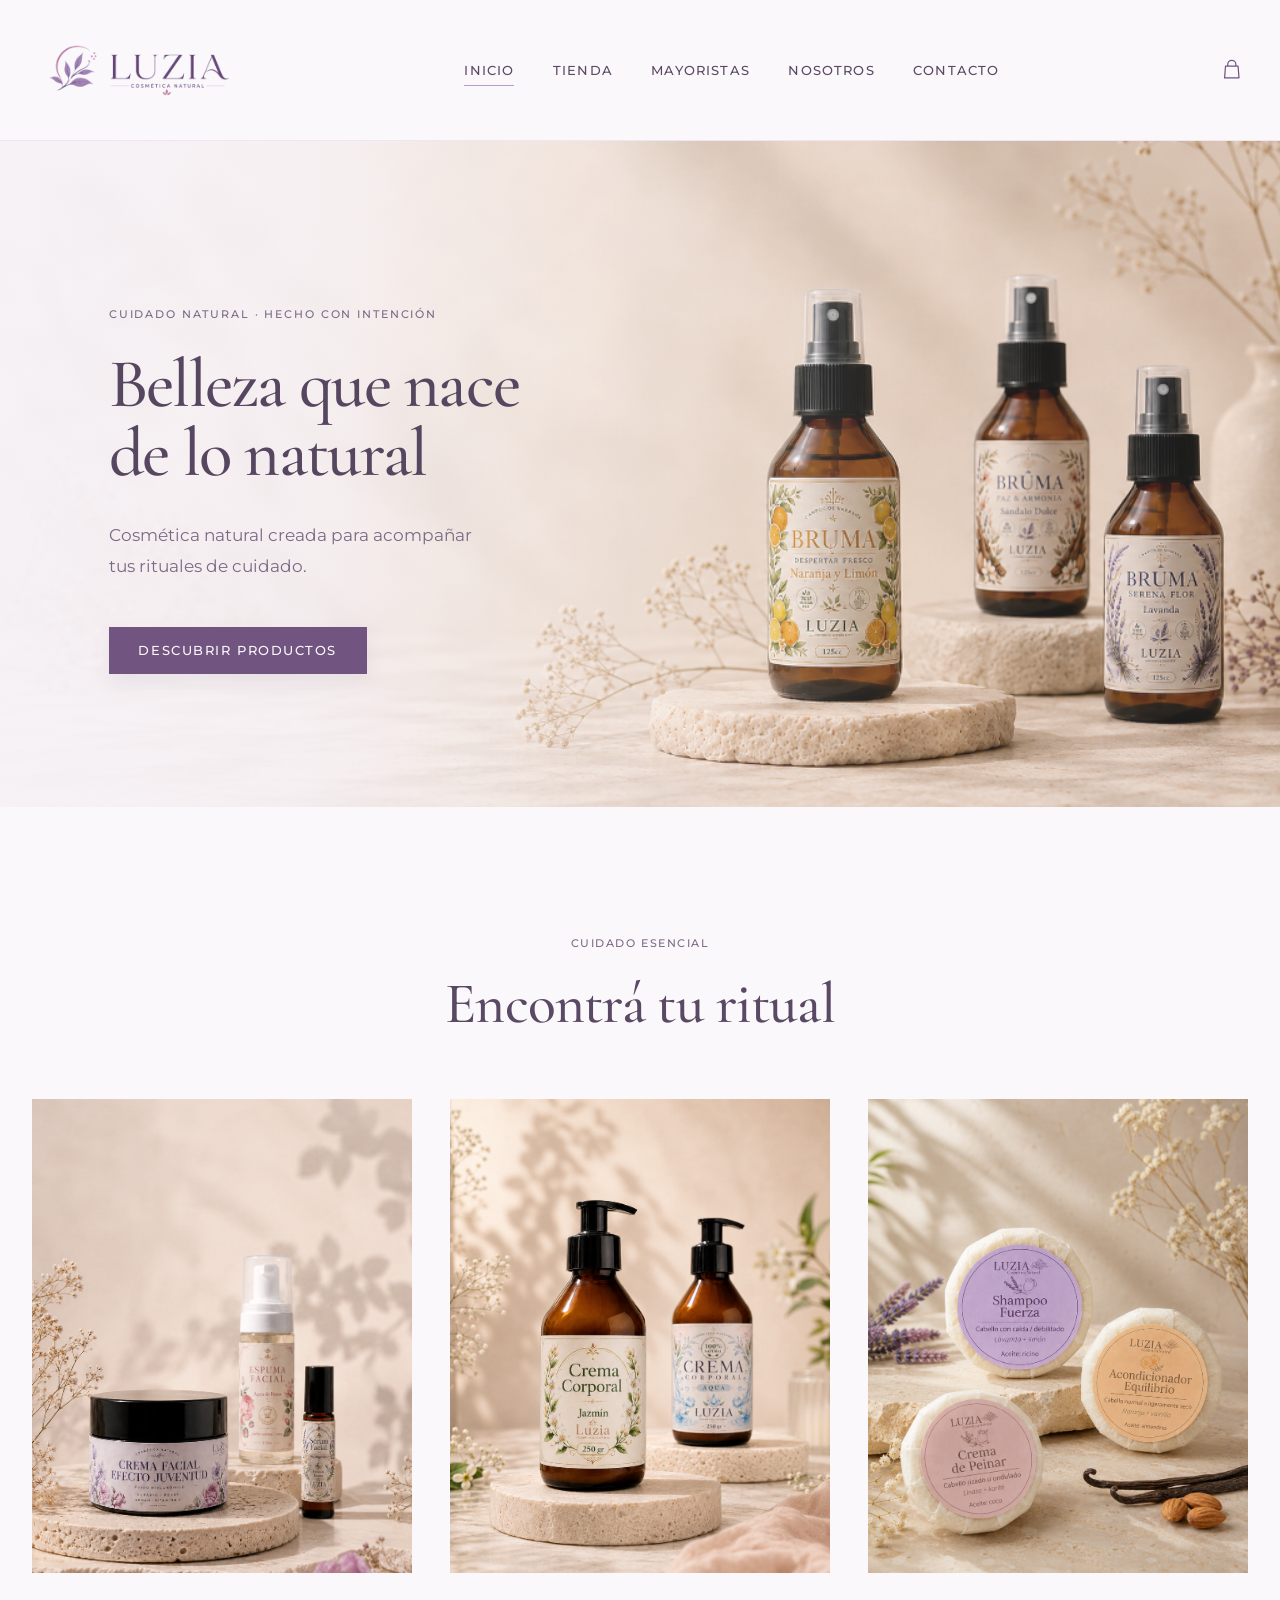
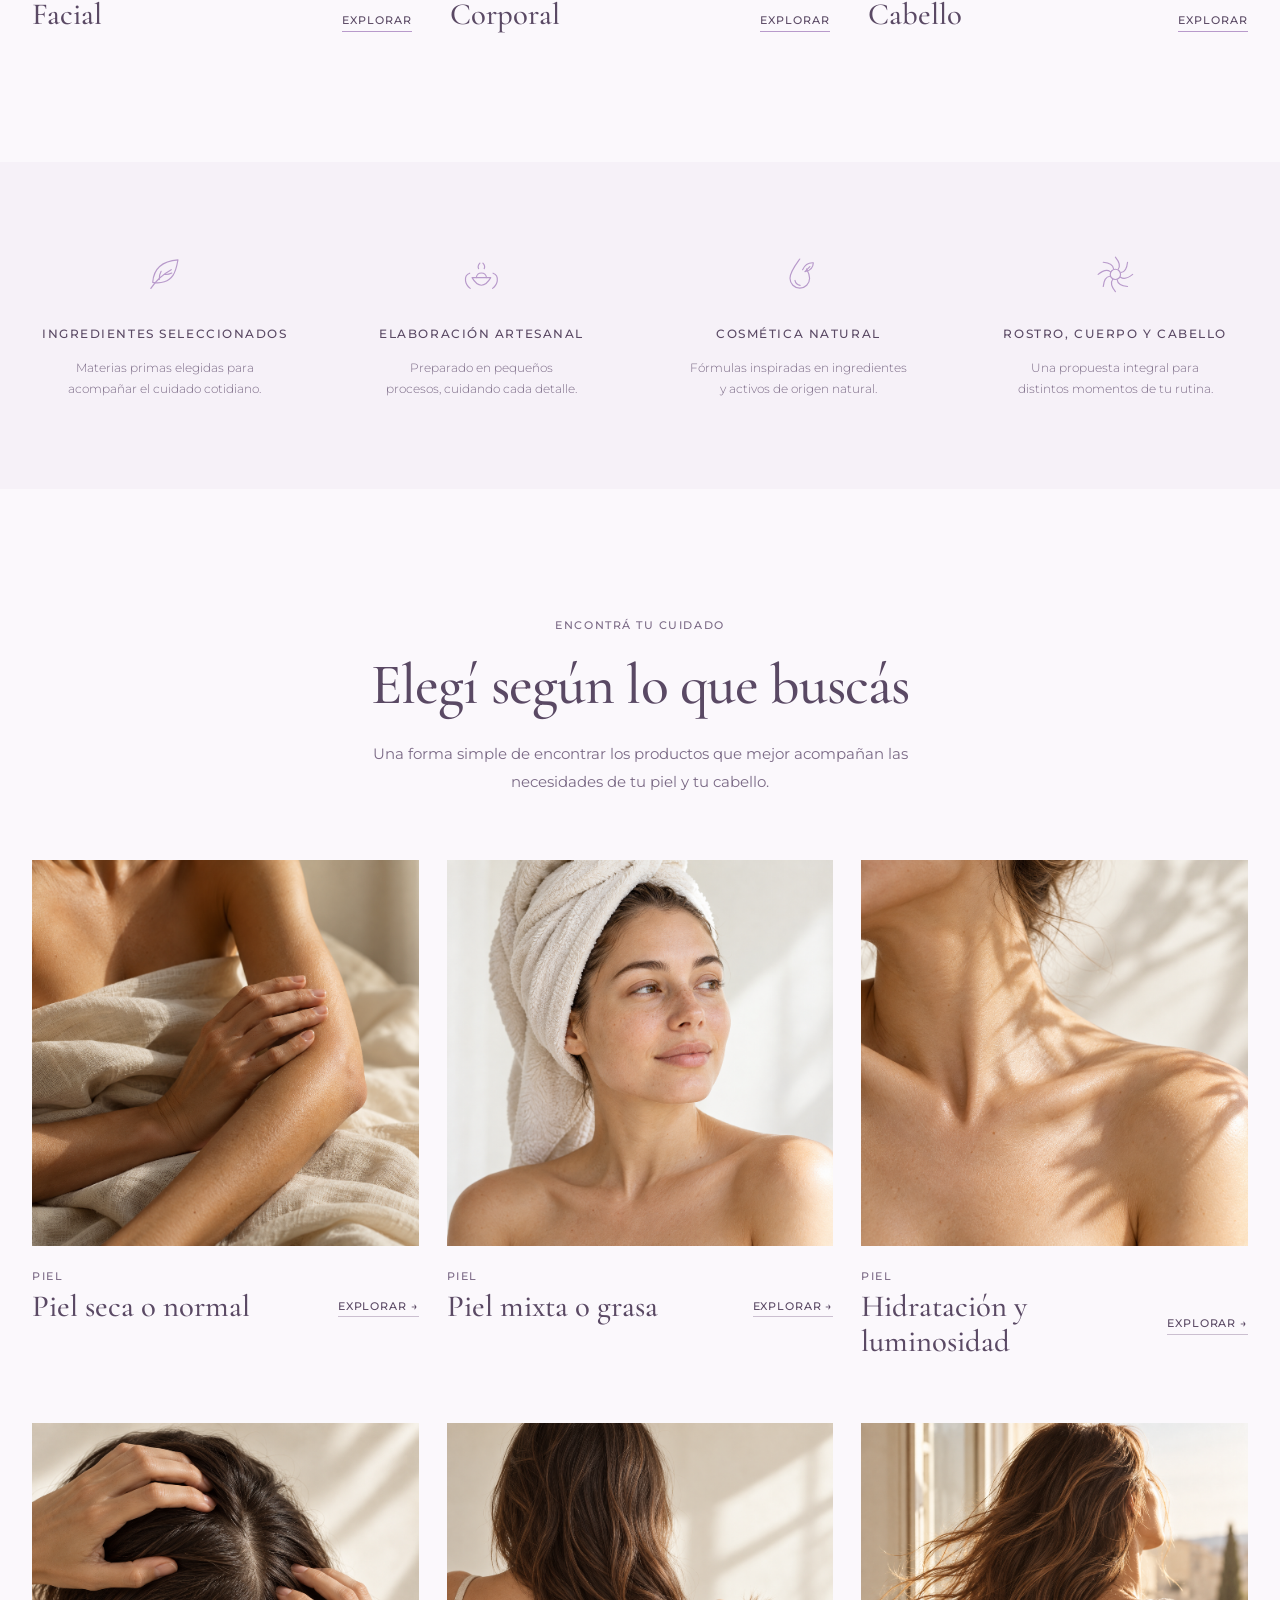
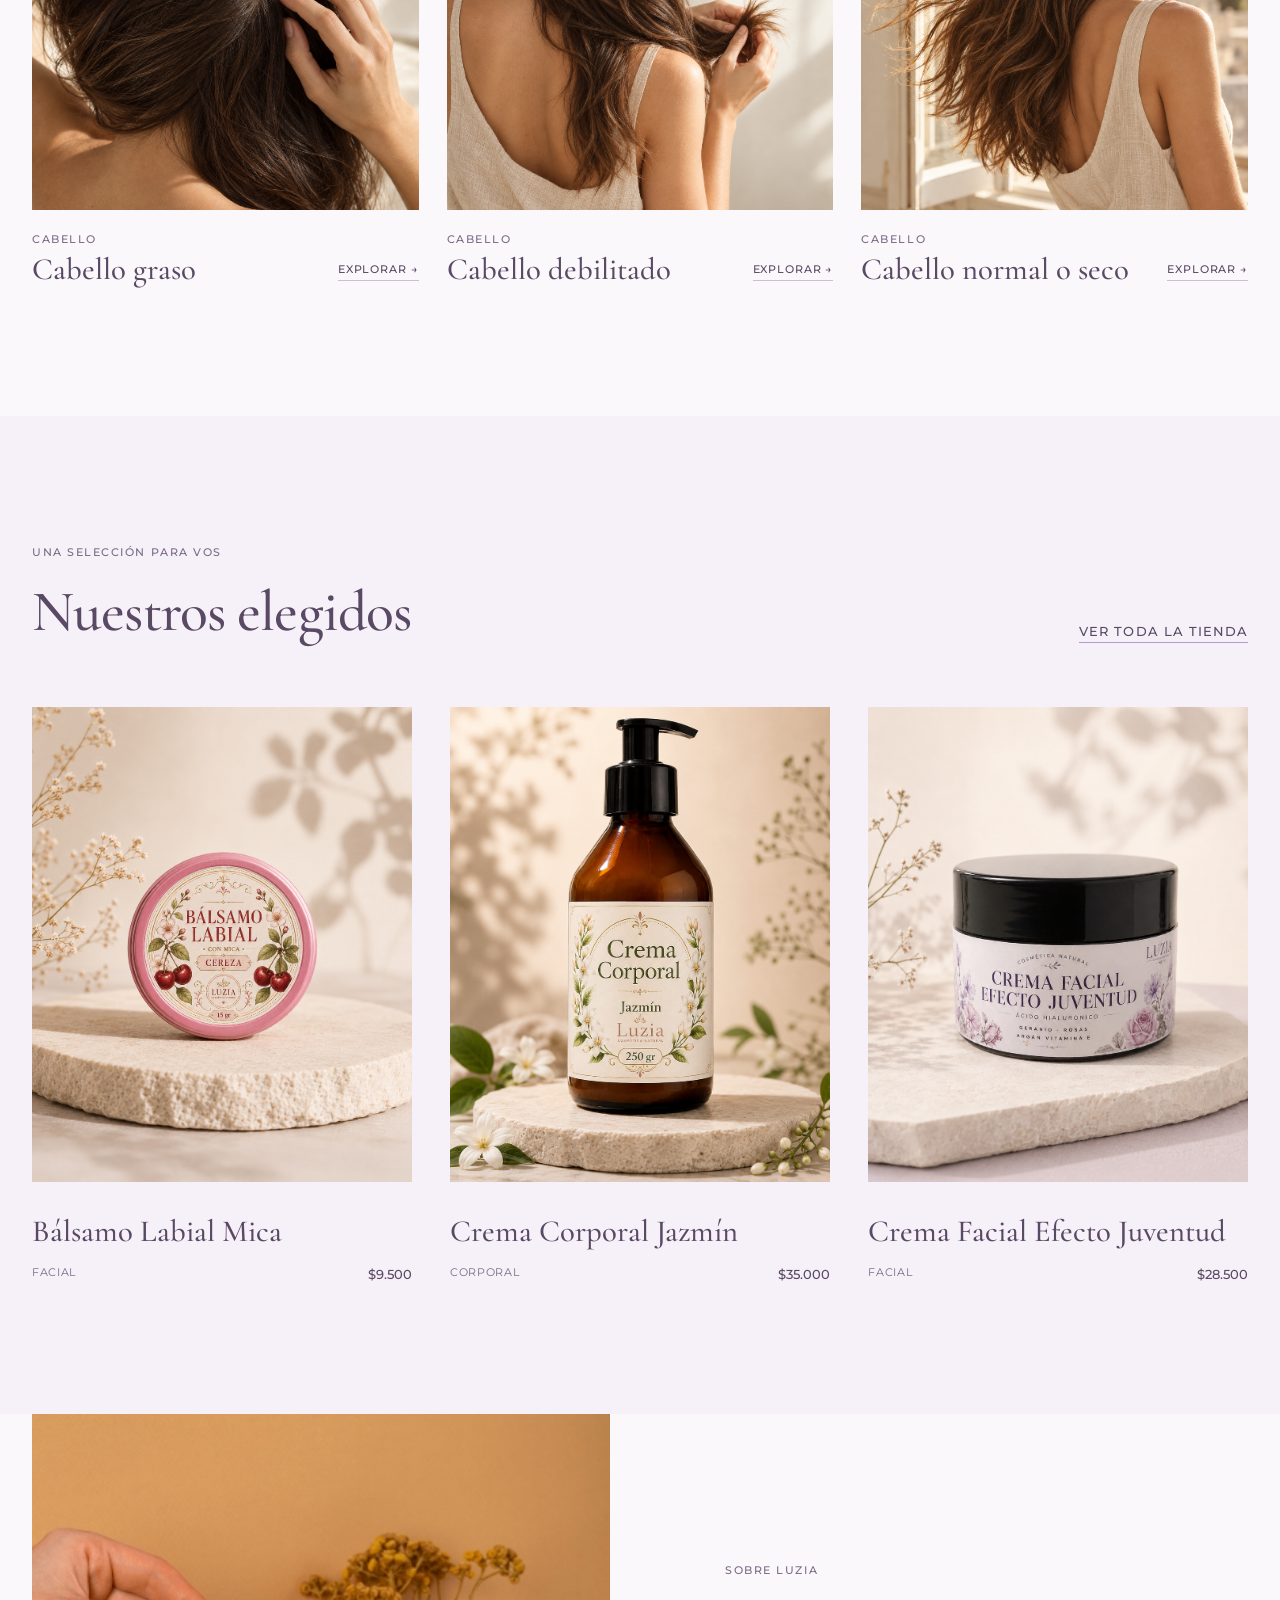
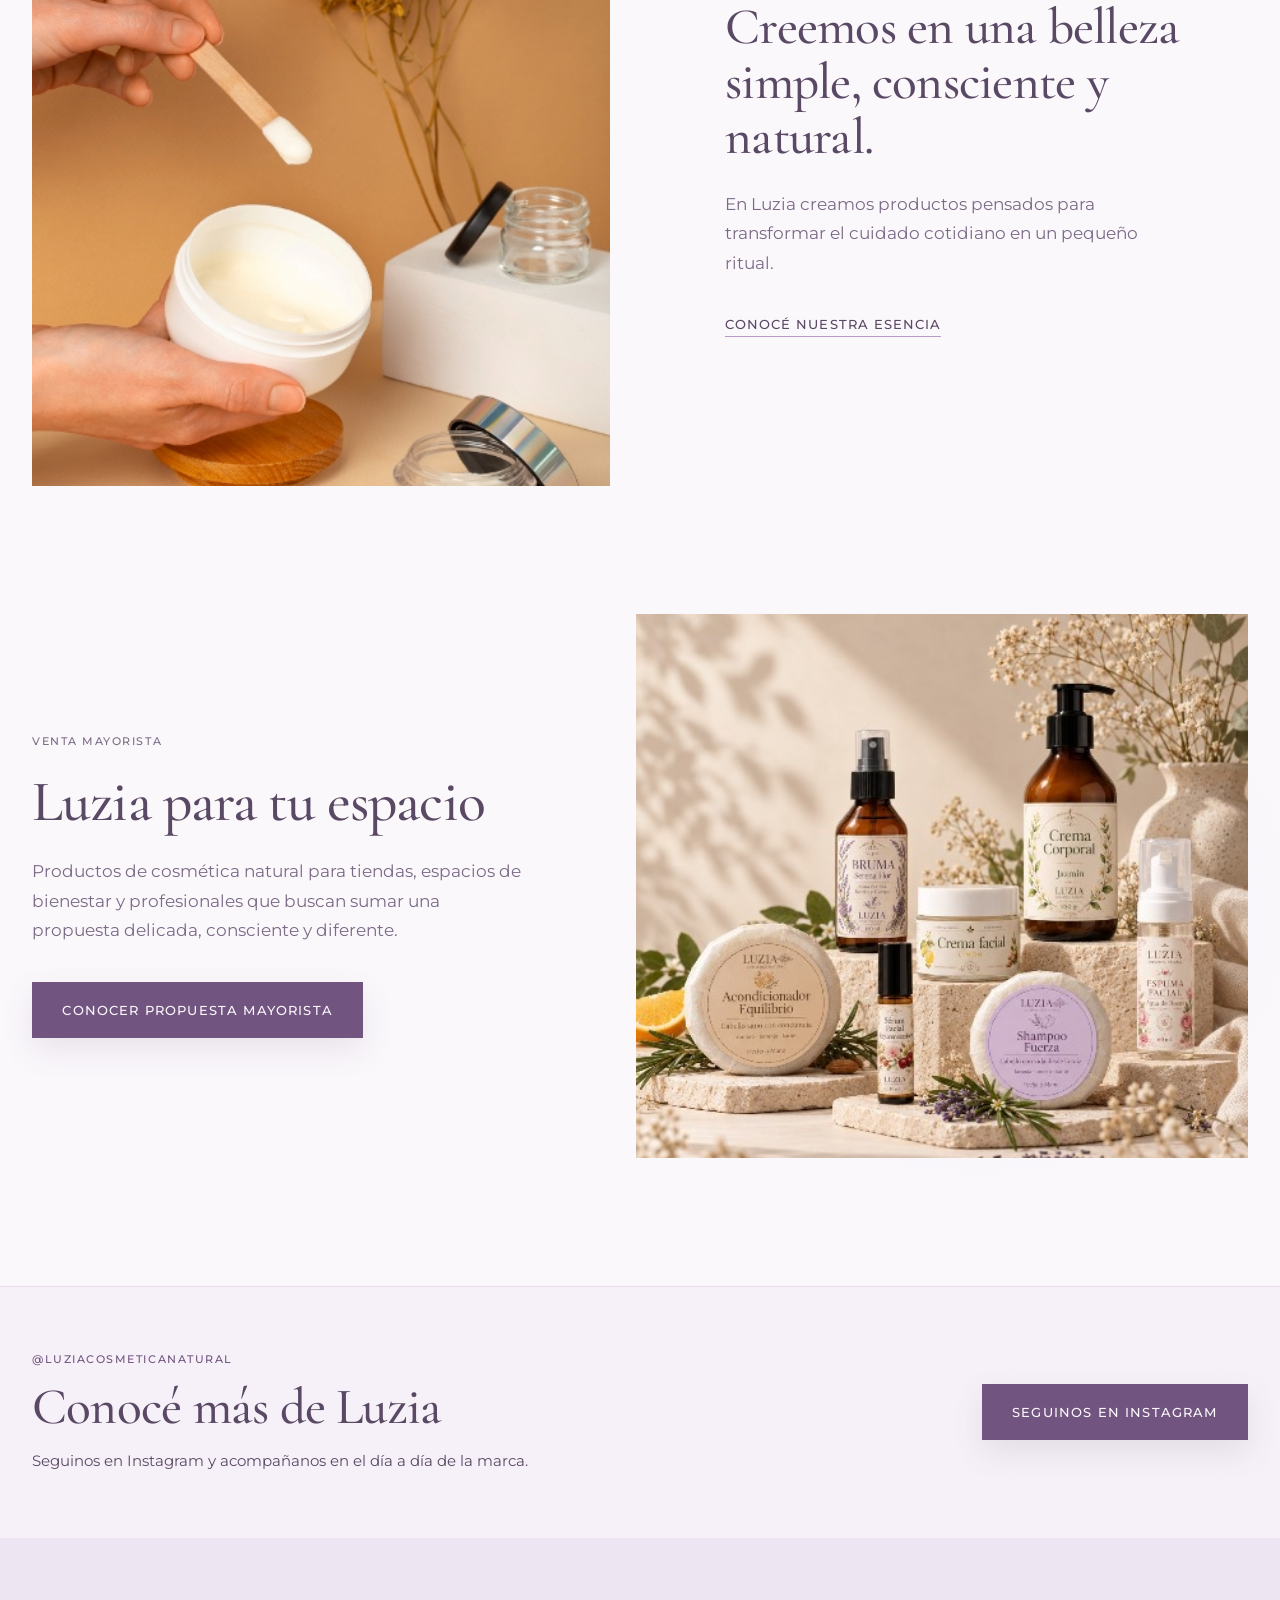
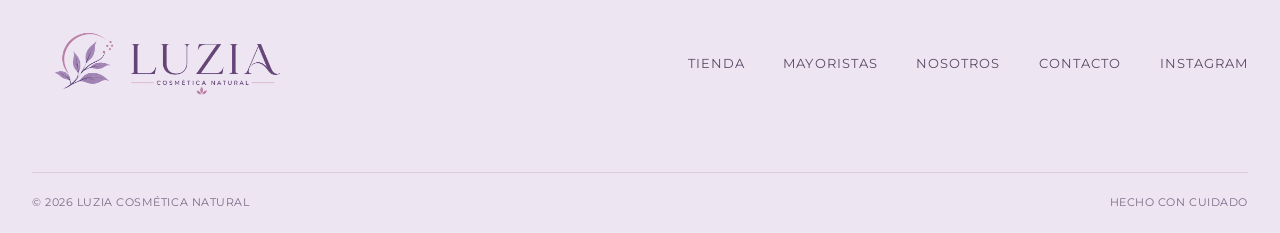
==== commit da6e94c8: "Usar nuevas imágenes editoriales en la Home" ====
--- a/index.html
+++ b/index.html
@@ -40,7 +40,7 @@
     <section class="hero" aria-labelledby="hero-title">
       <div class="hero__layout">
         <picture class="hero__visual">
-          <source media="(max-width: 48rem)" srcset="assets/images/hero-luzia-home.jpg" data-mobile-src="assets/images/hero-luzia-home-mobile.jpg">
+          <source media="(max-width: 48rem)" srcset="assets/images/hero-luzia-home-mobile.png" data-mobile-src="assets/images/hero-luzia-home-mobile.png">
           <img src="assets/images/hero-luzia-home.jpg" alt="Selección de productos Luzia Cosmética Natural">
         </picture>
         <div class="hero__content">
@@ -171,7 +171,7 @@
     <section class="story section" aria-labelledby="story-title">
       <div class="container story__layout">
         <div class="story__visual visual-placeholder visual-placeholder--story" role="img" aria-label="Espacio reservado para una fotografía del proceso artesanal de Luzia">
-          <img class="media-frame__image" src="assets/images/luzia-historia.jpg" alt="Historia y proceso artesanal de Luzia" hidden data-local-photo>
+          <img class="media-frame__image" src="assets/images/sobre-luzia-proceso.jpg" alt="Proceso artesanal de elaboración de cosmética natural Luzia" hidden data-local-photo>
           <span class="story__mark">L</span>
         </div>
         <div class="story__content">
--- a/css/responsive.css
+++ b/css/responsive.css
@@ -34,7 +34,7 @@
   .menu-toggle[aria-expanded="true"] .menu-toggle__lines { transform: rotate(45deg); }
   .menu-toggle[aria-expanded="true"] .menu-toggle__lines::before { transform: rotate(-90deg); }
   .site-nav { position: absolute; top: 100%; right: 0; left: 0; max-height: 0; overflow: hidden; background: var(--color-cream); visibility: hidden; transition: max-height .3s ease, visibility .3s; }
-  .site-nav.is-open { max-height: 22rem; visibility: visible; border-top: 1px solid var(--color-border); }
+  .site-nav.is-open { max-height: calc(100dvh - 6.75rem); overflow-y: auto; visibility: visible; border-top: 1px solid var(--color-border); }
   .site-nav__list { flex-direction: column; gap: 0; padding: 1.5rem 1.25rem 2rem; }
   .site-nav a { display: block; padding: .8rem 0; font-family: var(--font-serif); font-size: 1.6rem; letter-spacing: 0; text-transform: none; }
   .site-nav a::after { display: none; }
@@ -45,8 +45,8 @@
   .hero__text { max-width: 23rem; margin-bottom: 2.25rem; line-height: 1.75; }
   h1 { font-size: clamp(3.35rem, 16vw, 5.2rem); line-height: 1; }
   h2 { font-size: clamp(2.55rem, 12vw, 3.5rem); line-height: 1.08; }
-  .hero__visual { position: relative; grid-row: 2; width: 100%; aspect-ratio: 4 / 3; margin: 0; }
-  .hero__visual img { object-position: 61% center; }
+  .hero__visual { position: relative; grid-row: 2; width: 100%; aspect-ratio: 4 / 3; margin: 0; overflow: hidden; }
+  .hero__visual img { object-position: 82% center; transform: scale(1.32); transform-origin: 82% 52%; }
   .category-grid { grid-template-columns: 1fr; gap: 3.5rem; }
   .section-heading--split { display: block; }
   .section-heading--split .text-link { margin-top: 1rem; }
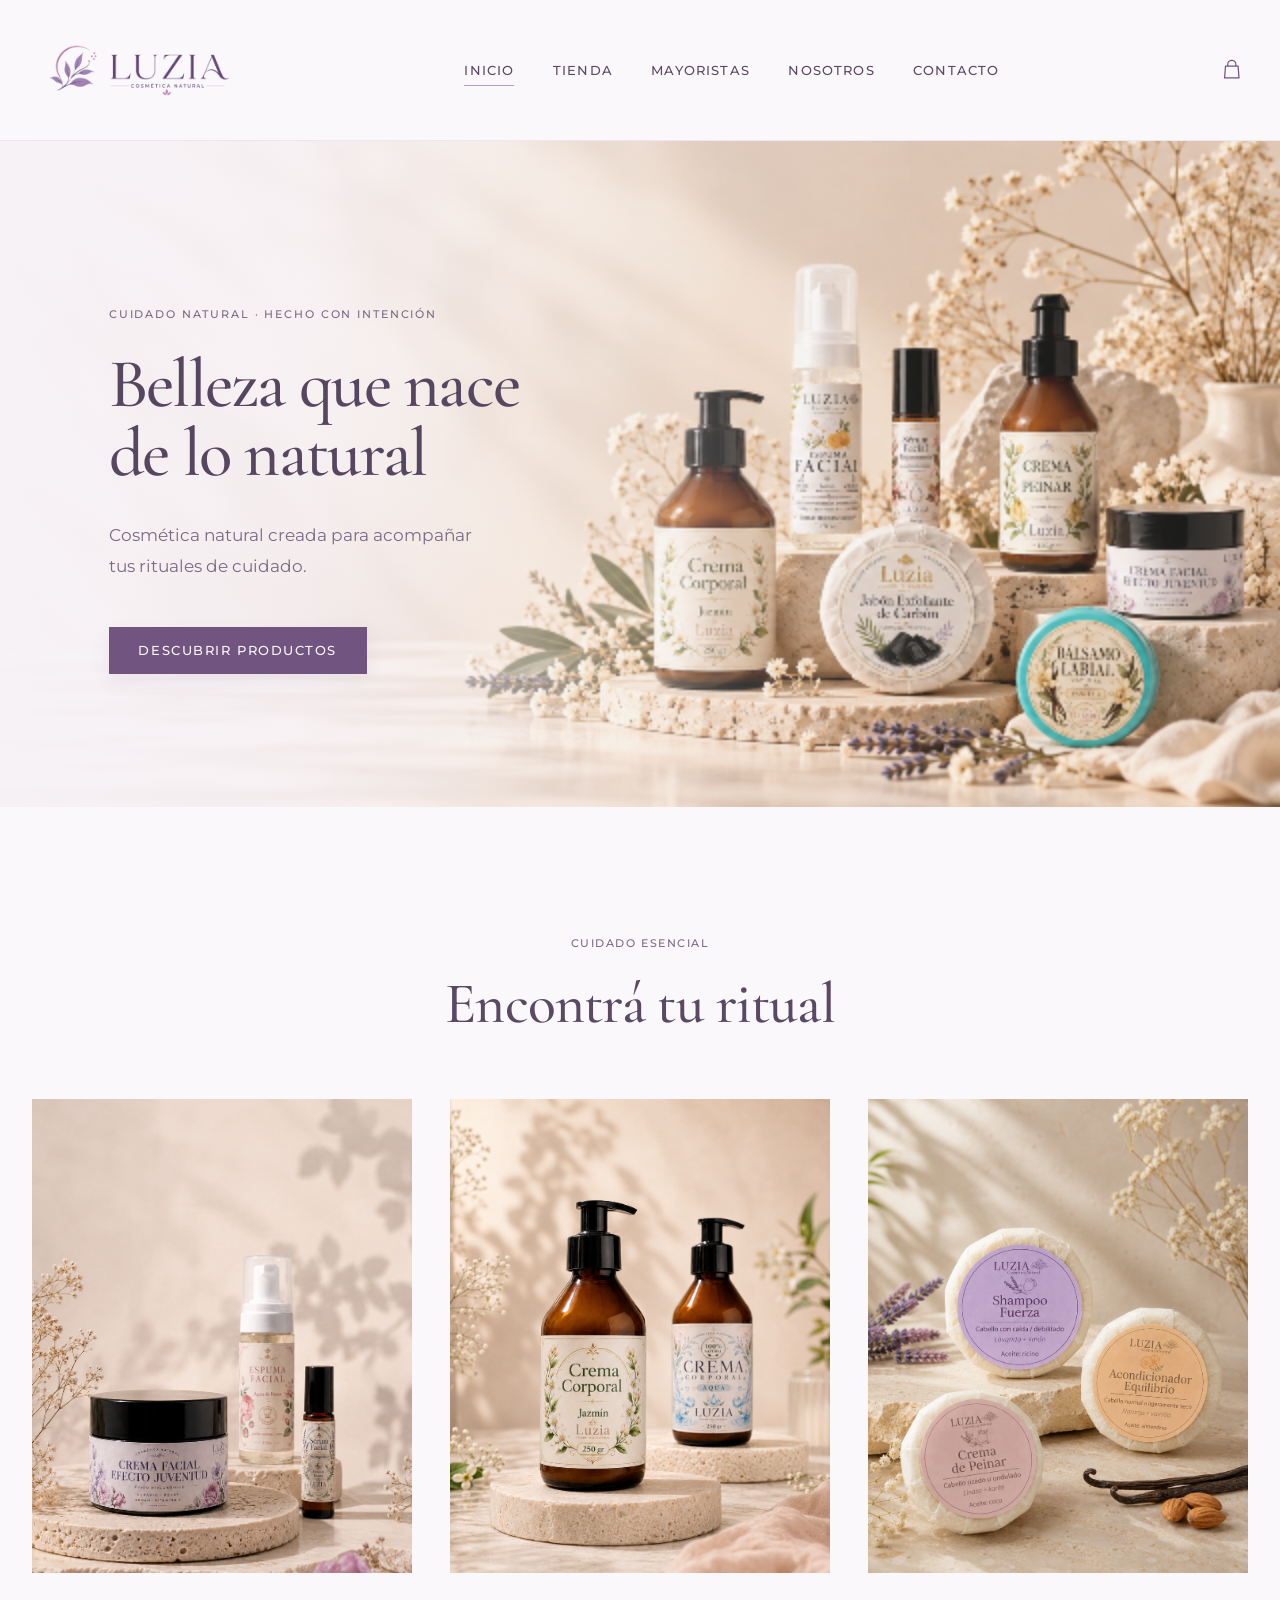
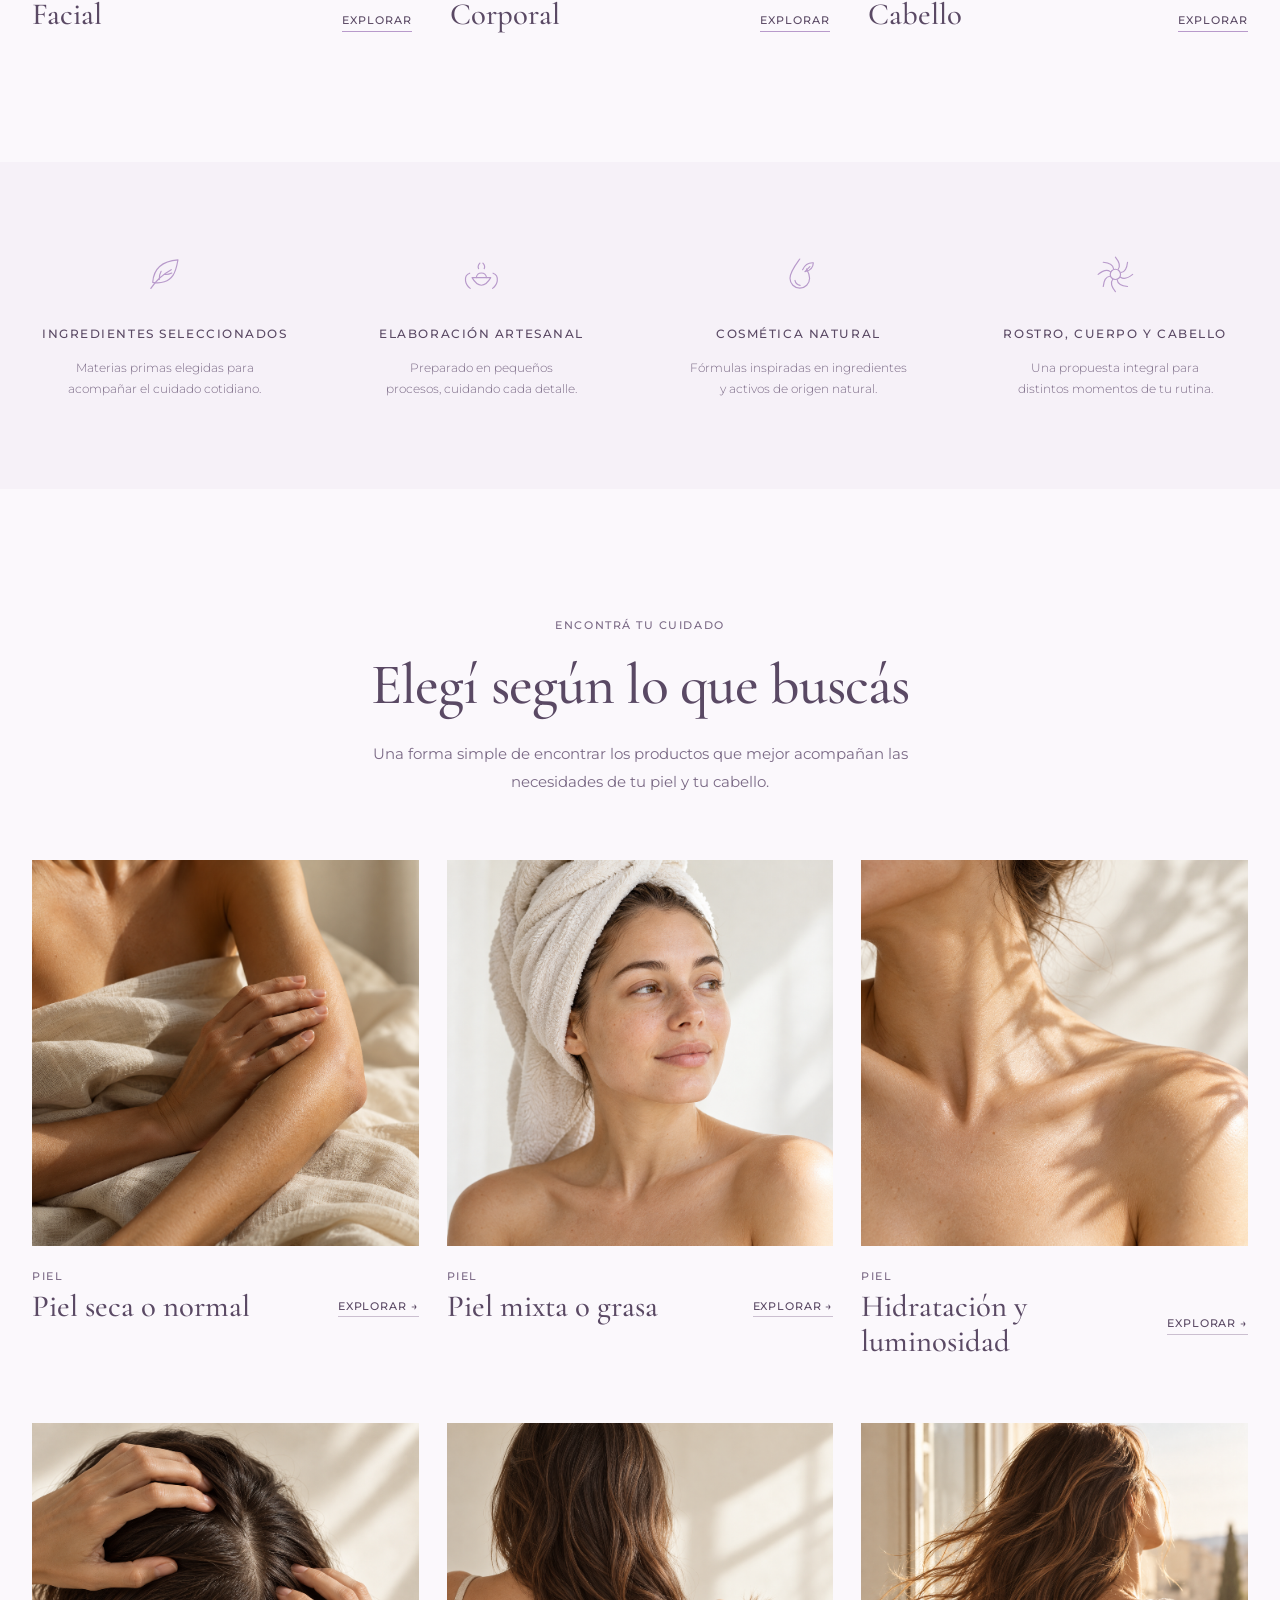
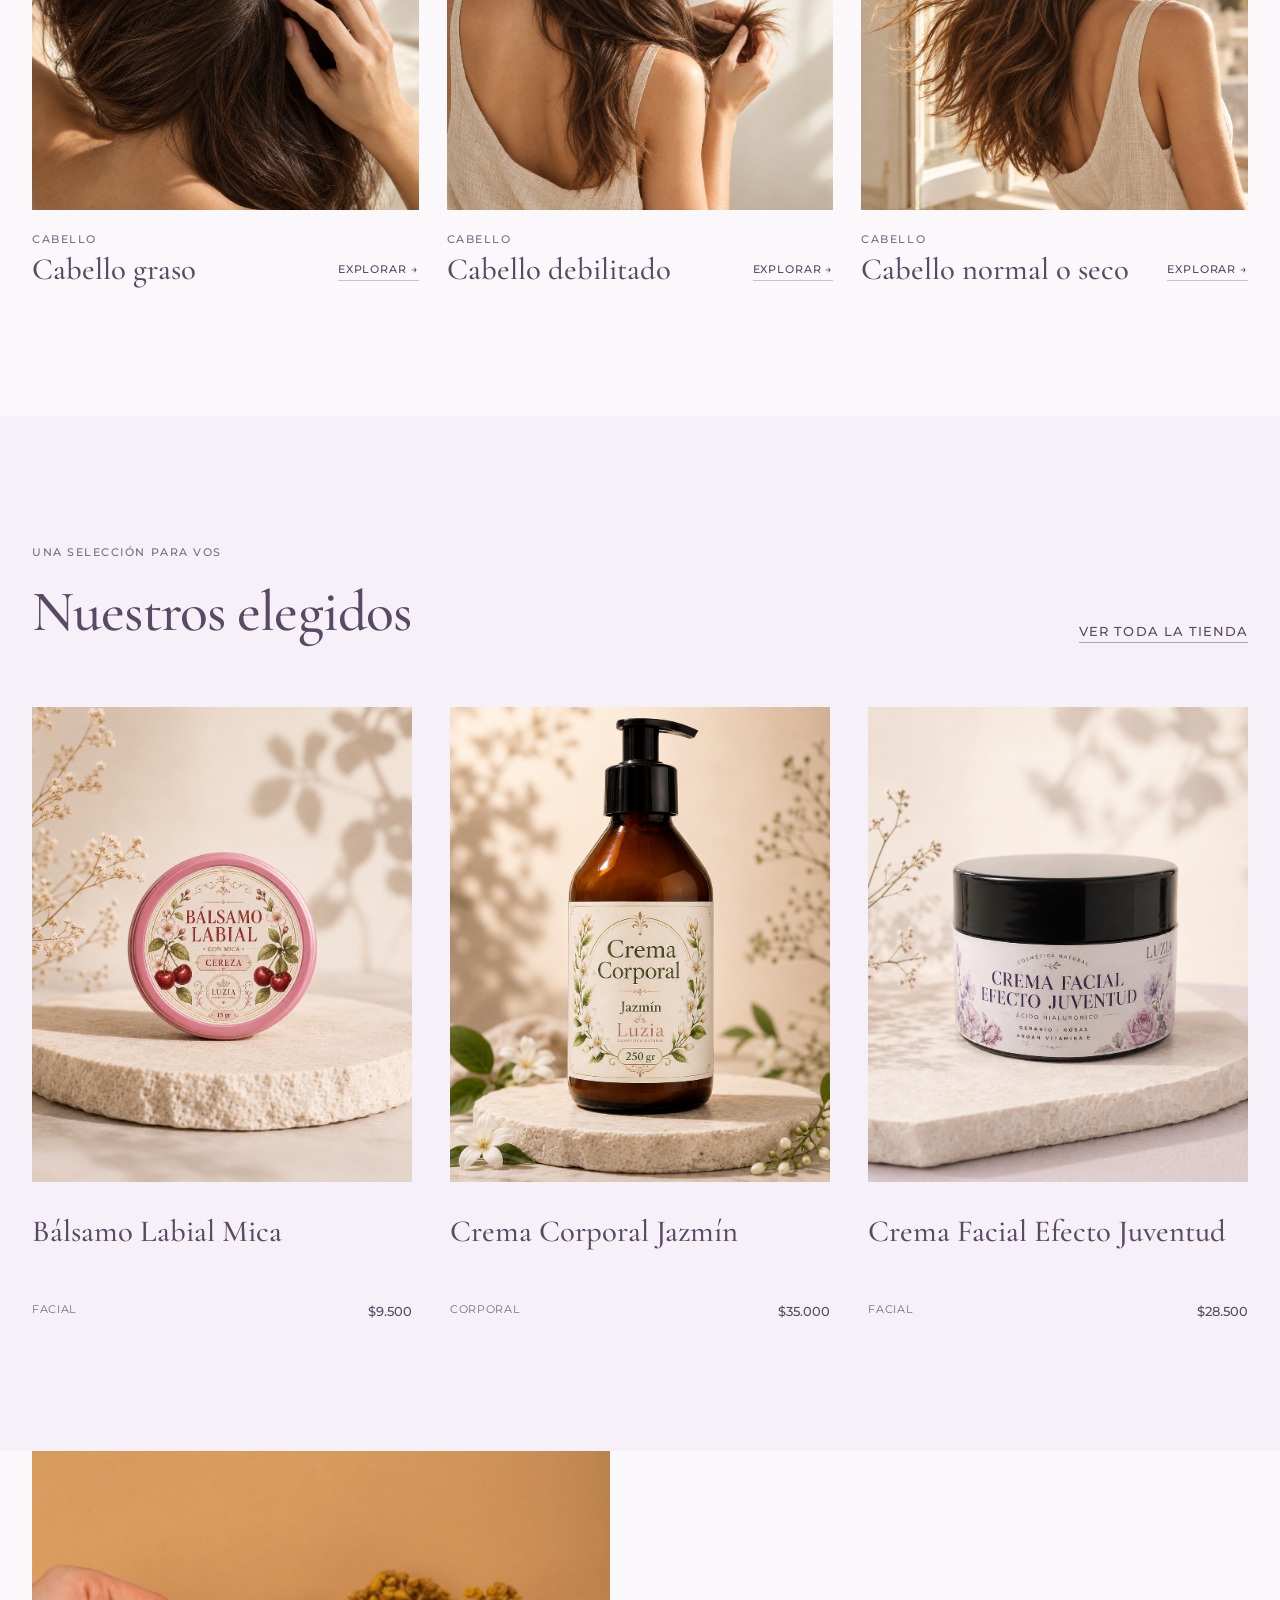
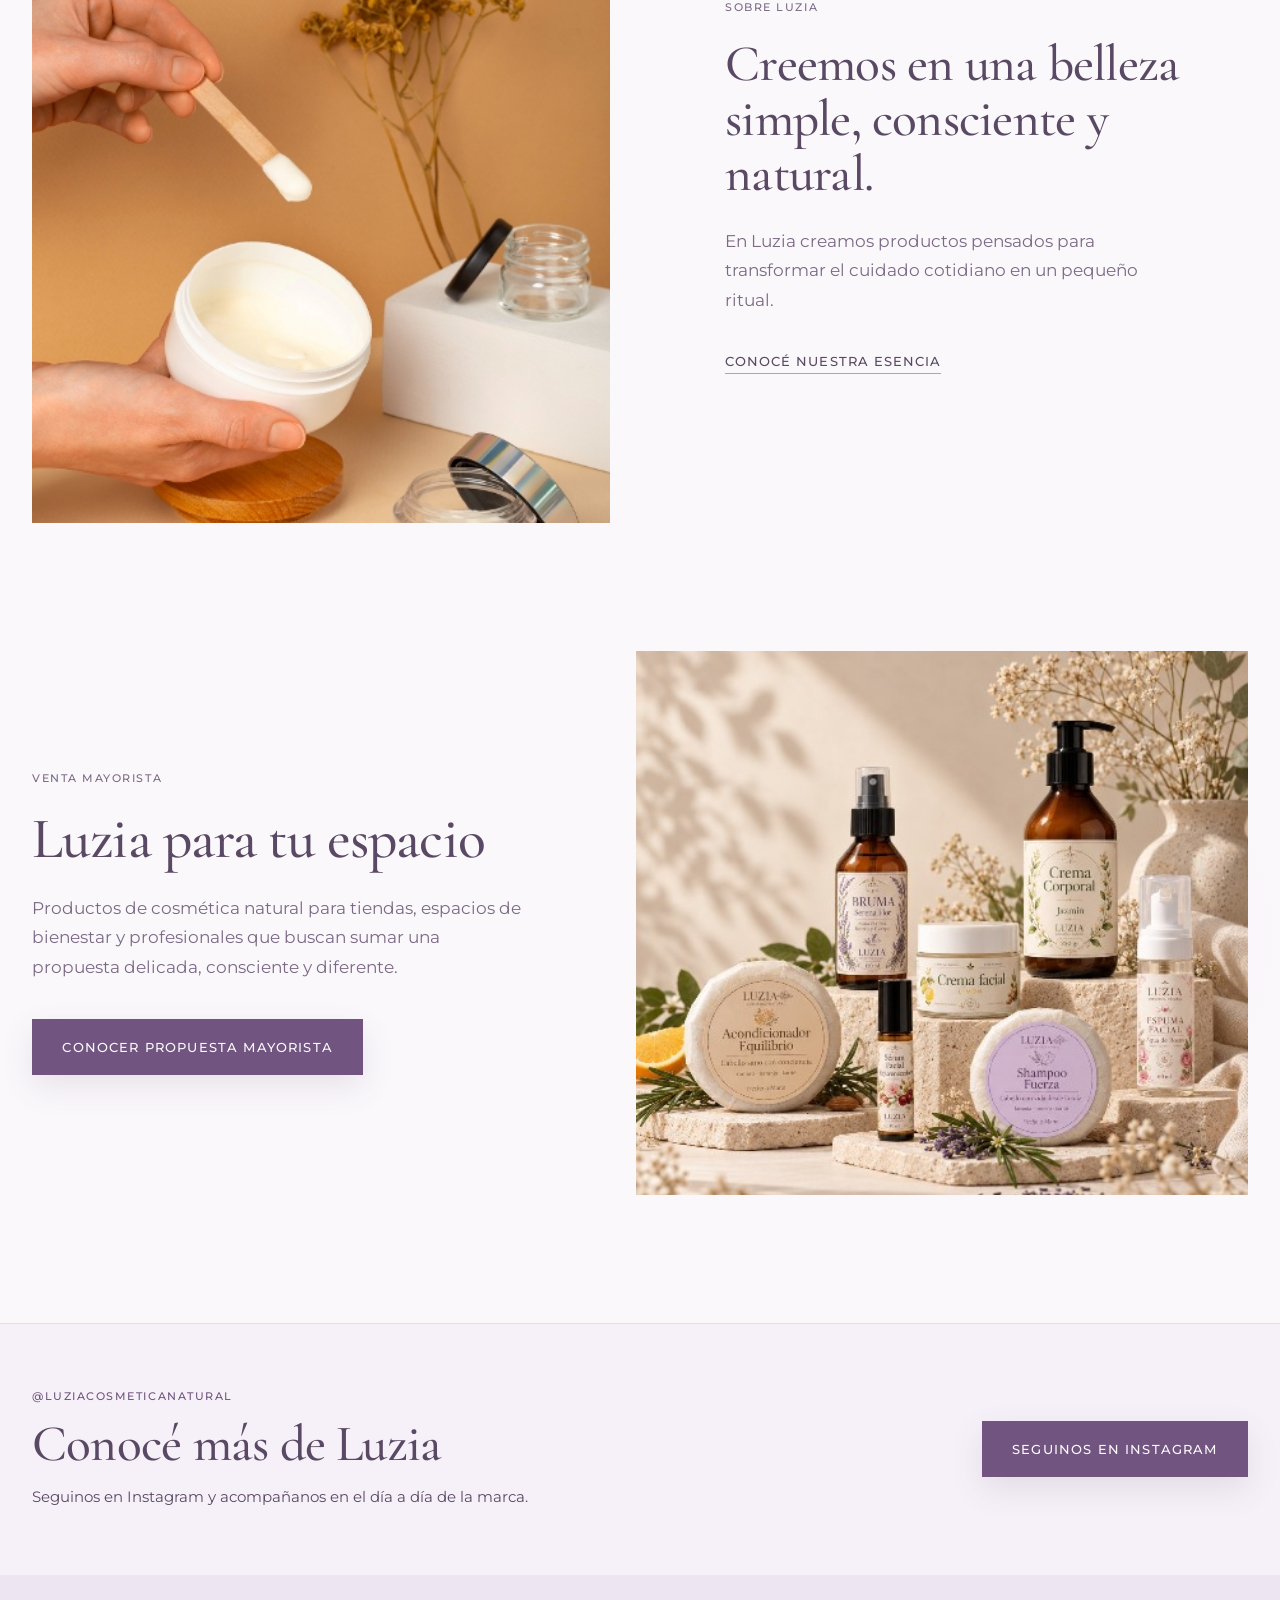
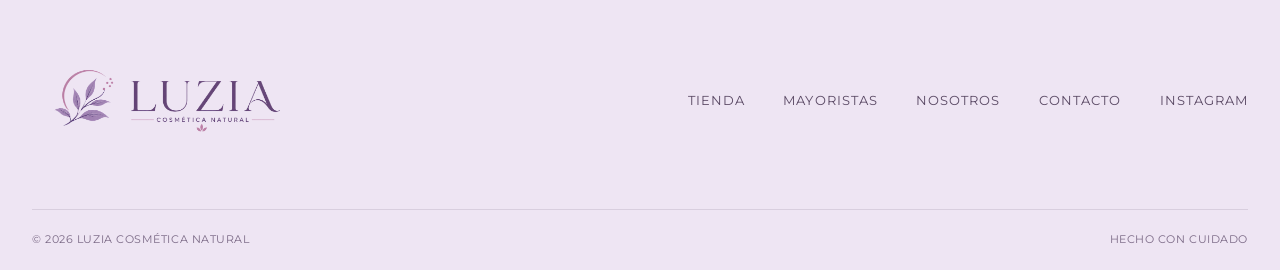
==== commit 72a57db2: "Actualizar hero desktop de Luzia" ====
--- a/index.html
+++ b/index.html
@@ -41,7 +41,7 @@
       <div class="hero__layout">
         <picture class="hero__visual">
           <source media="(max-width: 48rem)" srcset="assets/images/hero-luzia-home-mobile.png" data-mobile-src="assets/images/hero-luzia-home-mobile.png">
-          <img src="assets/images/hero-luzia-home.jpg" alt="Selección de productos Luzia Cosmética Natural">
+          <img src="assets/images/hero-luzia-home-v2.png" alt="Selección de productos Luzia Cosmética Natural">
         </picture>
         <div class="hero__content">
           <p class="eyebrow">Cuidado natural · Hecho con intención</p>
--- a/css/styles.css
+++ b/css/styles.css
@@ -90,17 +90,23 @@
 
 .featured { background: var(--color-ivory); }
 .product-grid { display: grid; grid-template-columns: repeat(3, minmax(0, 1fr)); gap: clamp(1.5rem, 3vw, 3.25rem); }
-.product-card { min-width: 0; opacity: 0; transform: translateY(12px); transition: opacity 700ms ease var(--reveal-delay, 0ms), transform 700ms cubic-bezier(.22,.61,.36,1) var(--reveal-delay, 0ms); }
+.product-card { display: flex; min-width: 0; height: 100%; flex-direction: column; opacity: 0; transform: translateY(12px); transition: opacity 700ms ease var(--reveal-delay, 0ms), transform 700ms cubic-bezier(.22,.61,.36,1) var(--reveal-delay, 0ms); }
 .product-card.is-visible { opacity: 1; transform: translateY(0); }
-.product-card__link { display: block; color: inherit; text-decoration: none; }
+.product-card__link { display: flex; flex: 1; flex-direction: column; color: inherit; text-decoration: none; }
 .product-card__link:focus-visible { outline: 1px solid var(--color-primary-deep); outline-offset: .45rem; }
 .product-card__visual { position: relative; display: grid; aspect-ratio: 4 / 5; margin-bottom: clamp(1.5rem, 2.5vw, 2rem); place-items: center; overflow: hidden; }
 .product-card__shape { display: block; width: 24%; height: 43%; border: 1px solid rgba(90,73,100,.08); border-radius: 5rem 5rem .4rem .4rem; background: rgba(251,248,252,.68); box-shadow: 0 1rem 2rem rgba(90,73,100,.08); }
 .product-card__shape::after { display: block; width: 72%; height: 20%; margin: 56% auto 0; background: rgba(184,154,203,.48); content: ""; }
-.product-card h3 { margin: 0 0 .75rem; font-size: var(--heading-sm); line-height: 1.2; }
-.product-card__meta { display: flex; align-items: start; justify-content: space-between; gap: 1rem; }
+.product-card h3 { min-height: 2.4em; margin: 0 0 .75rem; font-size: var(--heading-sm); line-height: 1.2; }
+.product-card__meta { display: flex; min-height: 1.3rem; align-items: start; justify-content: space-between; gap: 1rem; }
 .product-card__category { margin: 0; color: var(--color-taupe); font-size: var(--text-xs); letter-spacing: .06em; text-transform: uppercase; }
 .product-card__price { margin: 0; font-size: var(--text-sm); font-weight: 500; white-space: nowrap; }
+.product-card__actions { display: flex; margin-top: 1.15rem; }
+.product-card__add { width: 11.25rem; min-height: 2.7rem; padding: .68rem 1rem; border: 1px solid rgba(113,84,127,.42); background: transparent; color: var(--color-primary-deep); cursor: pointer; font-family: var(--font-sans); font-size: .66rem; font-weight: 500; letter-spacing: .1em; text-align: center; text-transform: uppercase; transition: background .22s ease, color .22s ease, border-color .22s ease, transform .18s ease; }
+.product-card__add:hover { border-color: var(--color-primary-deep); background: var(--color-primary-deep); color: var(--color-cream); }
+.product-card__add:focus-visible { outline: 2px solid var(--color-primary-deep); outline-offset: 3px; }
+.product-card__add:active { transform: translateY(1px); }
+.product-card__add.is-added, .product-card__add:disabled { border-color: var(--color-primary); background: var(--color-lilac); color: var(--color-primary-deep); cursor: default; }
 .product-card__overlay { position: absolute; z-index: 3; inset: 0; display: flex; align-items: flex-end; padding: clamp(1.35rem, 2.5vw, 2rem); background: linear-gradient(to bottom, rgba(247,243,248,0) 0%, rgba(247,243,248,0) 52%, rgba(247,243,248,.025) 60%, rgba(247,243,248,.09) 68%, rgba(248,244,249,.3) 80%, rgba(248,244,249,.72) 100%); opacity: 0; pointer-events: none; transition: opacity 720ms cubic-bezier(.22,.61,.36,1); }
 .product-card__overlay-content { width: 100%; color: var(--color-primary-deep); opacity: 0; transform: translateY(8px); transition: opacity 620ms ease 110ms, transform 680ms cubic-bezier(.22,.61,.36,1) 110ms; }
 .product-card__description { display: -webkit-box; margin: 0 0 .75rem; overflow: hidden; color: #685873; font-family: var(--font-sans); font-size: clamp(.72rem, 1vw, .8rem); line-height: 1.65; -webkit-box-orient: vertical; -webkit-line-clamp: 2; }
--- a/css/responsive.css
+++ b/css/responsive.css
@@ -45,8 +45,8 @@
   .hero__text { max-width: 23rem; margin-bottom: 2.25rem; line-height: 1.75; }
   h1 { font-size: clamp(3.35rem, 16vw, 5.2rem); line-height: 1; }
   h2 { font-size: clamp(2.55rem, 12vw, 3.5rem); line-height: 1.08; }
-  .hero__visual { position: relative; grid-row: 2; width: 100%; aspect-ratio: 4 / 3; margin: 0; overflow: hidden; }
-  .hero__visual img { object-position: 82% center; transform: scale(1.32); transform-origin: 82% 52%; }
+  .hero__visual { position: relative; grid-row: 2; width: 100%; aspect-ratio: 4 / 5; margin: 0; overflow: hidden; }
+  .hero__visual img { object-position: center; transform: none; }
   .category-grid { grid-template-columns: 1fr; gap: 3.5rem; }
   .section-heading--split { display: block; }
   .section-heading--split .text-link { margin-top: 1rem; }
@@ -70,6 +70,8 @@
   .shop-collection__heading h2 { font-size: clamp(2.55rem, 12vw, 3.5rem); }
   .shop-page .product-card__visual { aspect-ratio: 4 / 5; }
   .shop-page .product-card__overlay { display: none; }
+  .shop-page .product-card h3 { min-height: 0; }
+  .shop-page .product-card__add { width: 100%; min-height: 3.1rem; }
   .shop-by-need__grid { gap: 3rem 1rem; }
   .need-card__content { grid-template-columns: 1fr; padding-top: 1rem; }
   .need-card__title { font-size: clamp(1.45rem, 5vw, 1.85rem); }
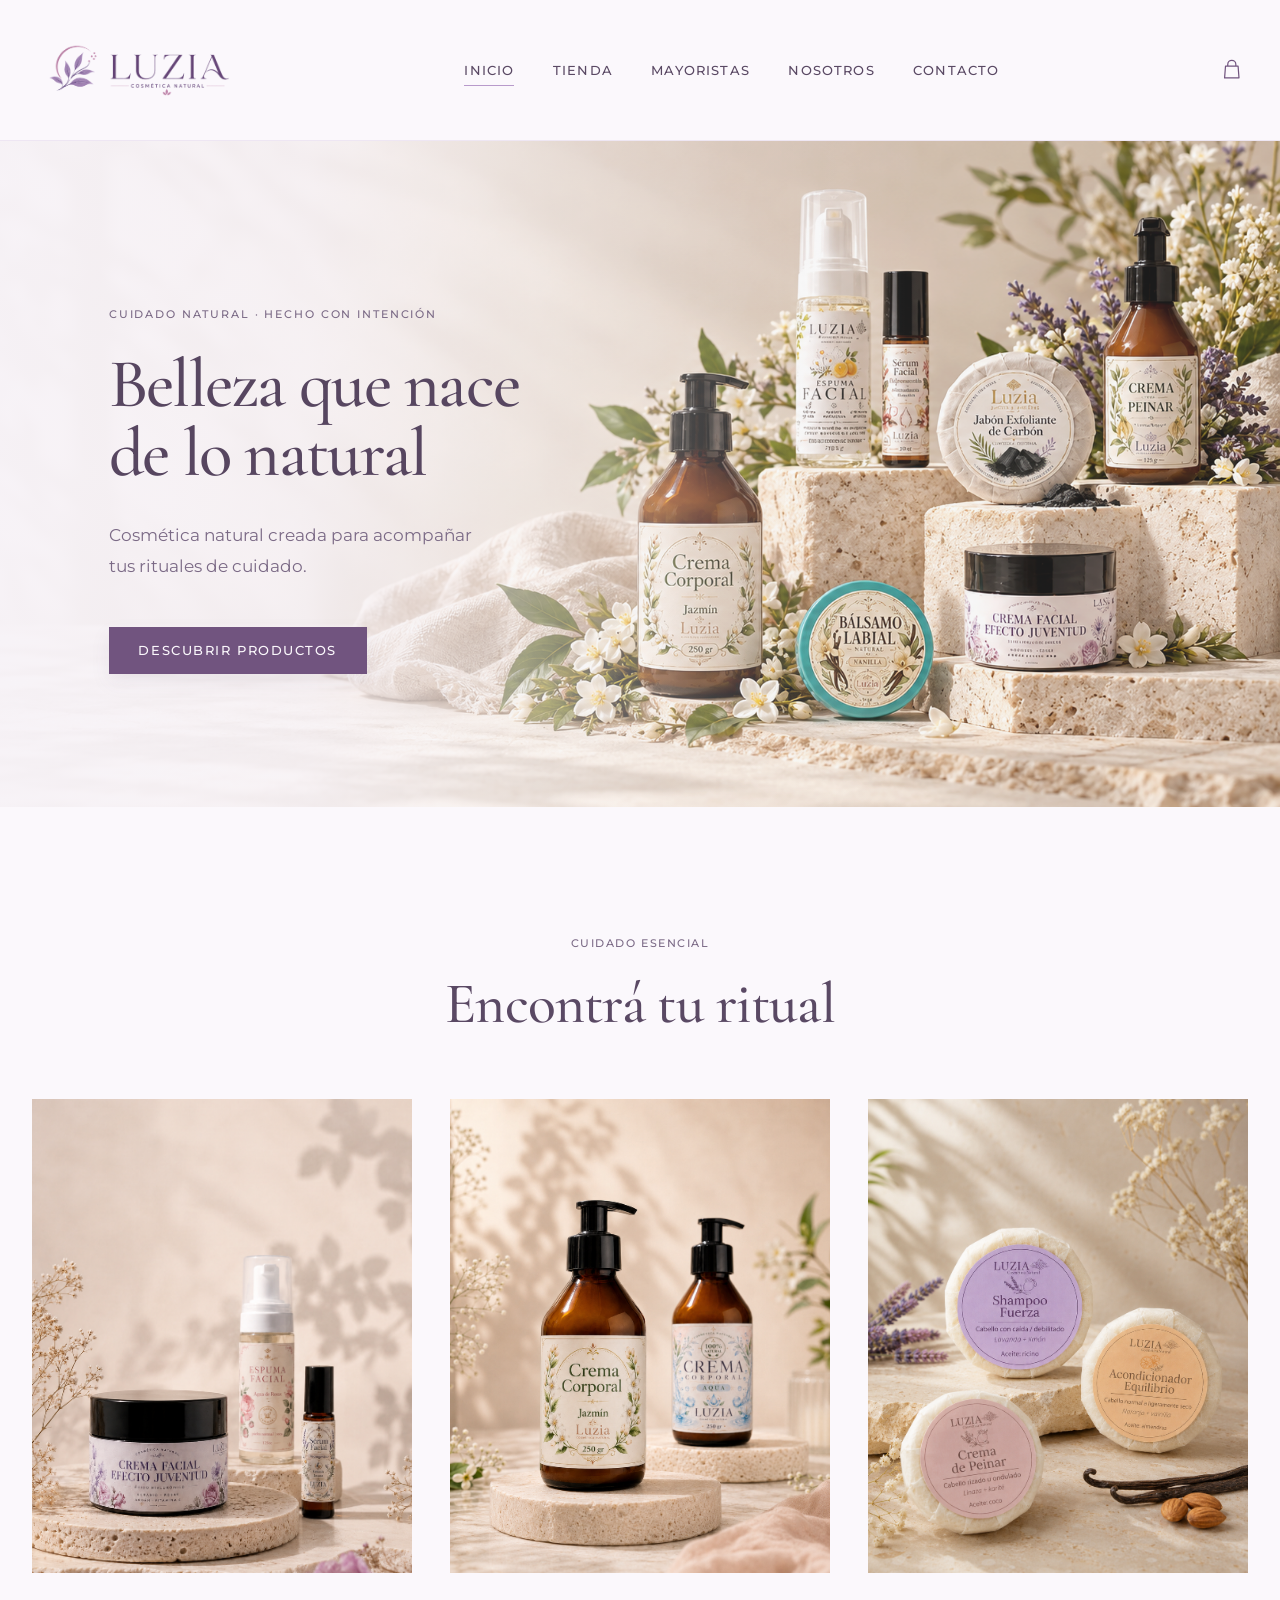
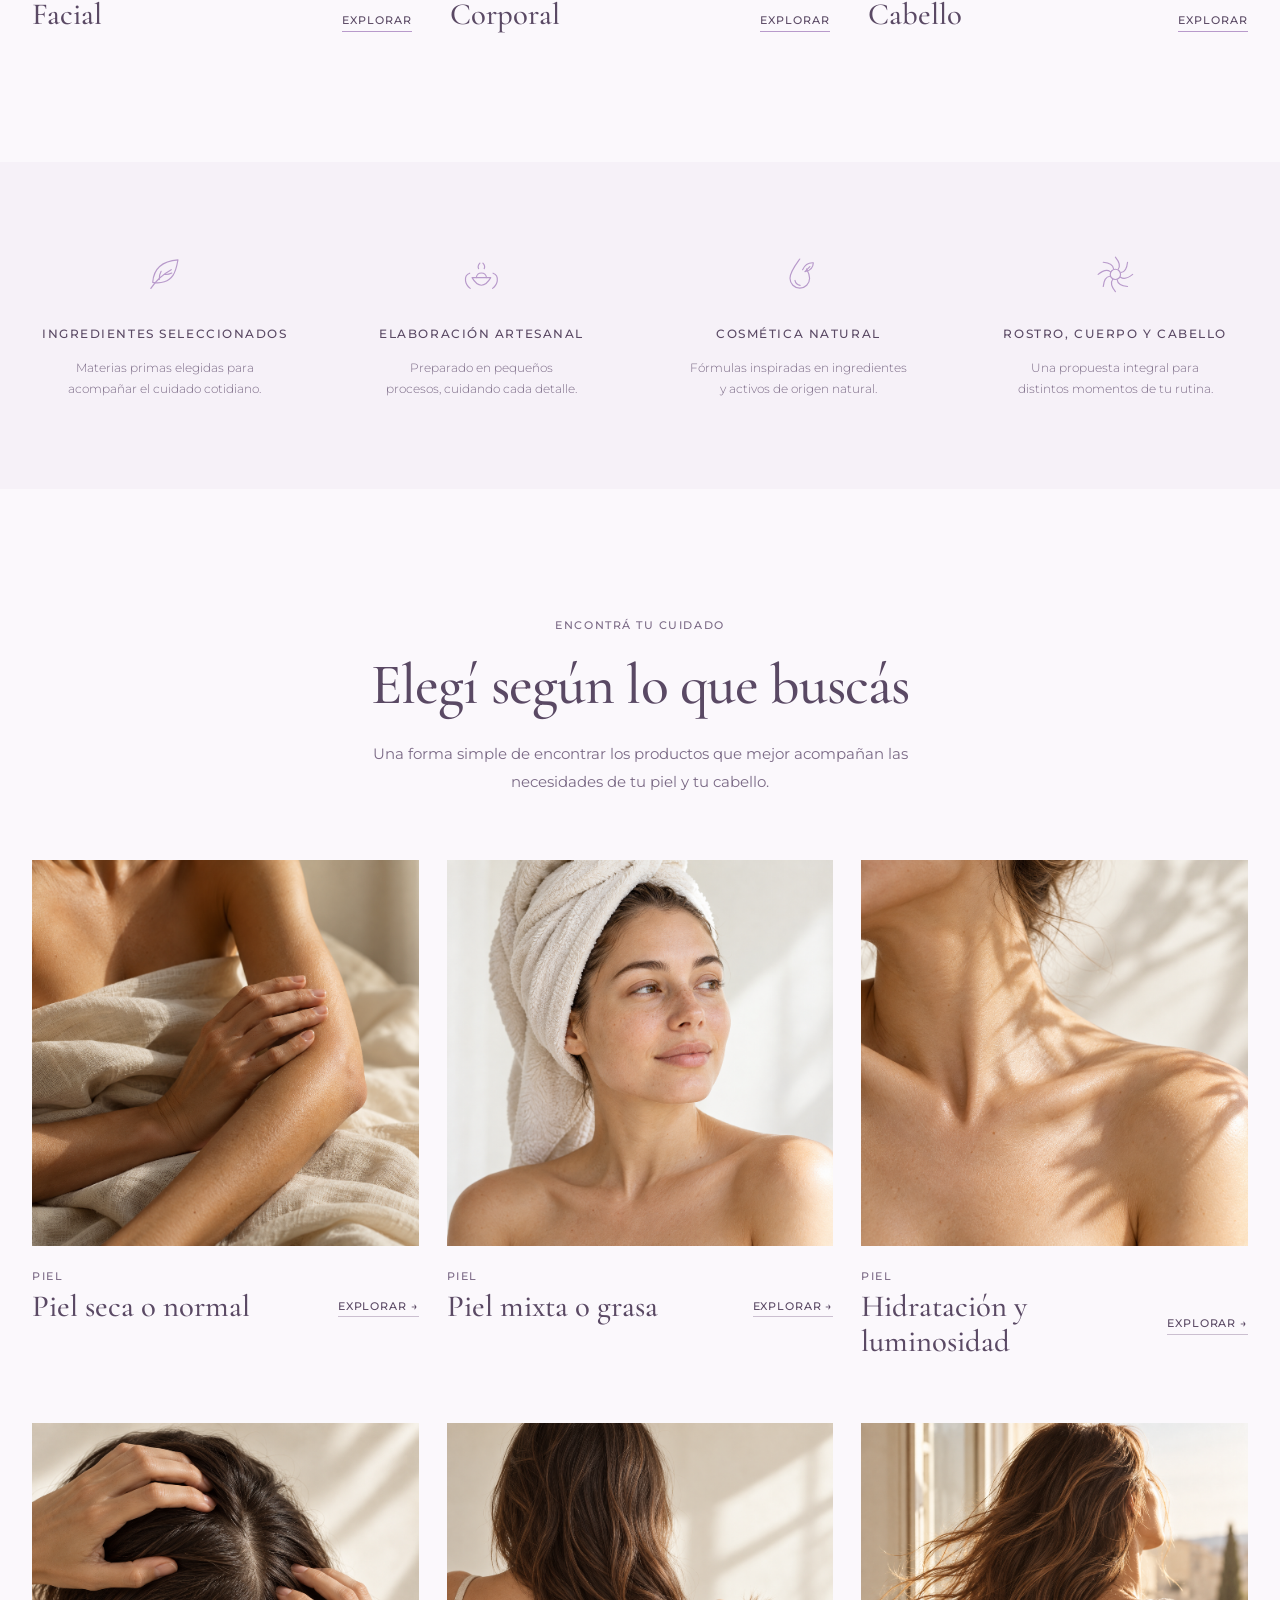
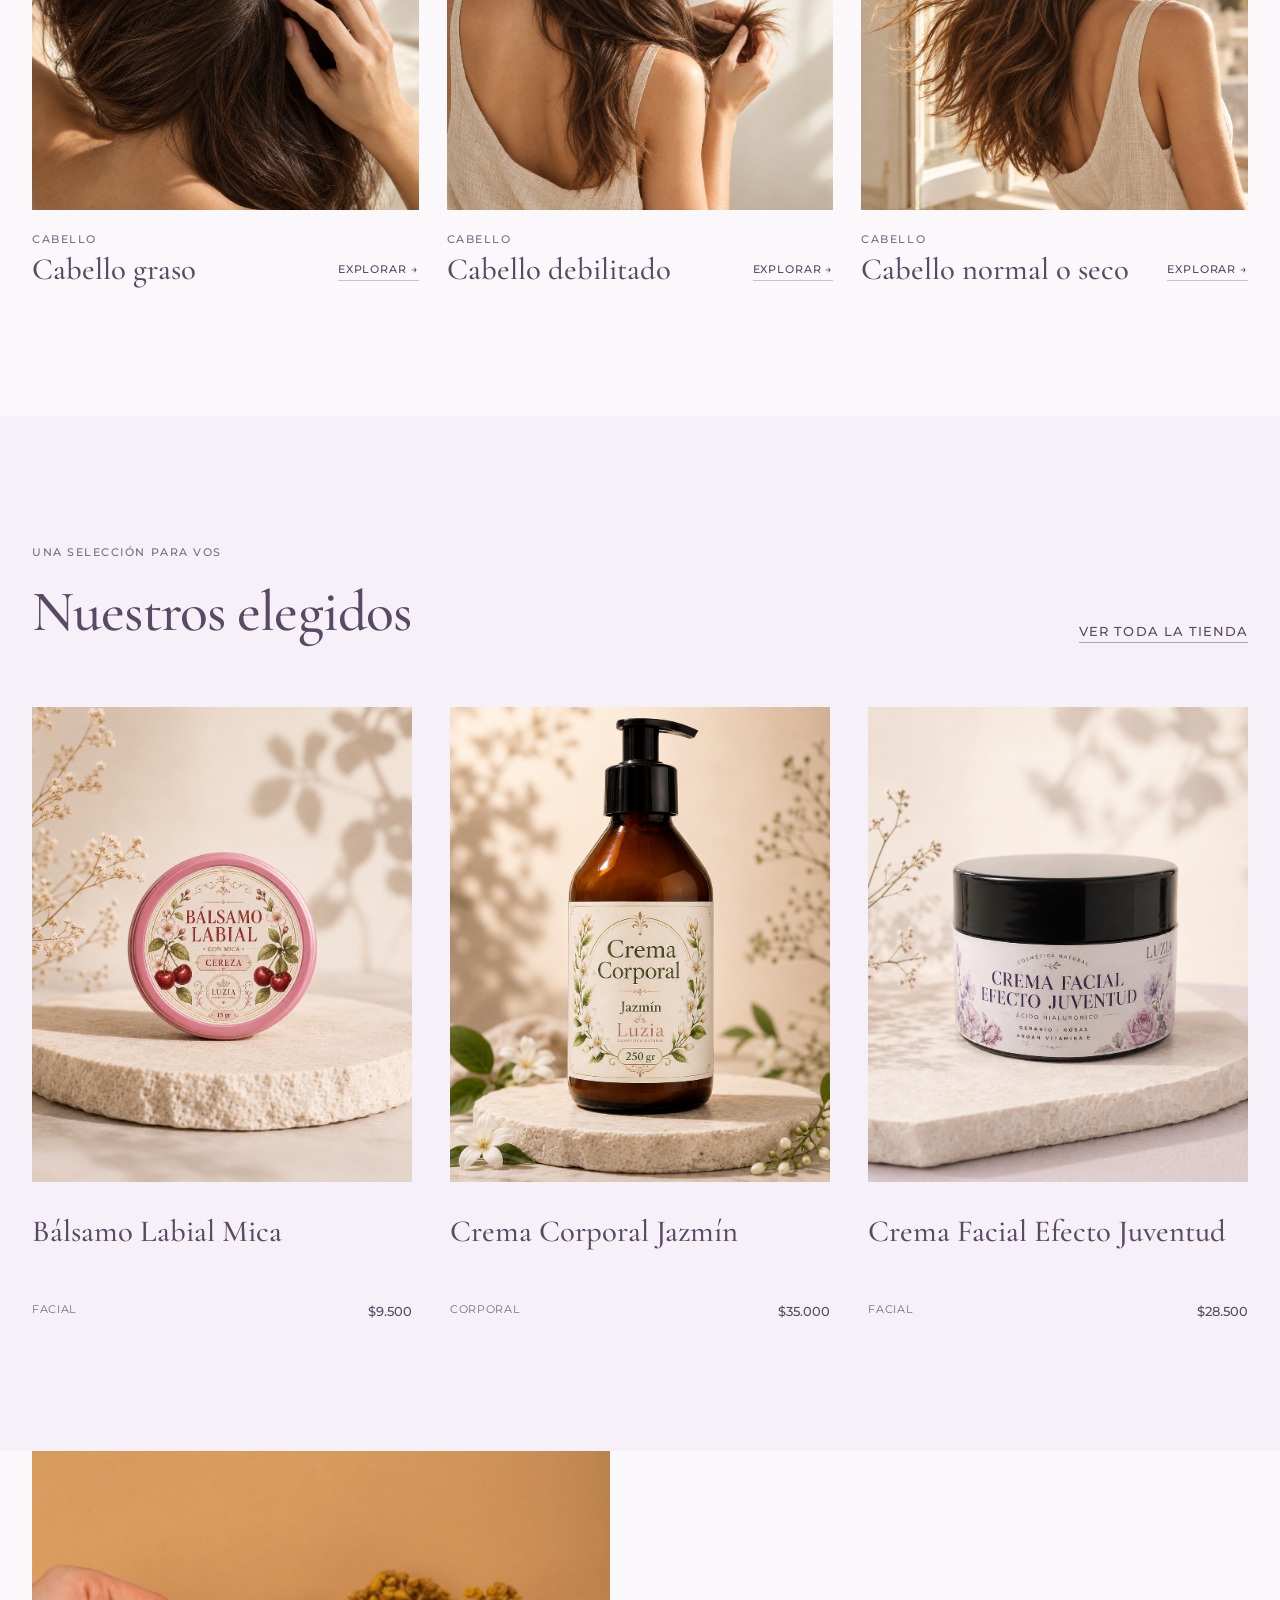
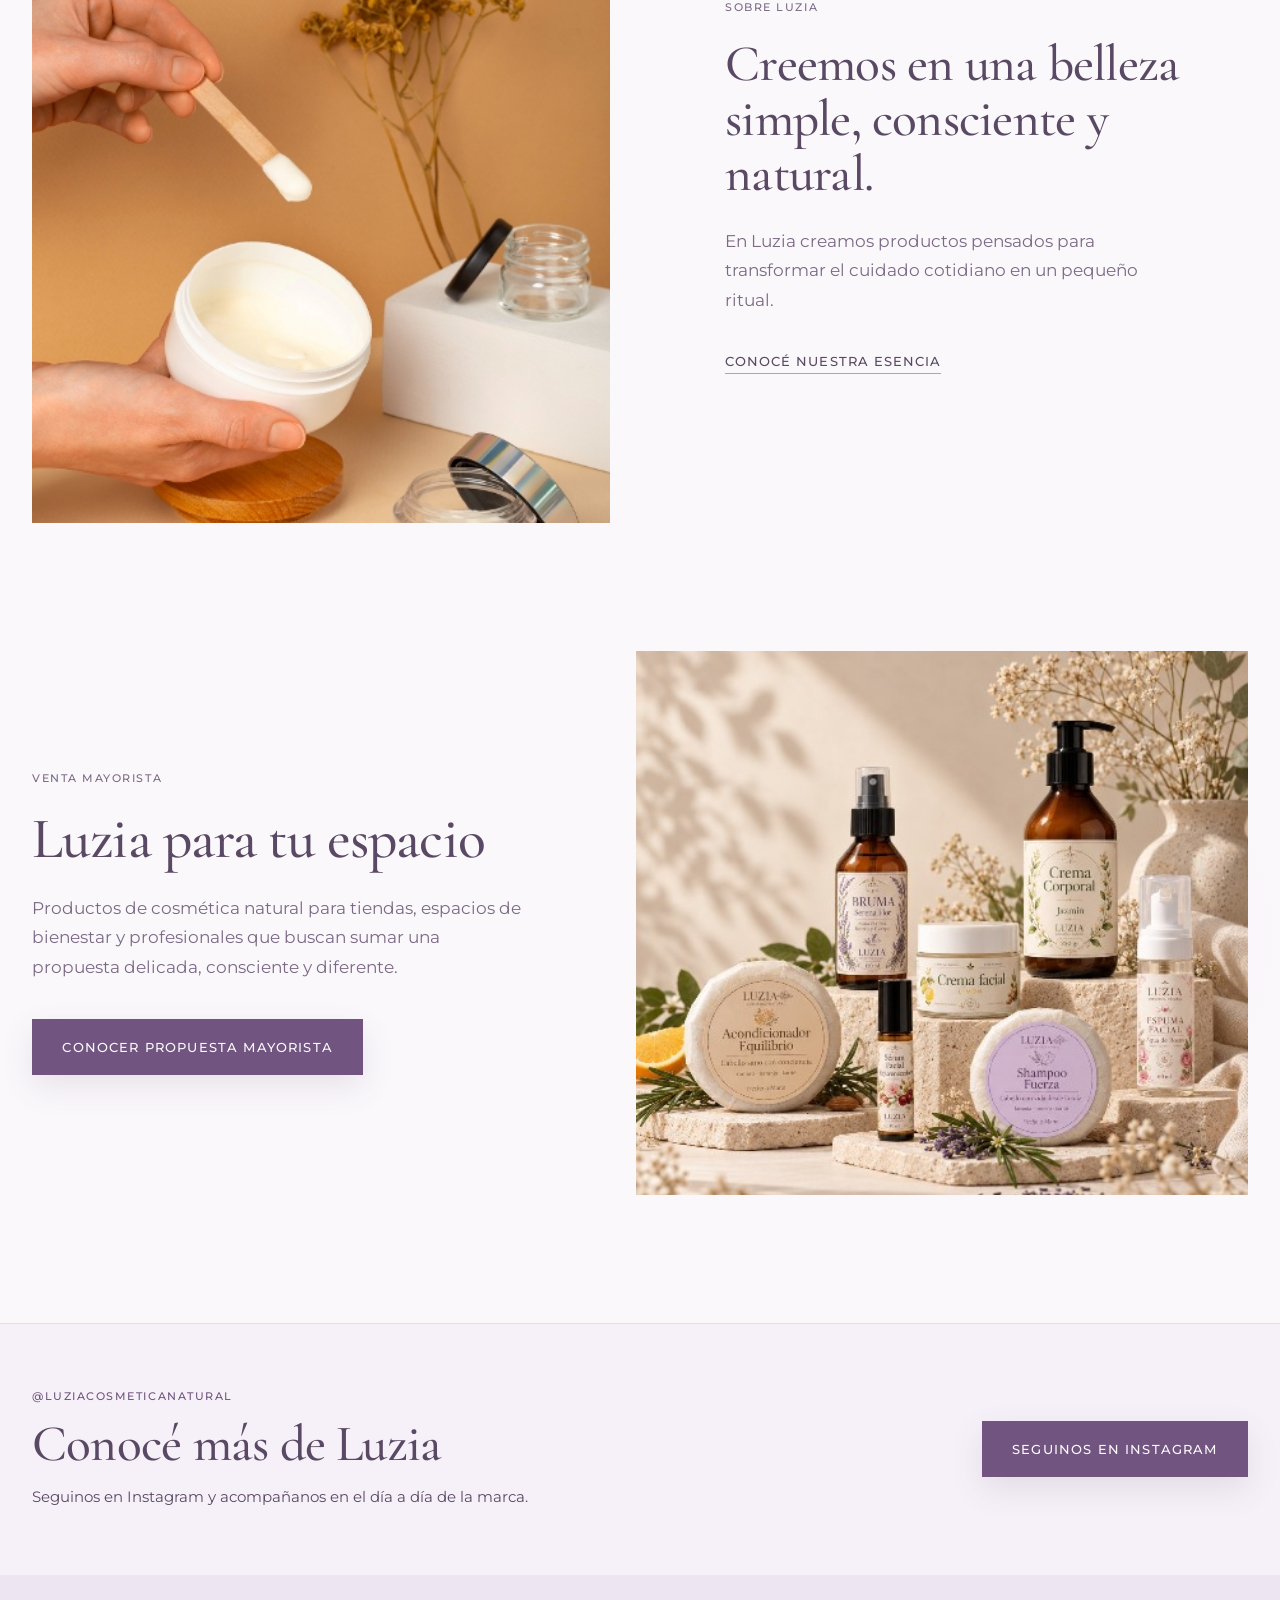
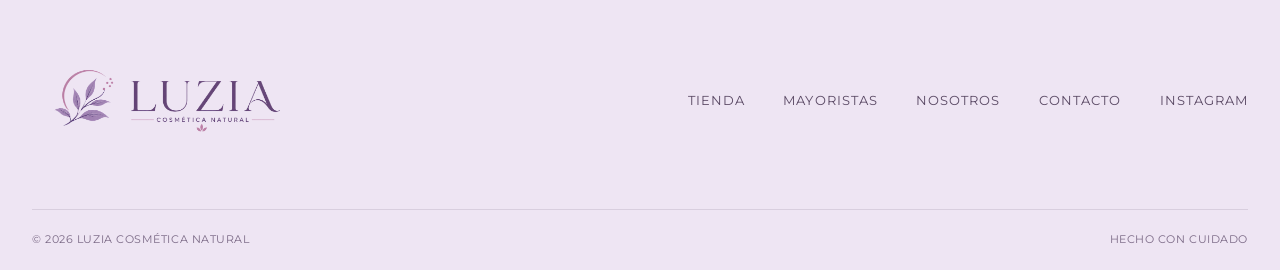
==== commit 599a18b8: "Optimizar carga de imágenes de la Home" ====
--- a/index.html
+++ b/index.html
@@ -41,7 +41,7 @@
       <div class="hero__layout">
         <picture class="hero__visual">
           <source media="(max-width: 48rem)" srcset="assets/images/hero-luzia-home-mobile.png" data-mobile-src="assets/images/hero-luzia-home-mobile.png">
-          <img src="assets/images/hero-luzia-home-v2.png" alt="Selección de productos Luzia Cosmética Natural">
+          <img src="assets/images/hero-luzia-home-v2.png" alt="Selección de productos Luzia Cosmética Natural" fetchpriority="high" decoding="async">
         </picture>
         <div class="hero__content">
           <p class="eyebrow">Cuidado natural · Hecho con intención</p>
@@ -60,17 +60,17 @@
         </header>
         <div class="category-grid">
           <a class="category" href="productos.html?categoria=Facial" aria-label="Ver productos de cuidado facial">
-            <span class="category__image"><img class="category__photo" src="assets/images/categoria-facial.jpg" alt="Selección de productos faciales de Luzia Cosmética Natural"></span>
+            <span class="category__image"><img class="category__photo" src="assets/images/categoria-facial.jpg" loading="lazy" decoding="async" alt="Selección de productos faciales de Luzia Cosmética Natural"></span>
             <span class="category__name">Facial</span>
             <span class="category__link">Explorar</span>
           </a>
           <a class="category" href="productos.html?categoria=Corporal" aria-label="Ver productos de cuidado corporal">
-            <span class="category__image"><img class="category__photo" src="assets/images/categoria-corporal.jpg" alt="Selección de productos corporales de Luzia Cosmética Natural"></span>
+            <span class="category__image"><img class="category__photo" src="assets/images/categoria-corporal.jpg" loading="lazy" decoding="async" alt="Selección de productos corporales de Luzia Cosmética Natural"></span>
             <span class="category__name">Corporal</span>
             <span class="category__link">Explorar</span>
           </a>
           <a class="category" href="productos.html?categoria=Cabello" aria-label="Ver productos para el cabello">
-            <span class="category__image"><img class="category__photo" src="assets/images/categoria-cabello.jpg" alt="Selección de productos para el cabello de Luzia Cosmética Natural"></span>
+            <span class="category__image"><img class="category__photo" src="assets/images/categoria-cabello.jpg" loading="lazy" decoding="async" alt="Selección de productos para el cabello de Luzia Cosmética Natural"></span>
             <span class="category__name">Cabello</span>
             <span class="category__link">Explorar</span>
           </a>
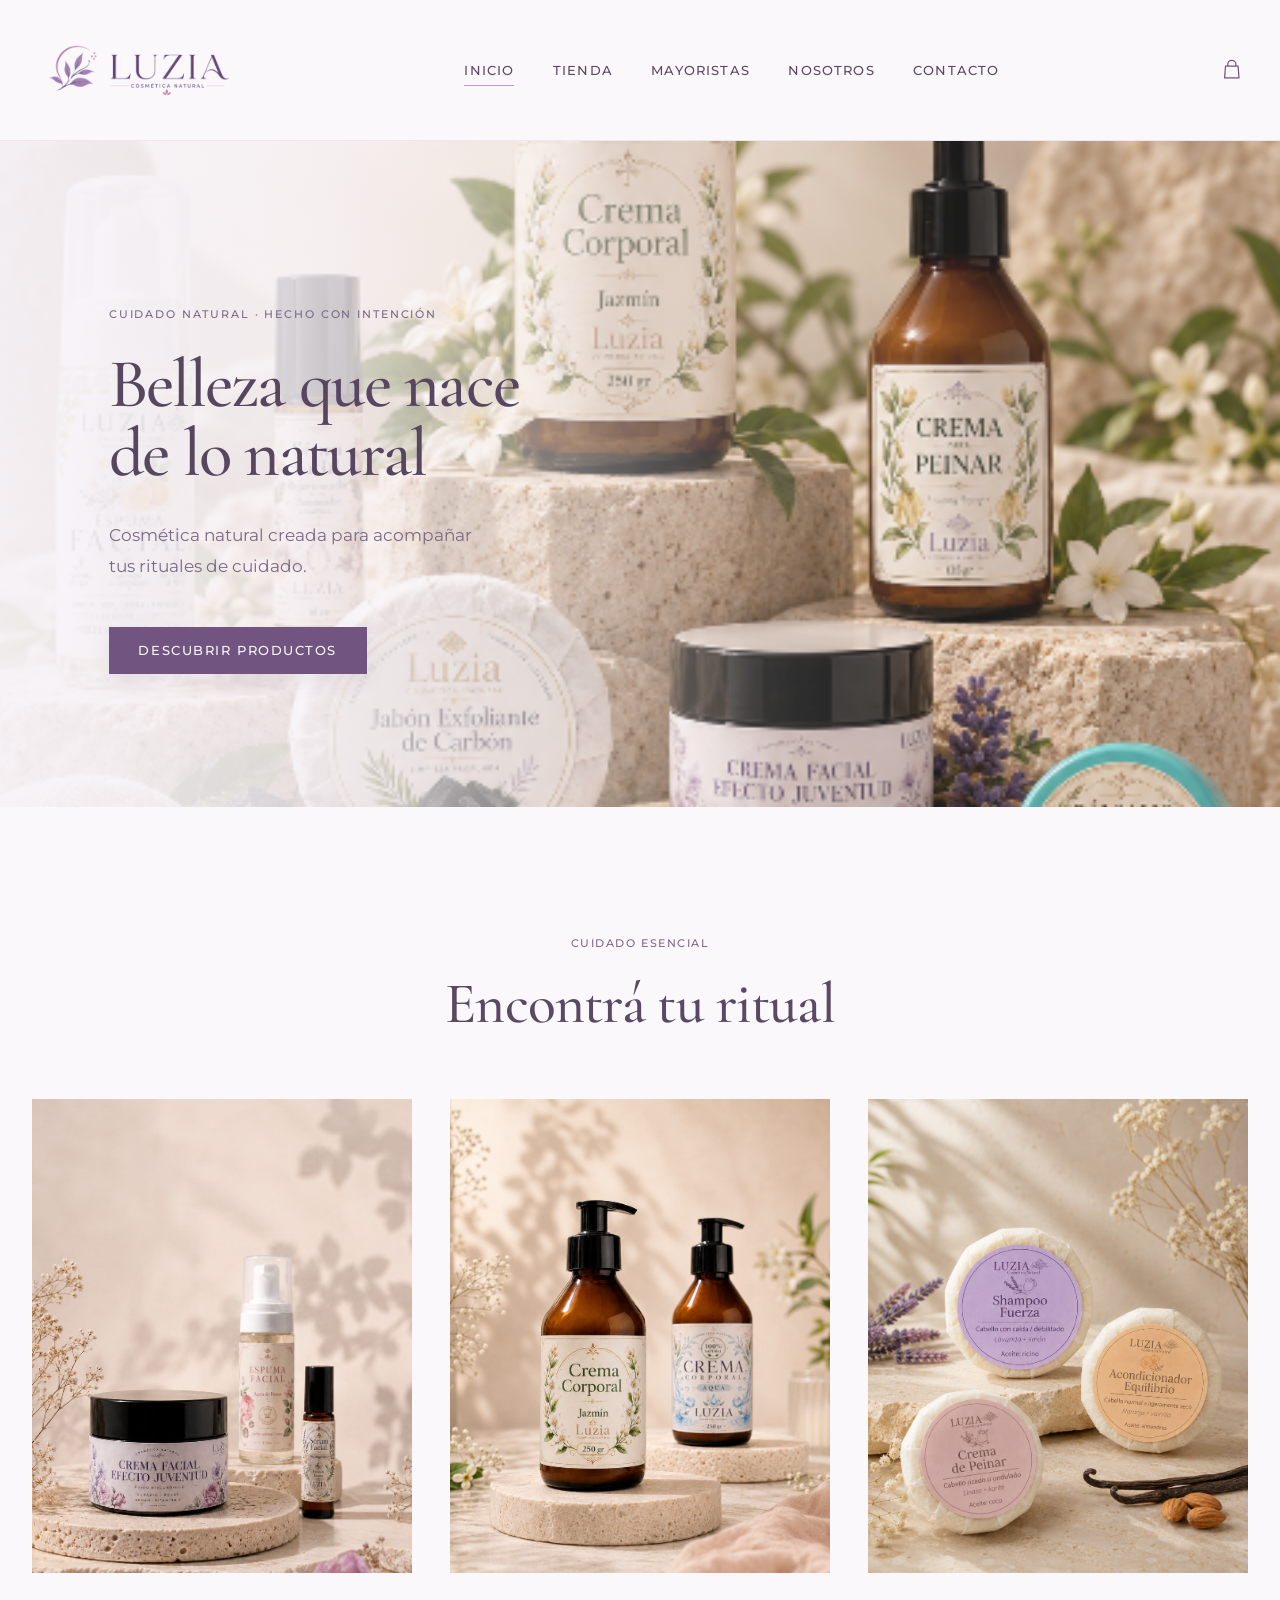
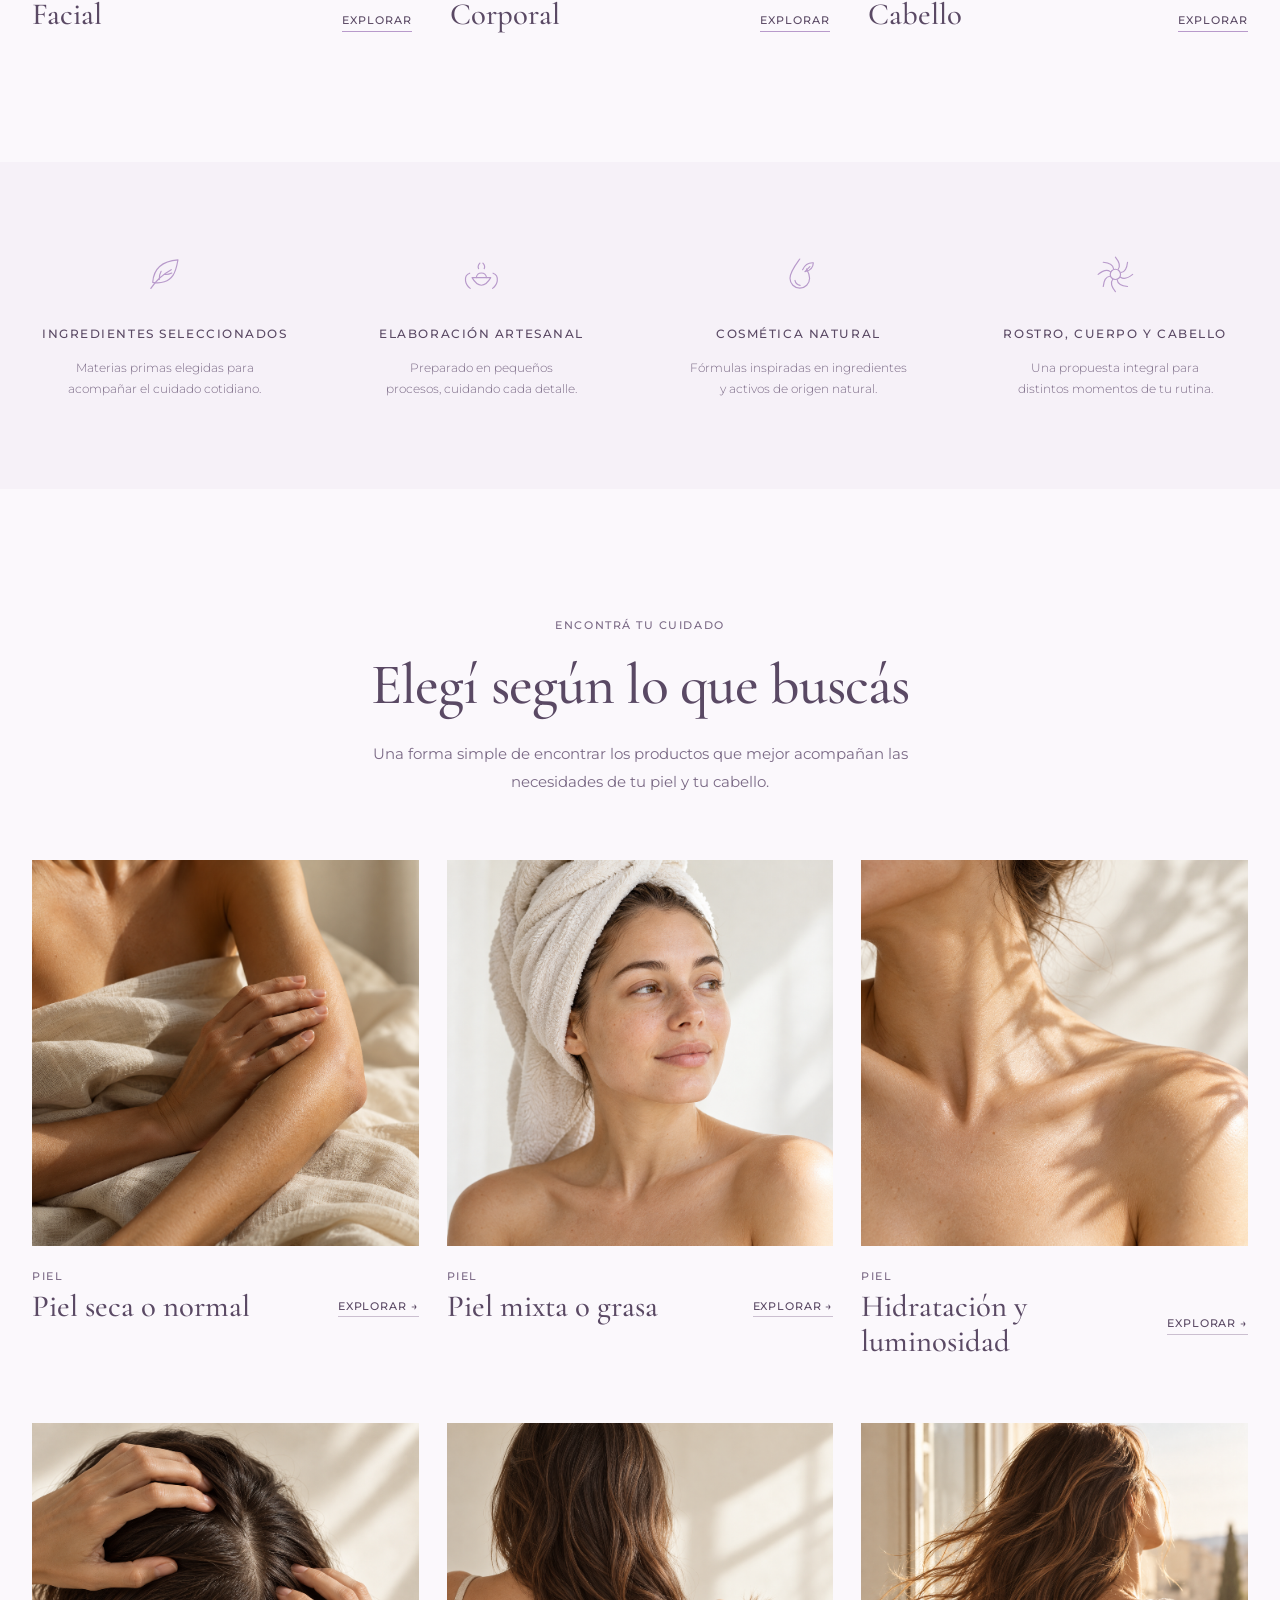
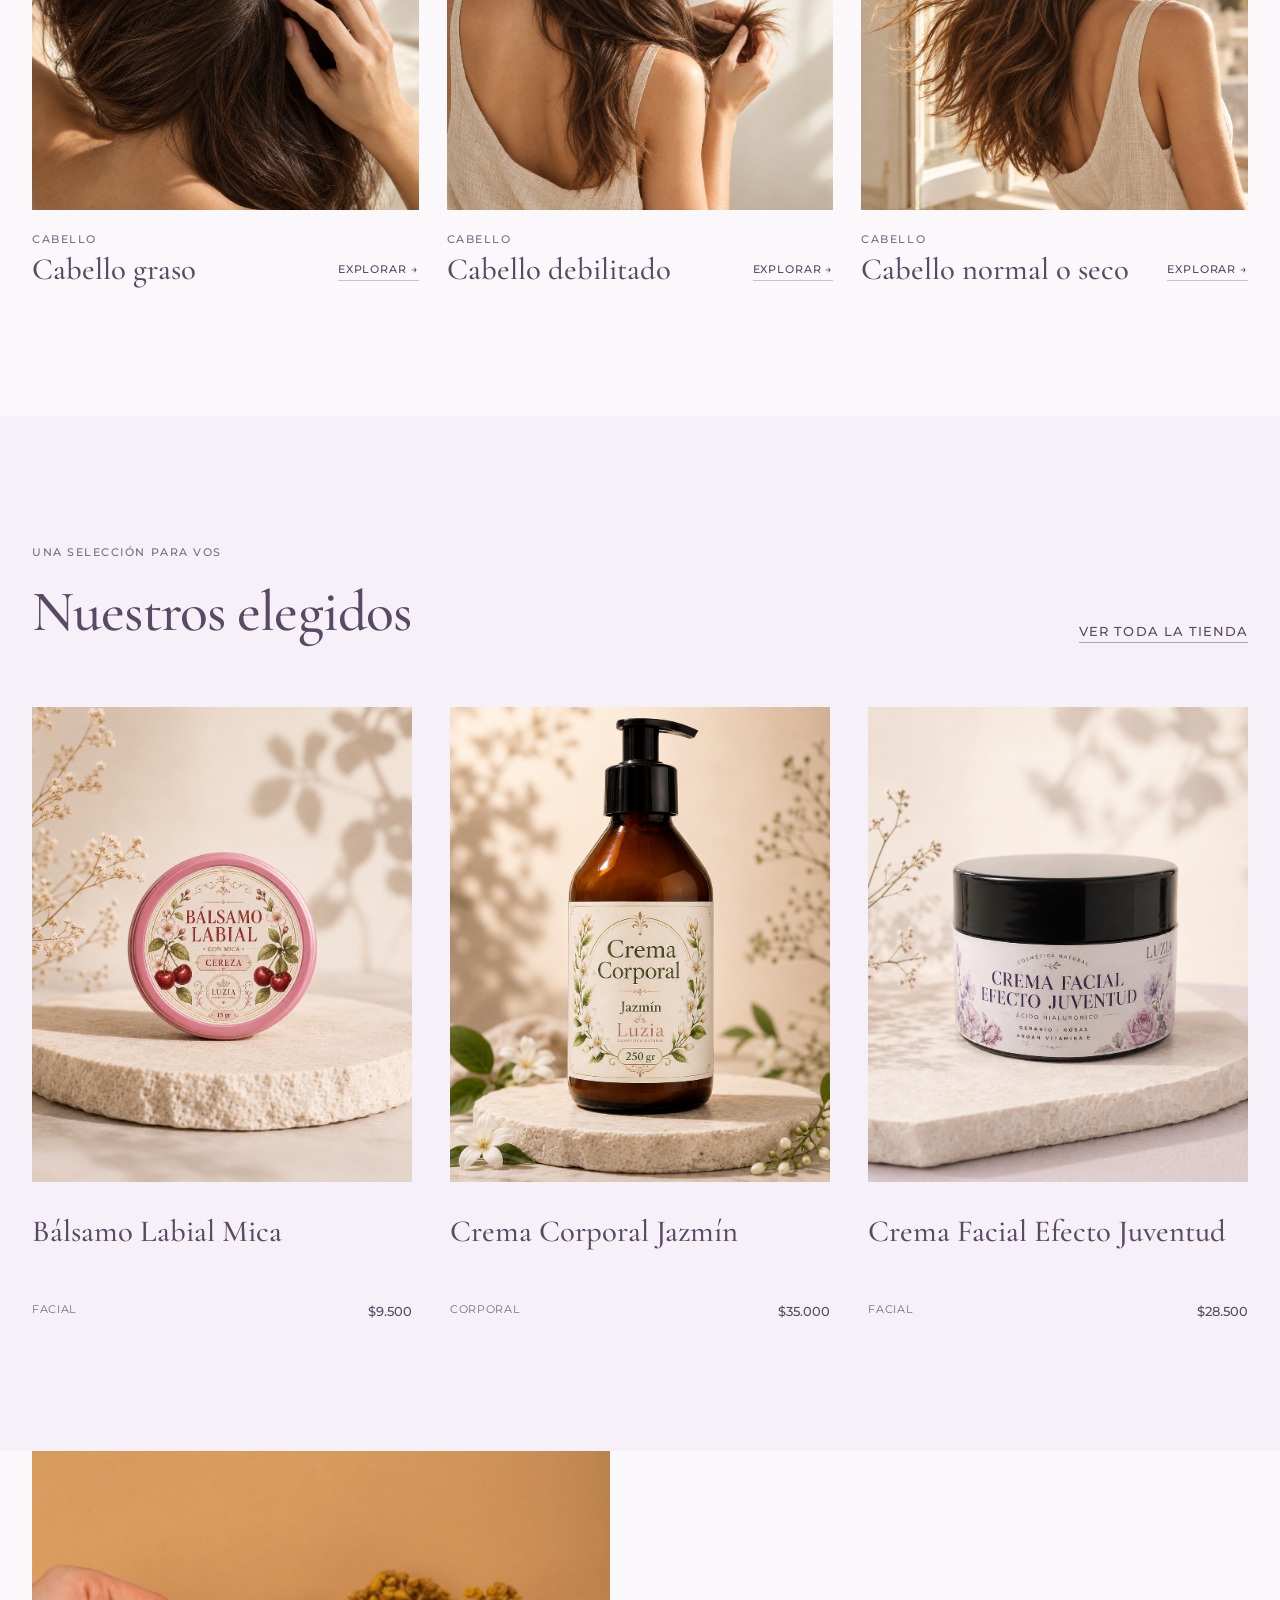
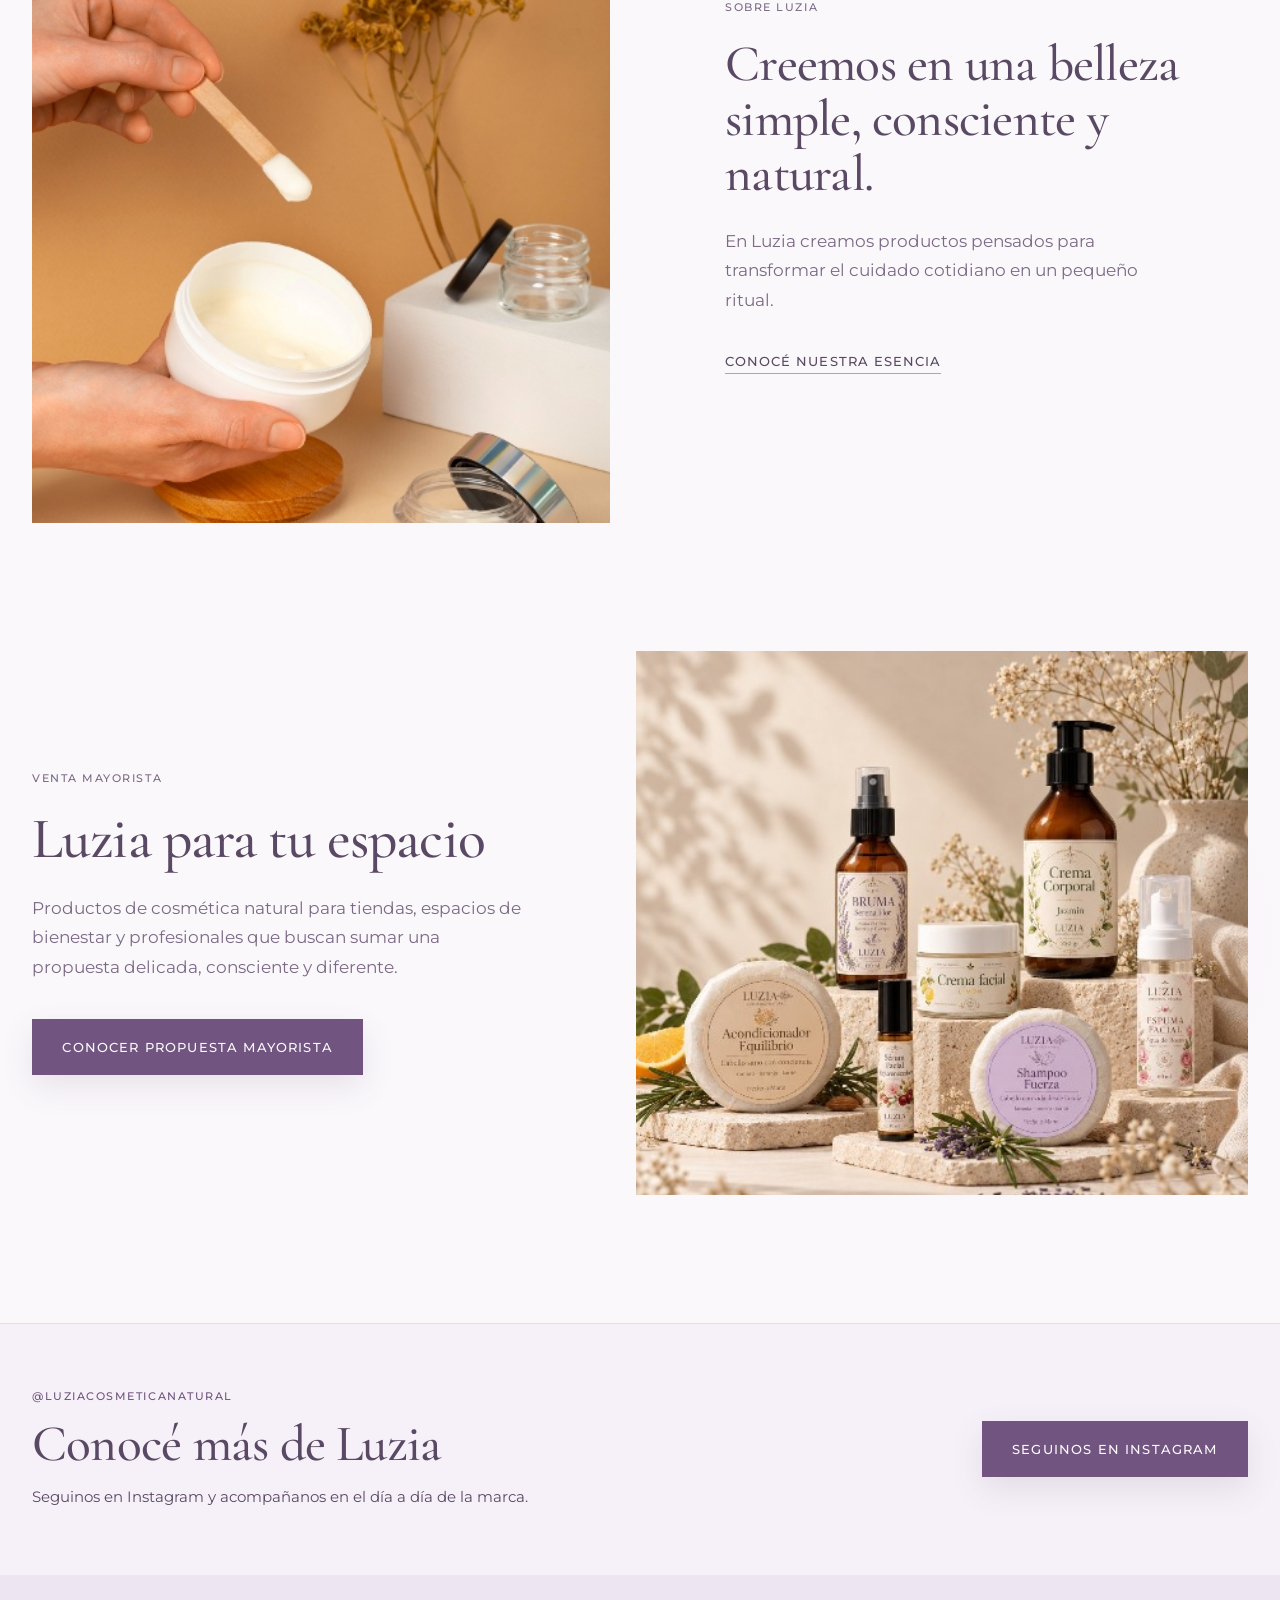
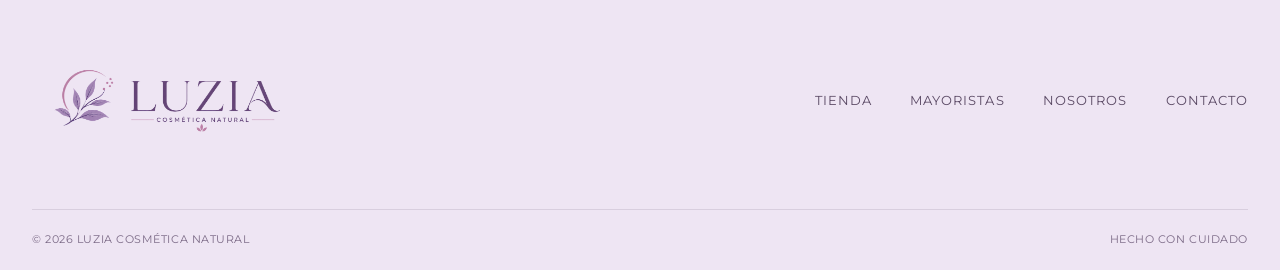
==== commit 71b44440: "Simplificar navegación del footer de Home" ====
--- a/index.html
+++ b/index.html
@@ -215,7 +215,7 @@
   <footer class="site-footer">
     <div class="container site-footer__main">
       <a class="site-logo site-logo--footer" href="index.html" aria-label="Luzia Cosmética Natural, inicio"><img src="assets/logo/luzia-logo.png" alt="Luzia Cosmética Natural" width="1024" height="341"></a>
-      <nav aria-label="Navegación del pie de página"><ul class="footer-nav"><li><a href="productos.html">Tienda</a></li><li><a href="mayoristas.html">Mayoristas</a></li><li><a href="nosotros.html">Nosotros</a></li><li><a href="contacto.html">Contacto</a></li><li><a href="#instagram-title">Instagram</a></li></ul></nav>
+      <nav aria-label="Navegación del pie de página"><ul class="footer-nav"><li><a href="productos.html">Tienda</a></li><li><a href="mayoristas.html">Mayoristas</a></li><li><a href="nosotros.html">Nosotros</a></li><li><a href="contacto.html">Contacto</a></li></ul></nav>
     </div>
     <div class="container site-footer__bottom"><p>&copy; <span data-current-year></span> Luzia Cosmética Natural</p><p>Hecho con cuidado</p></div>
   </footer>
--- a/css/responsive.css
+++ b/css/responsive.css
@@ -47,6 +47,15 @@
   h2 { font-size: clamp(2.55rem, 12vw, 3.5rem); line-height: 1.08; }
   .hero__visual { position: relative; grid-row: 2; width: 100%; aspect-ratio: 4 / 5; margin: 0; overflow: hidden; }
   .hero__visual img { object-position: center; transform: none; }
+
+  /* Home mobile: separar visualmente los bloques largos sin alterar desktop. */
+  body.home .categories { background: #fffdfb; box-shadow: inset 0 1px 0 rgba(113,84,127,.06); }
+  body.home .brand-benefits { background: #f1eaf4; box-shadow: inset 0 1px 0 rgba(113,84,127,.07), inset 0 -1px 0 rgba(113,84,127,.07); }
+  body.home .shop-by-need { background: #fbf8fc; }
+  body.home .featured { background: #f7f0f7; box-shadow: inset 0 1px 0 rgba(113,84,127,.06), inset 0 -1px 0 rgba(113,84,127,.06); }
+  body.home .story { background: #fffafc; }
+  body.home .wholesale-teaser { background: #f3ecf5; box-shadow: inset 0 1px 0 rgba(113,84,127,.06), inset 0 -1px 0 rgba(113,84,127,.06); }
+  body.home .instagram { border-top-color: rgba(113,84,127,.1); background: #eee5f3; }
   .category-grid { grid-template-columns: 1fr; gap: 3.5rem; }
   .section-heading--split { display: block; }
   .section-heading--split .text-link { margin-top: 1rem; }
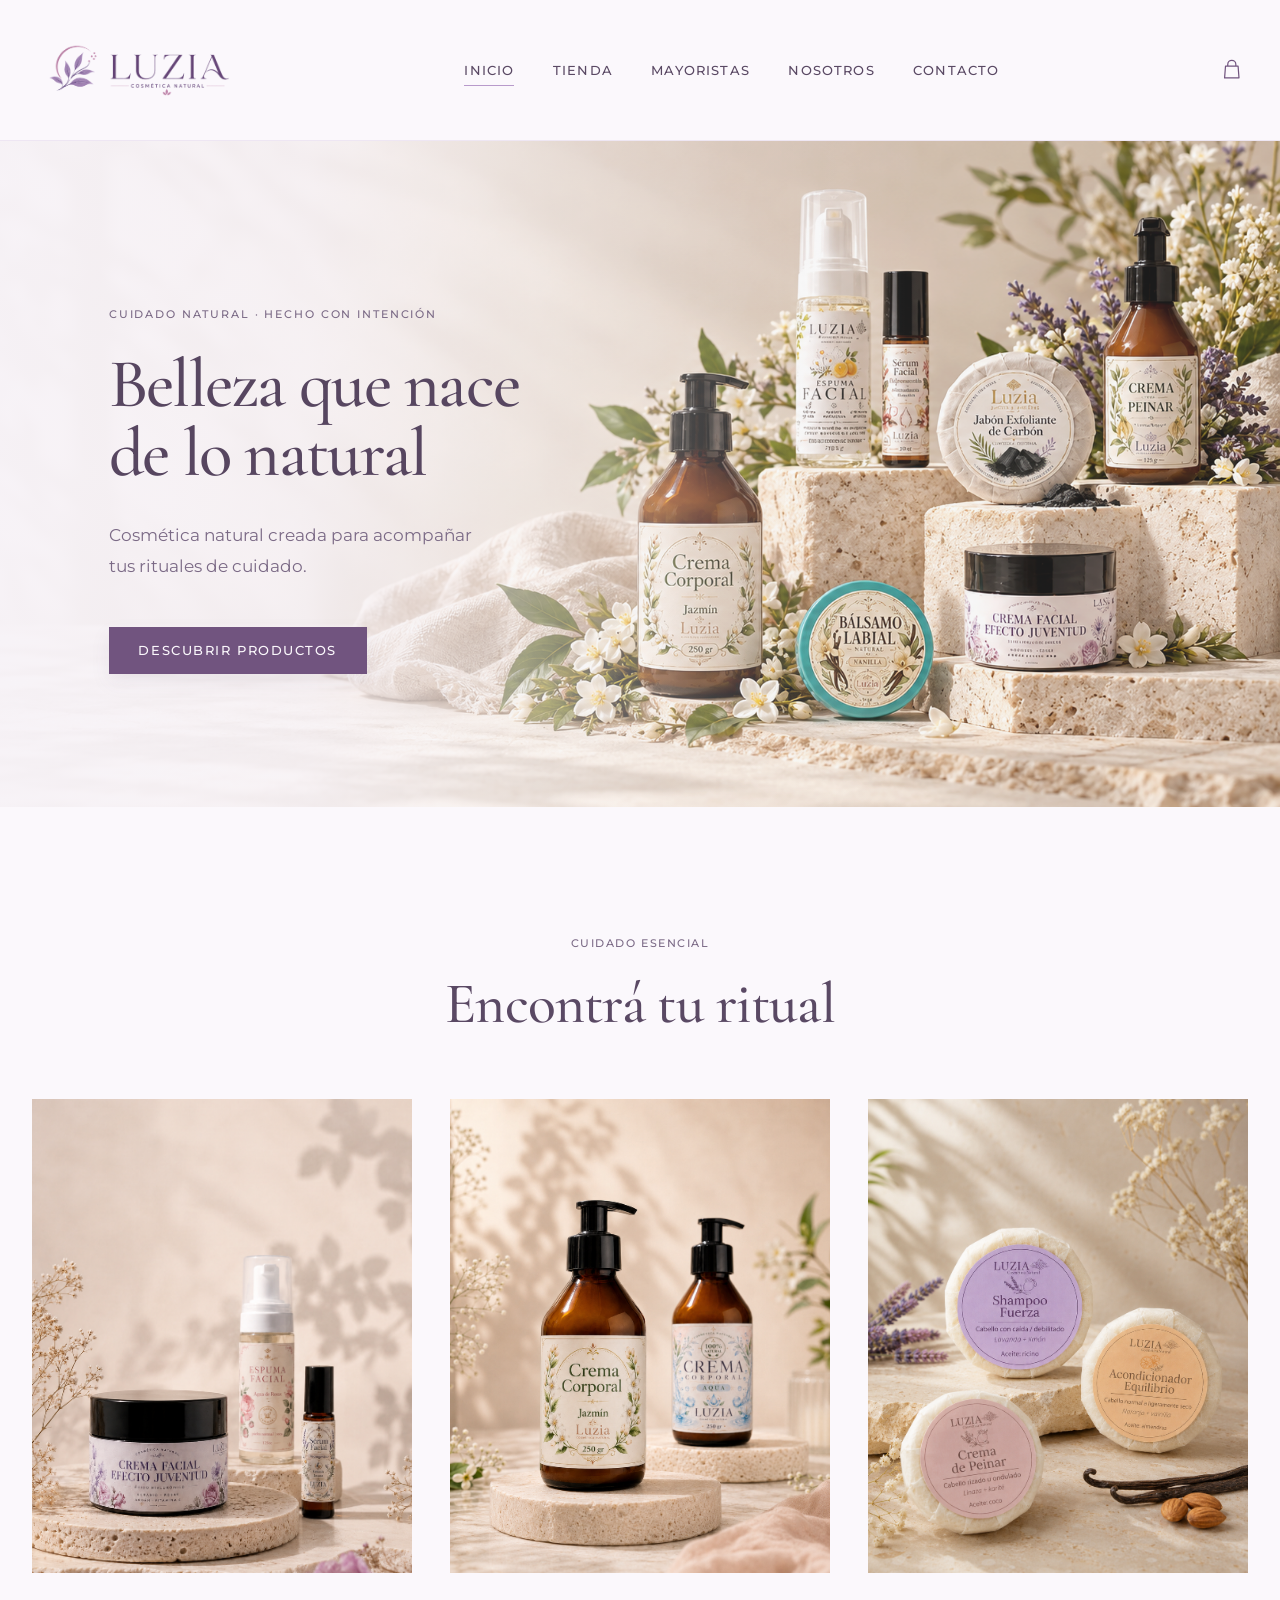
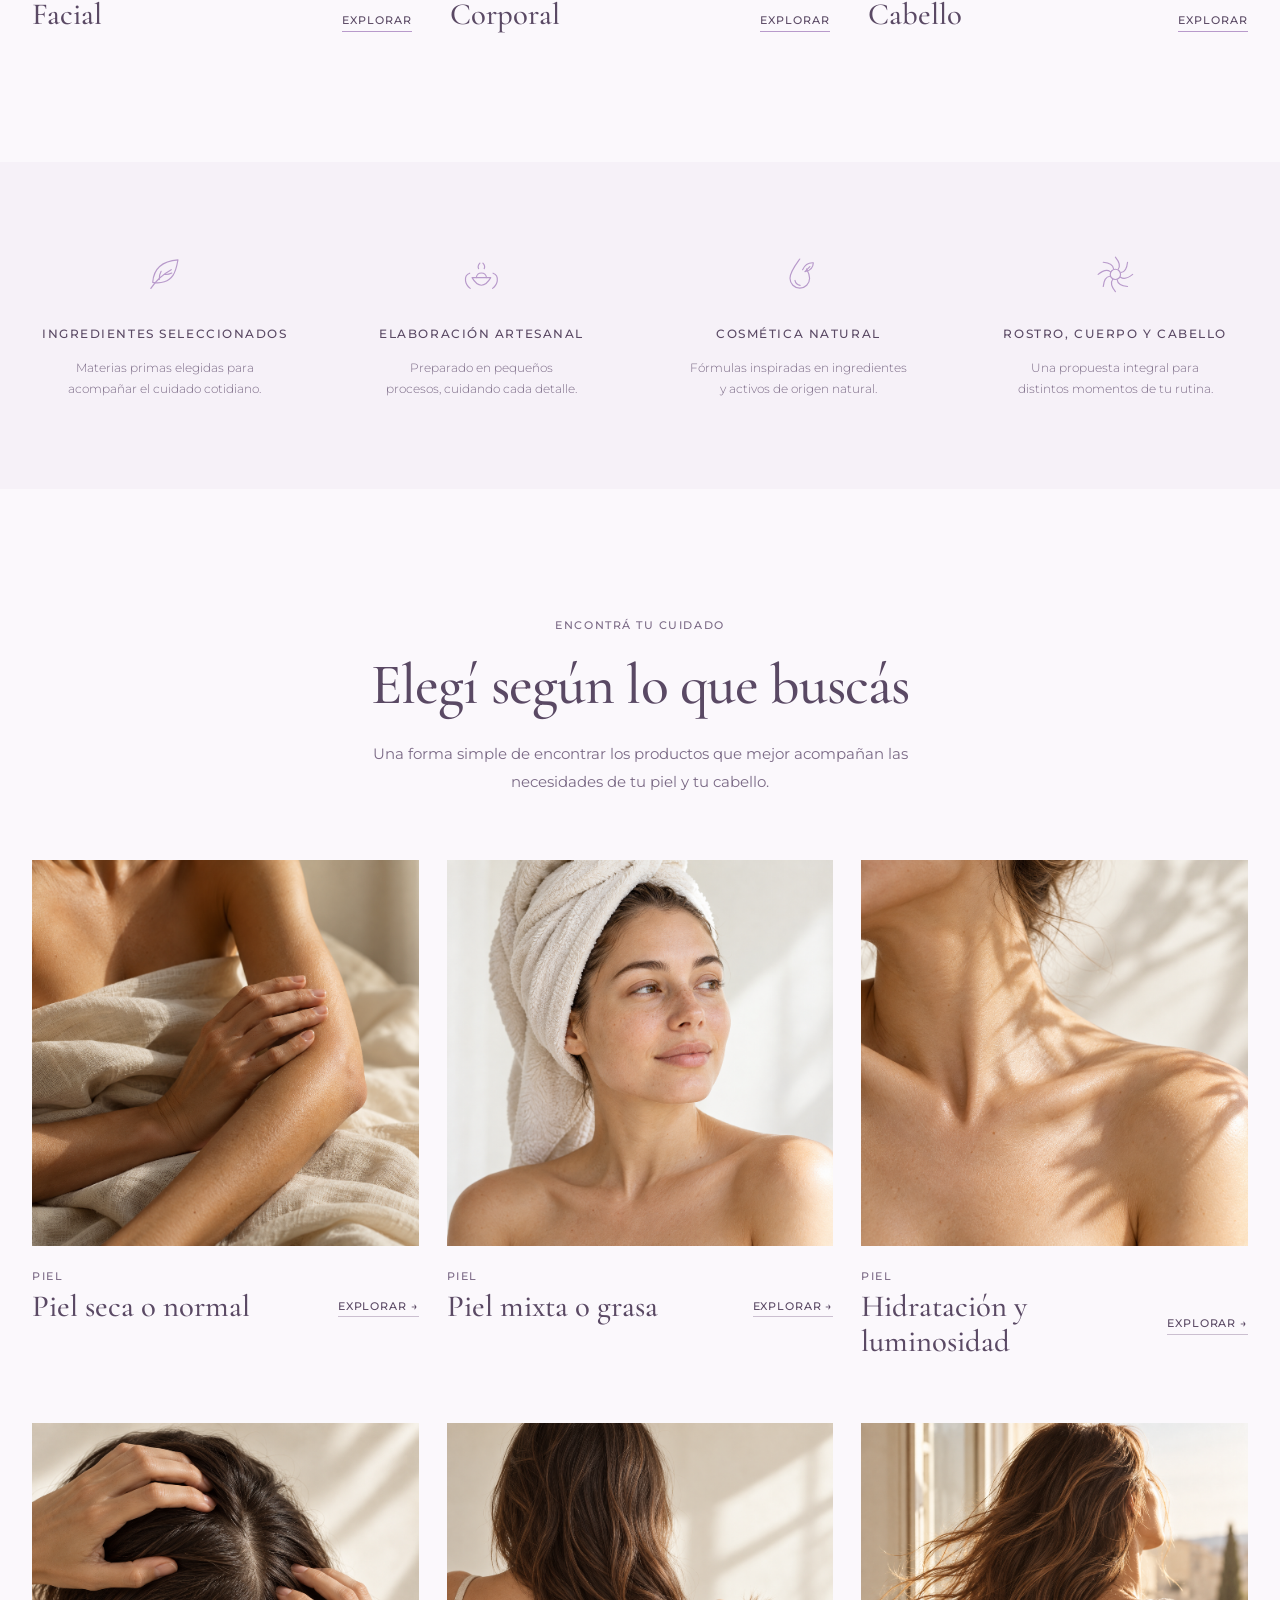
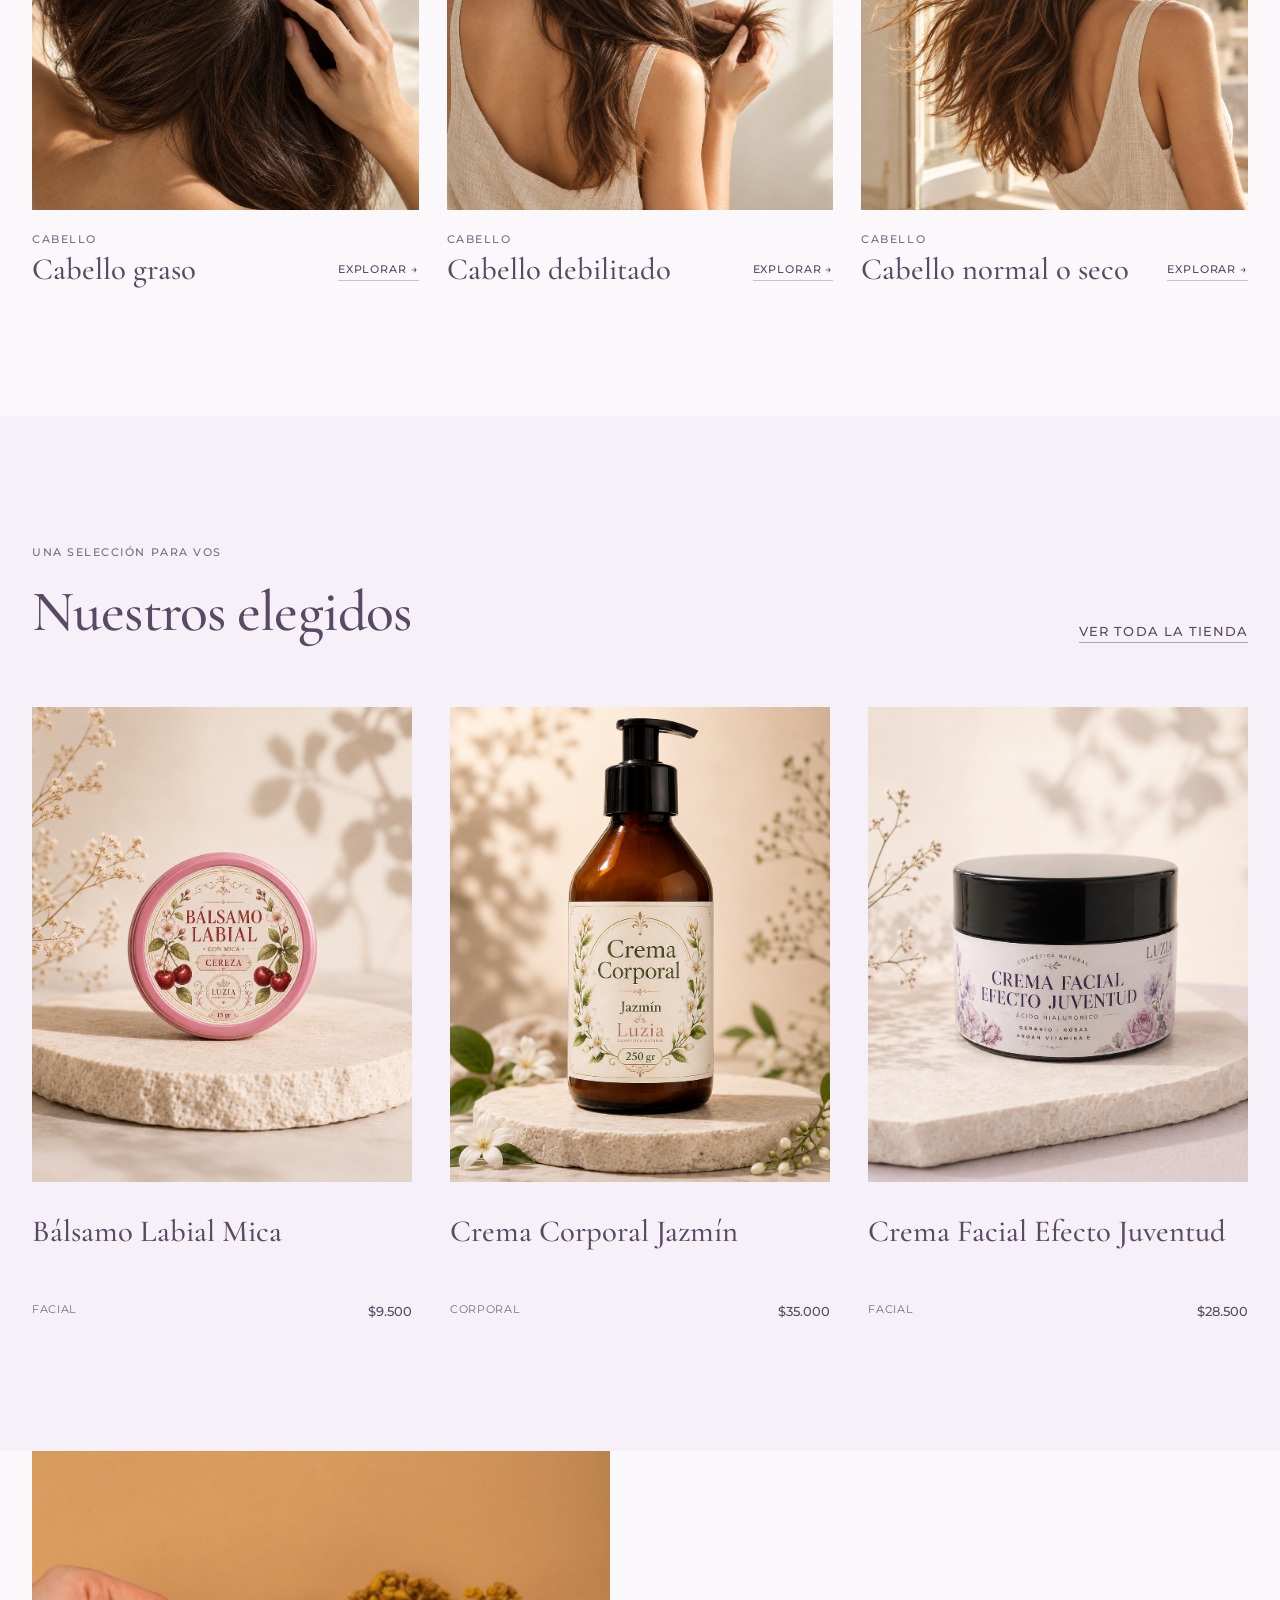
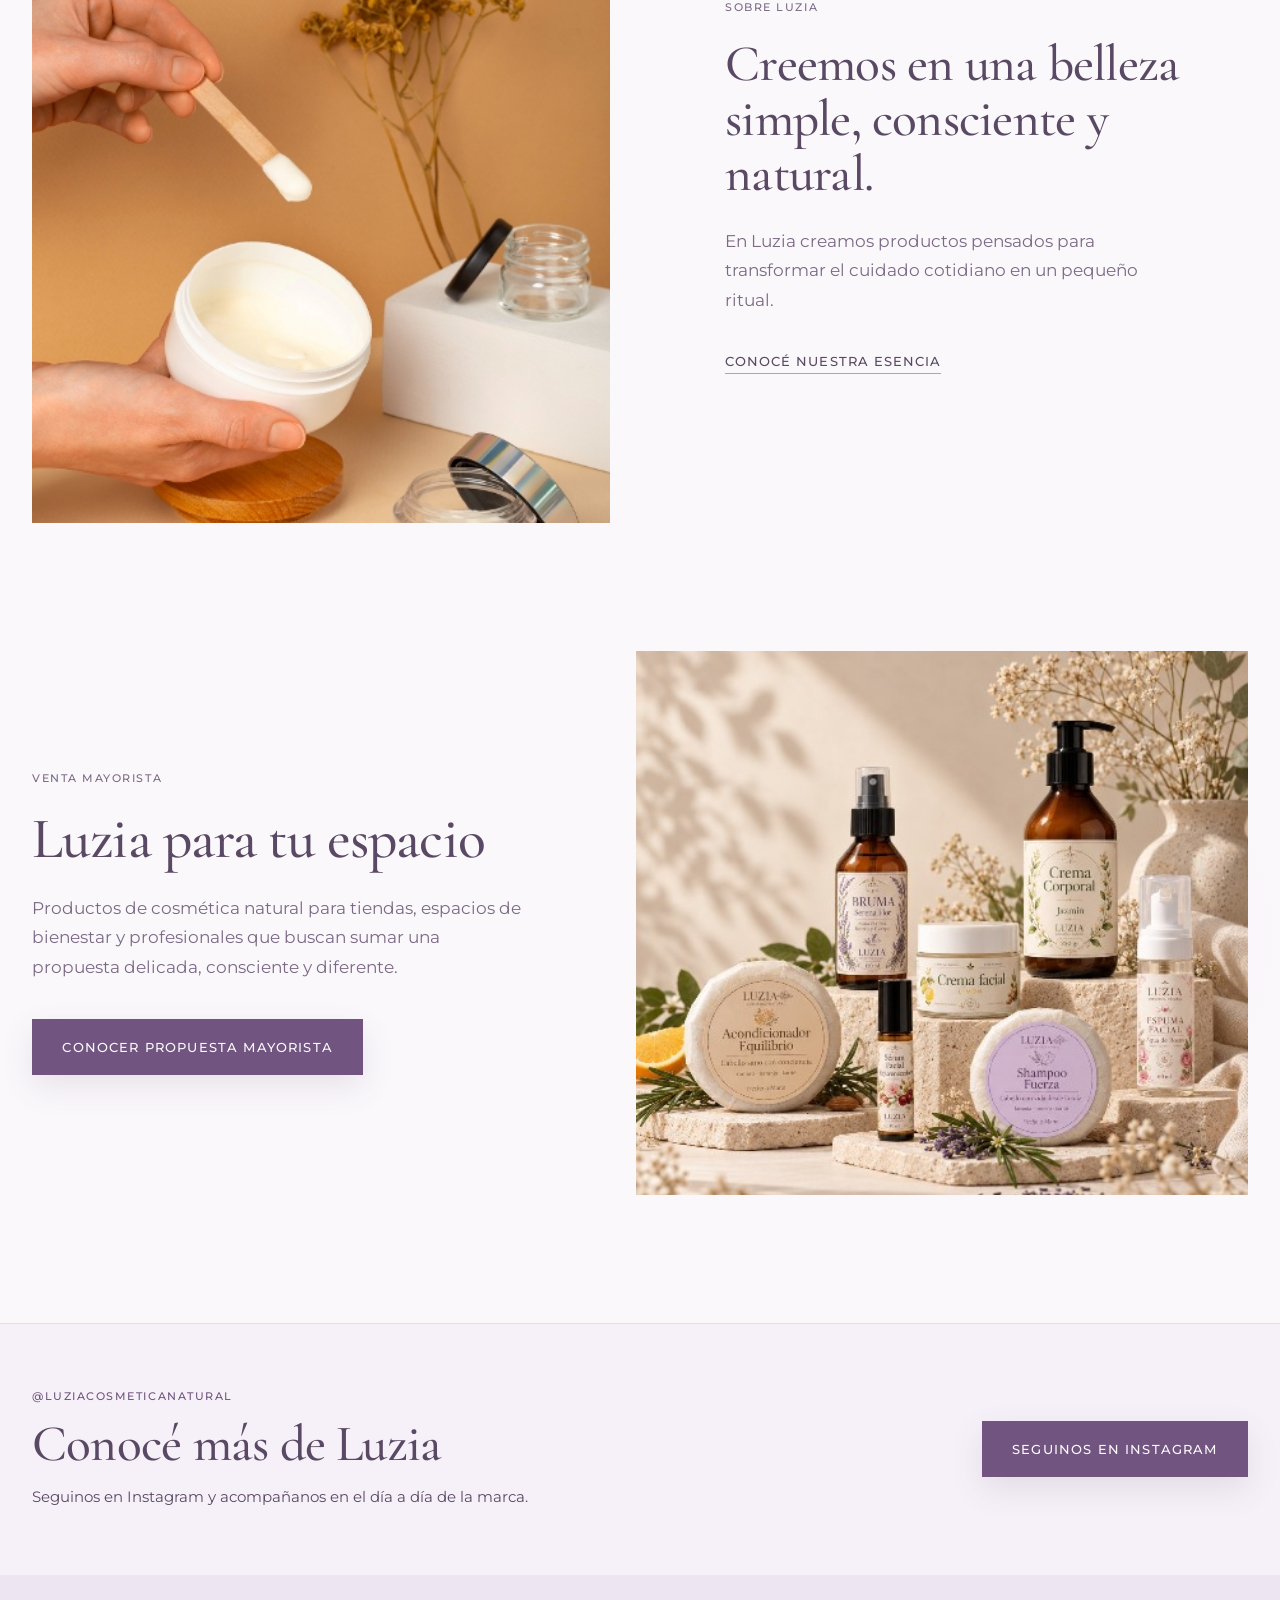
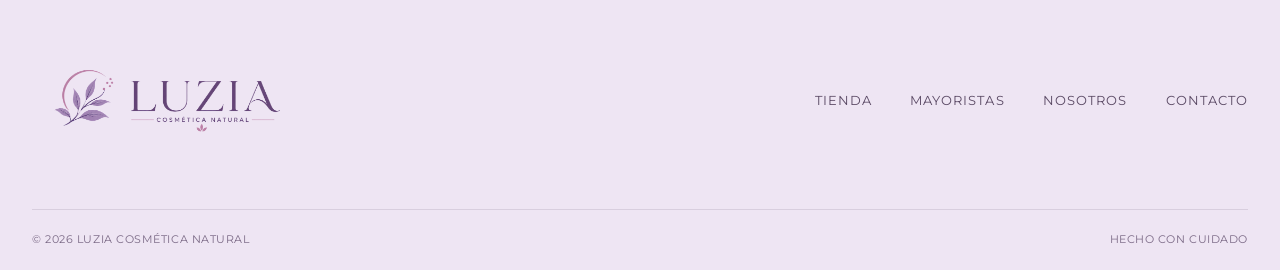
==== commit 60ce3f2a: "Agregar campaña editorial Día de la Madre" ====
--- a/index.html
+++ b/index.html
@@ -52,6 +52,20 @@
       </div>
     </section>
 
+    <section class="mother-campaign" data-mother-promo hidden aria-labelledby="mother-campaign-title">
+      <div class="container mother-campaign__layout">
+        <div class="mother-campaign__copy">
+          <p class="eyebrow">Especial Día de la Madre</p>
+          <h2 id="mother-campaign-title">Para mamá, un ritual de cuidado</h2>
+        </div>
+        <div class="mother-campaign__offer">
+          <p>Durante octubre, <strong>10% OFF en toda la tienda</strong>. Si elegís transferencia, recibís <strong>20% OFF total</strong>.</p>
+          <a class="text-link" href="productos.html">Elegir su regalo</a>
+          <small>Promoción automática válida hasta el 31/10/2026.</small>
+        </div>
+      </div>
+    </section>
+
     <section class="categories section" aria-labelledby="categories-title">
       <div class="container">
         <header class="section-heading section-heading--center">
--- a/css/responsive.css
+++ b/css/responsive.css
@@ -52,10 +52,10 @@
   body.home .categories { background: #fffdfb; box-shadow: inset 0 1px 0 rgba(113,84,127,.06); }
   body.home .brand-benefits { background: #f1eaf4; box-shadow: inset 0 1px 0 rgba(113,84,127,.07), inset 0 -1px 0 rgba(113,84,127,.07); }
   body.home .shop-by-need { background: #fbf8fc; }
-  body.home .featured { background: #f7f0f7; box-shadow: inset 0 1px 0 rgba(113,84,127,.06), inset 0 -1px 0 rgba(113,84,127,.06); }
-  body.home .story { background: #fffafc; }
-  body.home .wholesale-teaser { background: #f3ecf5; box-shadow: inset 0 1px 0 rgba(113,84,127,.06), inset 0 -1px 0 rgba(113,84,127,.06); }
-  body.home .instagram { border-top-color: rgba(113,84,127,.1); background: #eee5f3; }
+  body.home .featured { background: #f5edf6; box-shadow: inset 0 1px 0 rgba(113,84,127,.07), inset 0 -1px 0 rgba(113,84,127,.07); }
+  body.home .story { background: #fffafc; box-shadow: inset 0 1px 0 rgba(113,84,127,.10); }
+  body.home .wholesale-teaser { margin-top: 1.75rem; background: #f3ecf5; box-shadow: inset 0 1px 0 rgba(113,84,127,.06), inset 0 -1px 0 rgba(113,84,127,.06); }
+  body.home .instagram { border-top-color: rgba(113,84,127,.10); background: #f8f3f9; }
   .category-grid { grid-template-columns: 1fr; gap: 3.5rem; }
   .section-heading--split { display: block; }
   .section-heading--split .text-link { margin-top: 1rem; }
@@ -95,15 +95,19 @@
   .wholesale-teaser__visual { min-height: 0; aspect-ratio: 4 / 3; }
 
   .story__layout { grid-template-columns: 1fr; gap: 0; }
-  .visual-placeholder--story { min-height: min(115vw, 34rem); }
-  .story__content { padding-block: 4.5rem; }
+  .story__content { order: 1; padding-block: 4rem 3rem; }
+  .story__visual { order: 2; }
+  .visual-placeholder--story { min-height: min(110vw, 32rem); }
   .instagram { padding-block: 3rem; }
   .instagram__layout { grid-template-columns: minmax(0, 1fr); gap: 1.5rem; }
   .instagram__button { width: fit-content; }
-  .site-footer__main { align-items: flex-start; flex-direction: column; }
-  .site-logo--footer { width: 14rem; }
-  .footer-nav { display: grid; grid-template-columns: repeat(2, 1fr); gap: 1.25rem 3rem; }
-  .site-footer__bottom { flex-direction: column; gap: .25rem; }
+
+  .site-footer { padding-top: 2.75rem; border-top: 1px solid rgba(113,84,127,.10); background: #ece2f1; }
+  .site-footer__main { align-items: flex-start; flex-direction: column; gap: 2.25rem; padding-bottom: 2.5rem; }
+  .site-logo--footer { width: 11.75rem; }
+  .footer-nav { display: grid; width: 100%; grid-template-columns: repeat(2, minmax(0, 1fr)); gap: 1.1rem 2rem; }
+  .footer-nav a { font-size: .75rem; }
+  .site-footer__bottom { flex-direction: column; gap: .2rem; padding-block: 1.1rem 1.6rem; }
 }
 
 @media (max-width: 36rem) {
